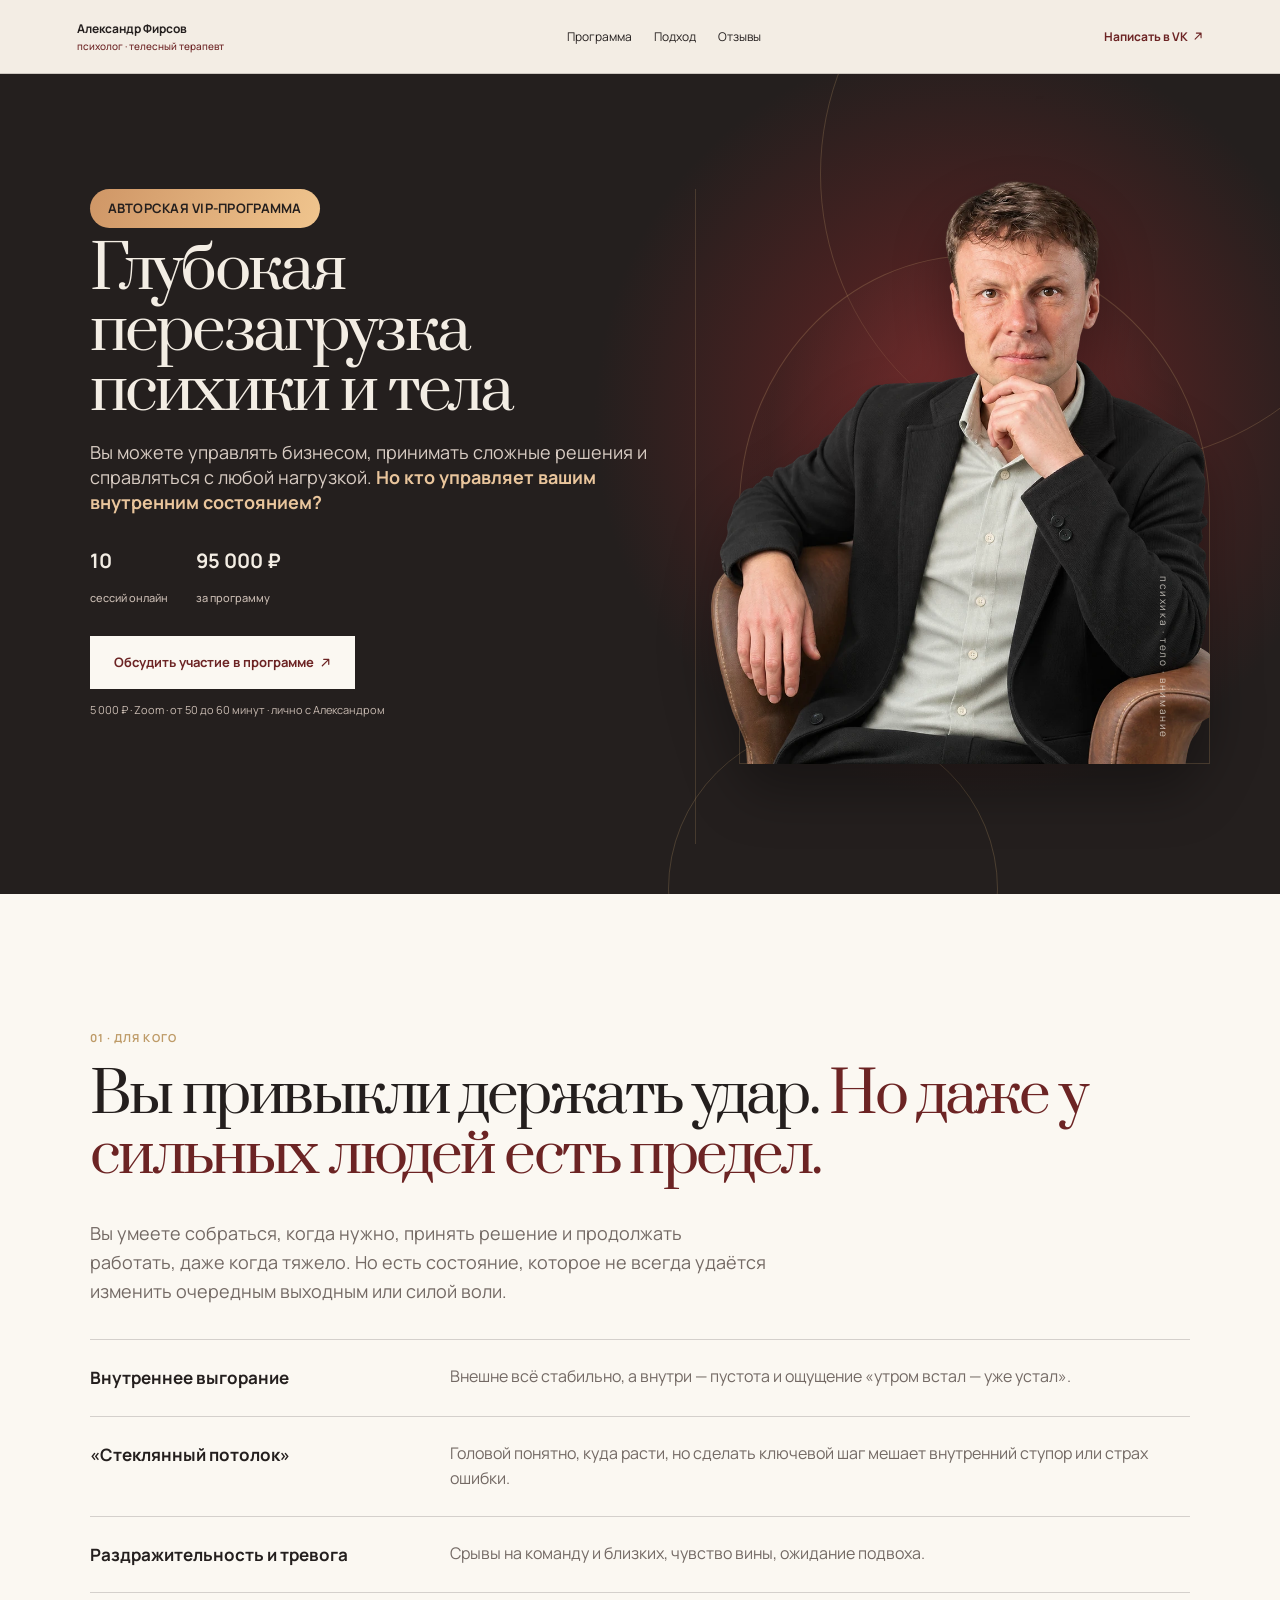
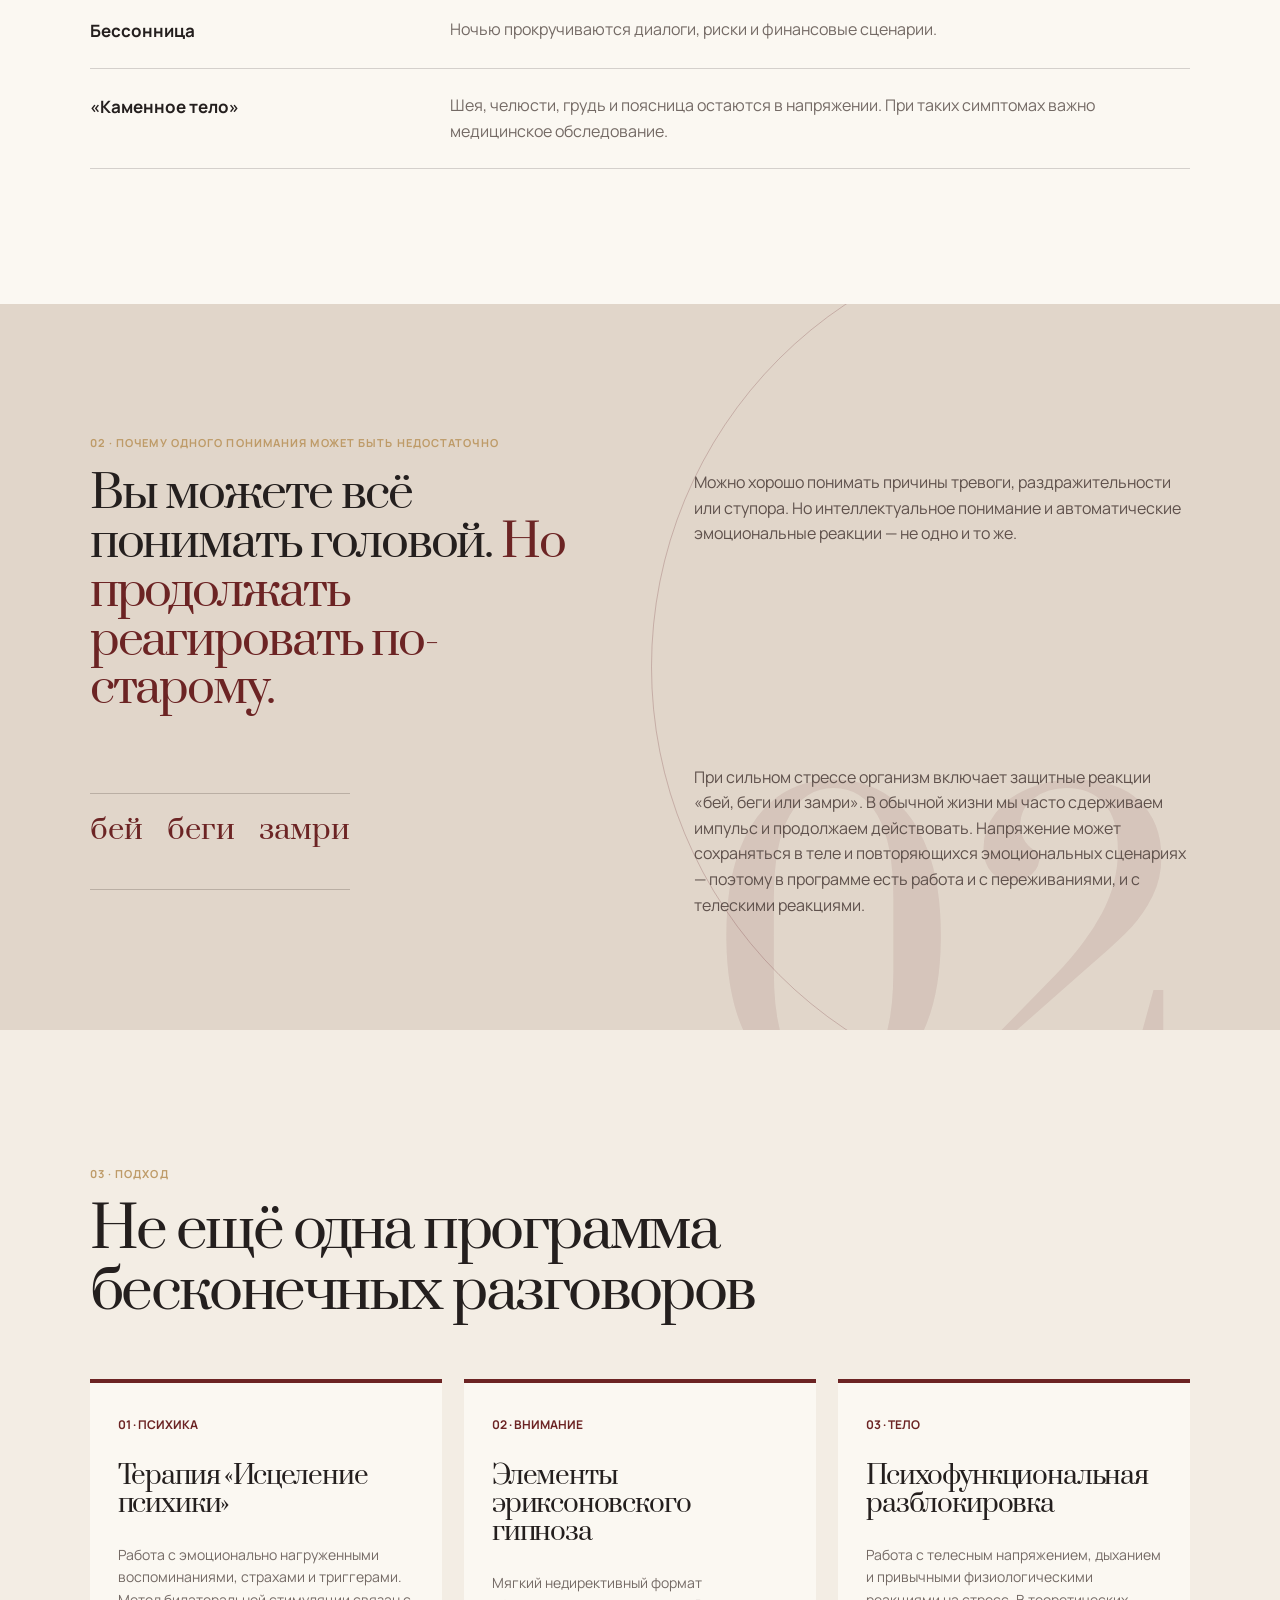
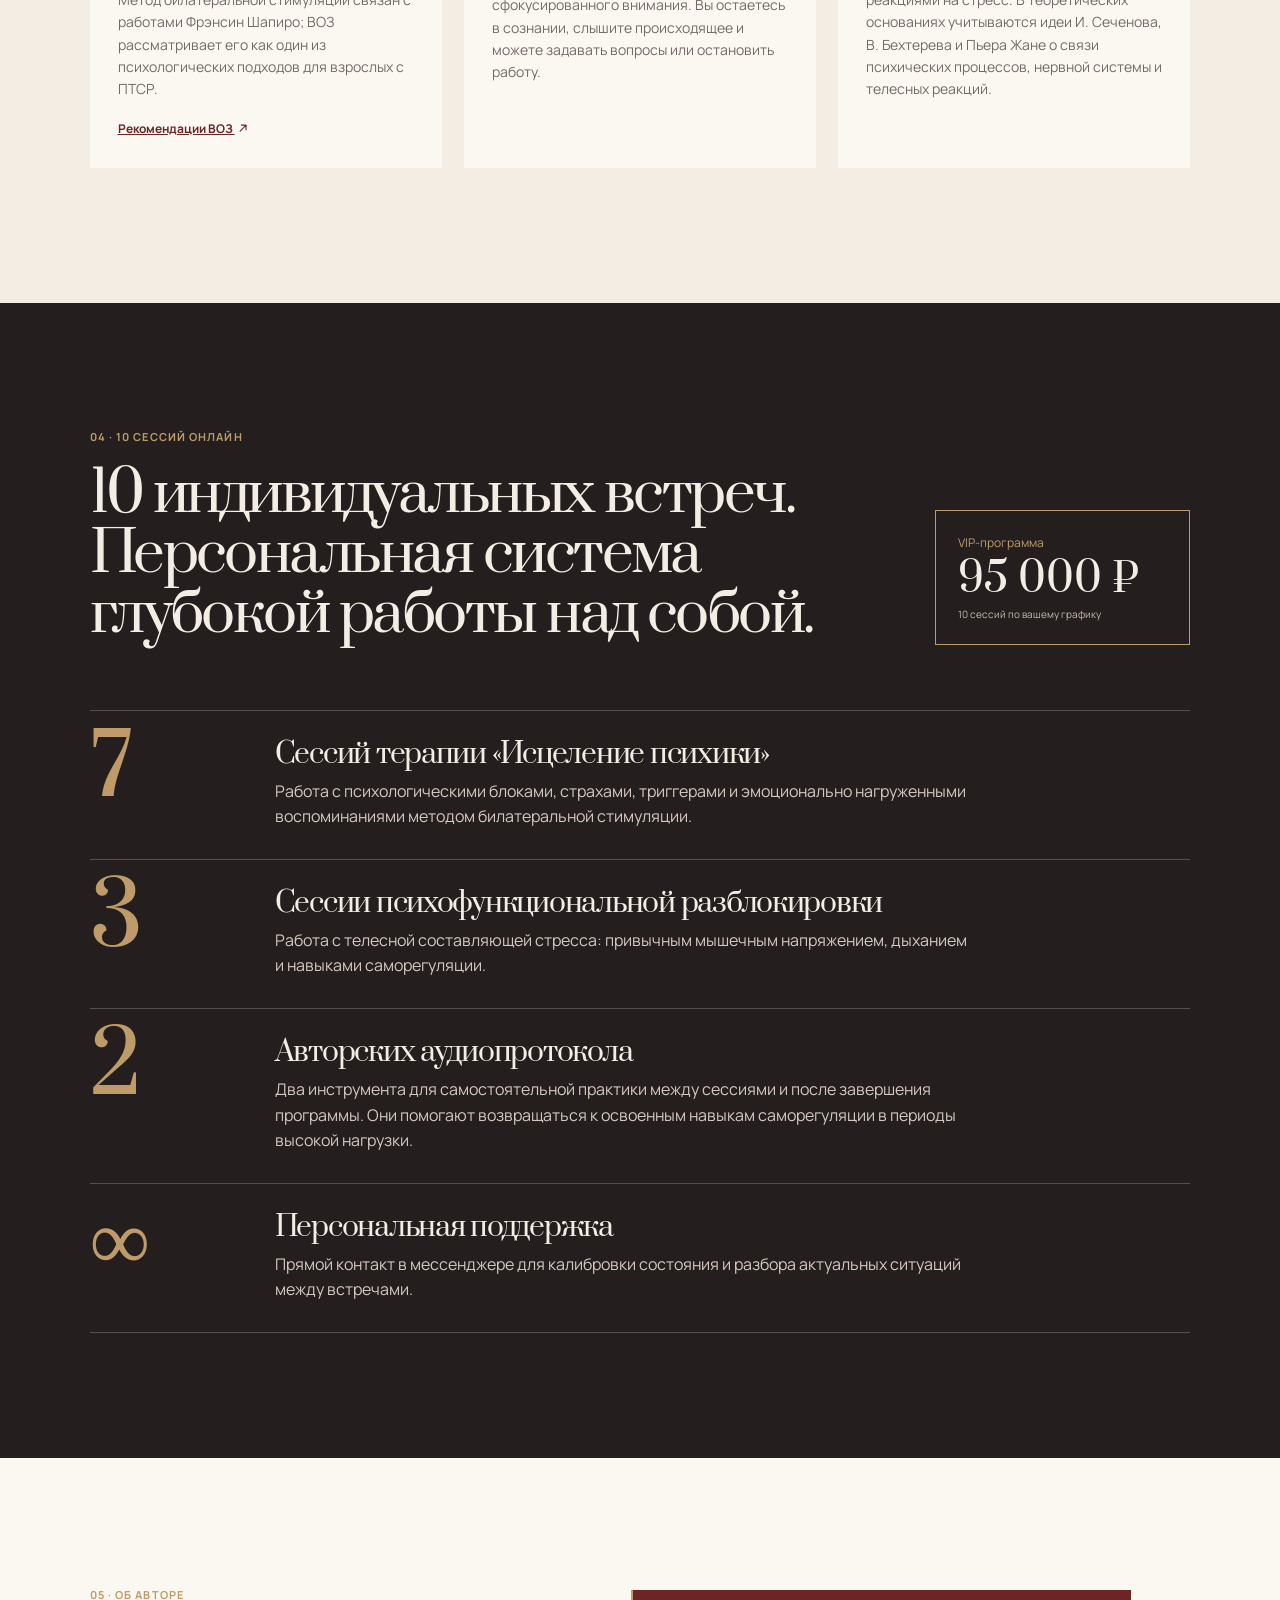
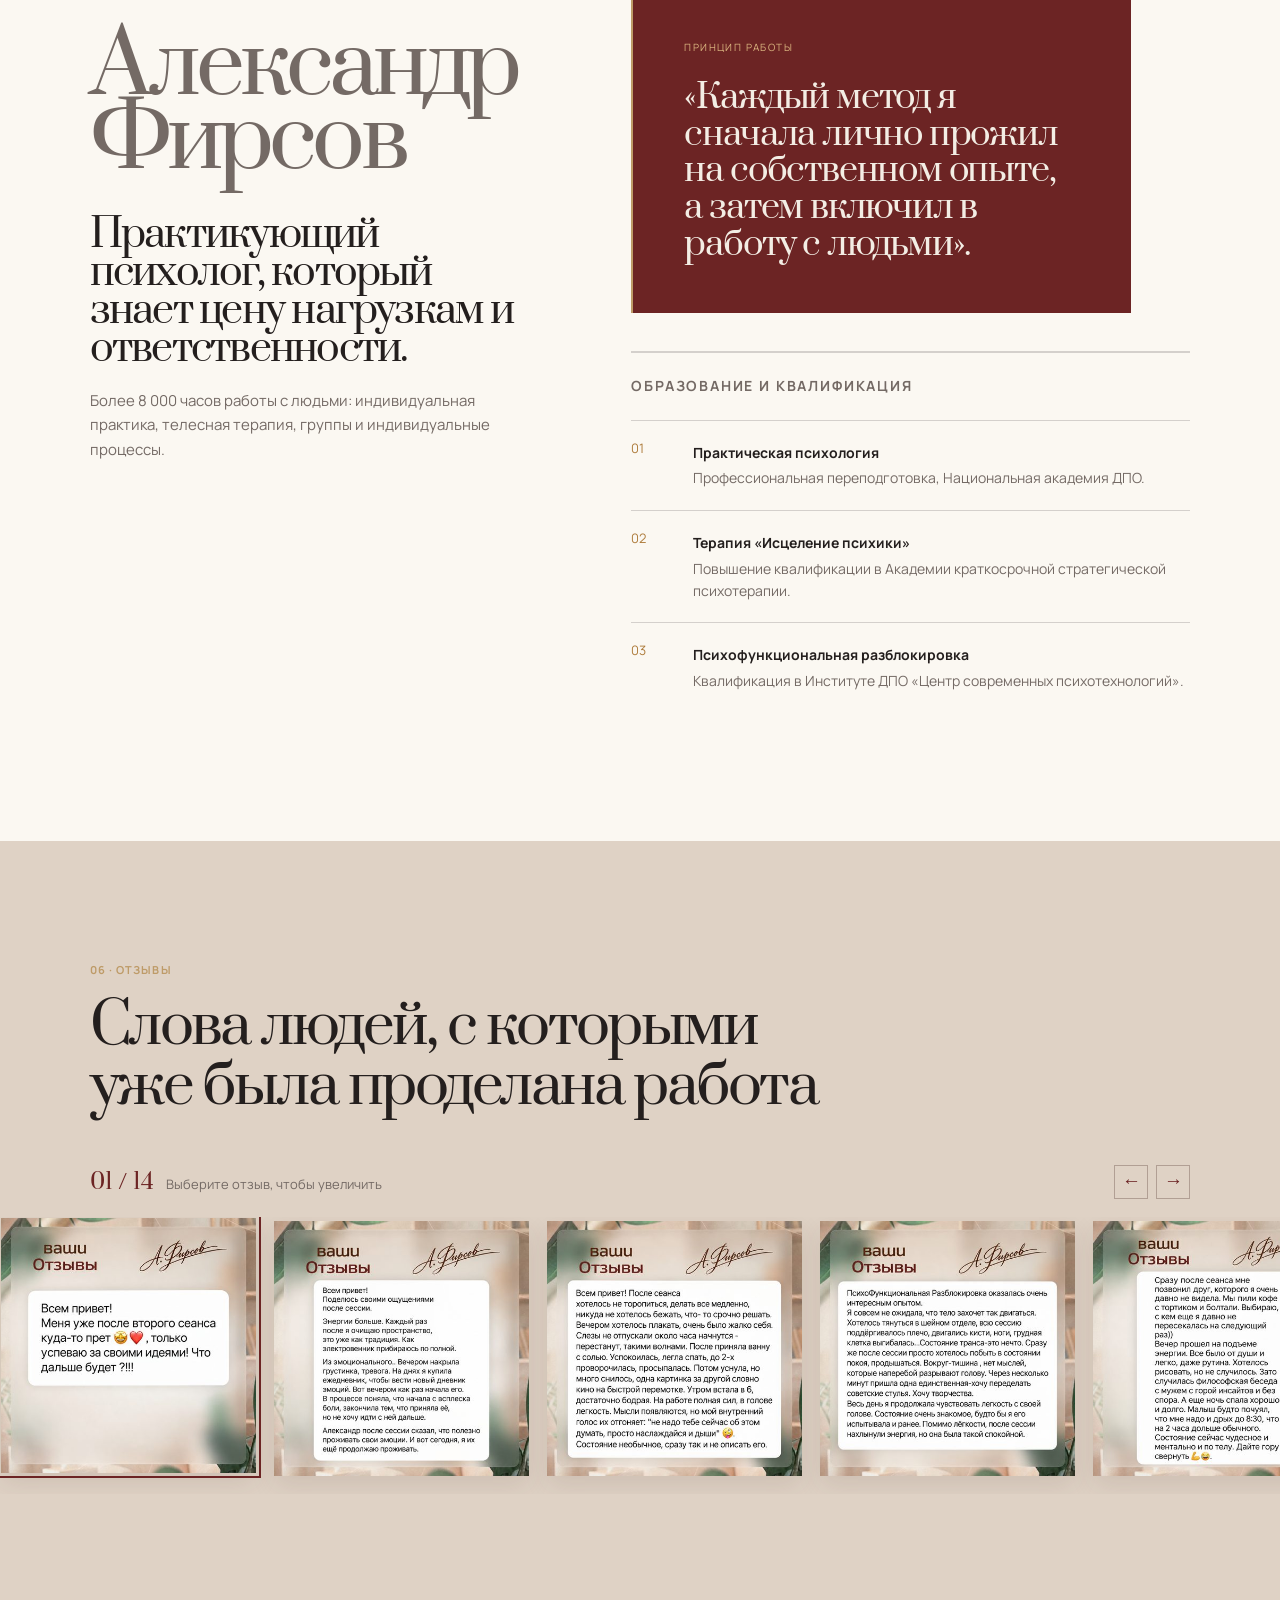
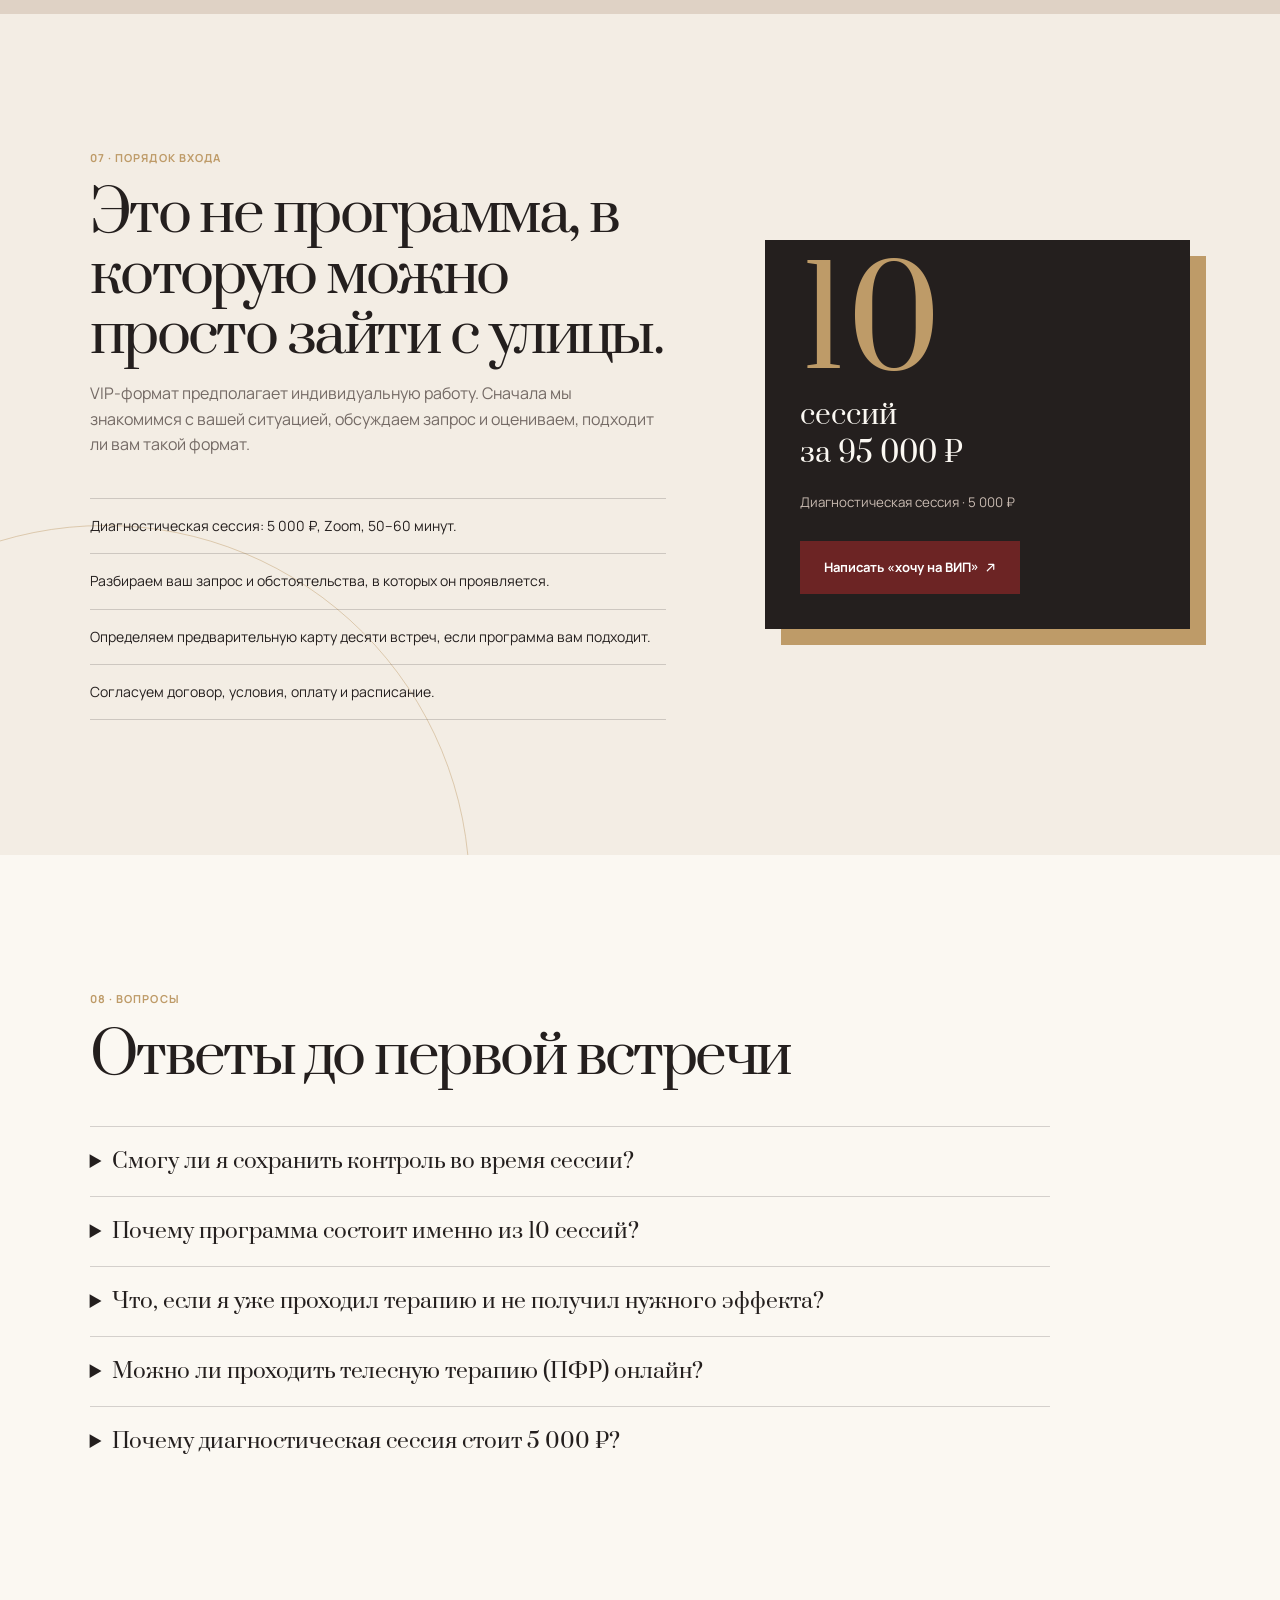
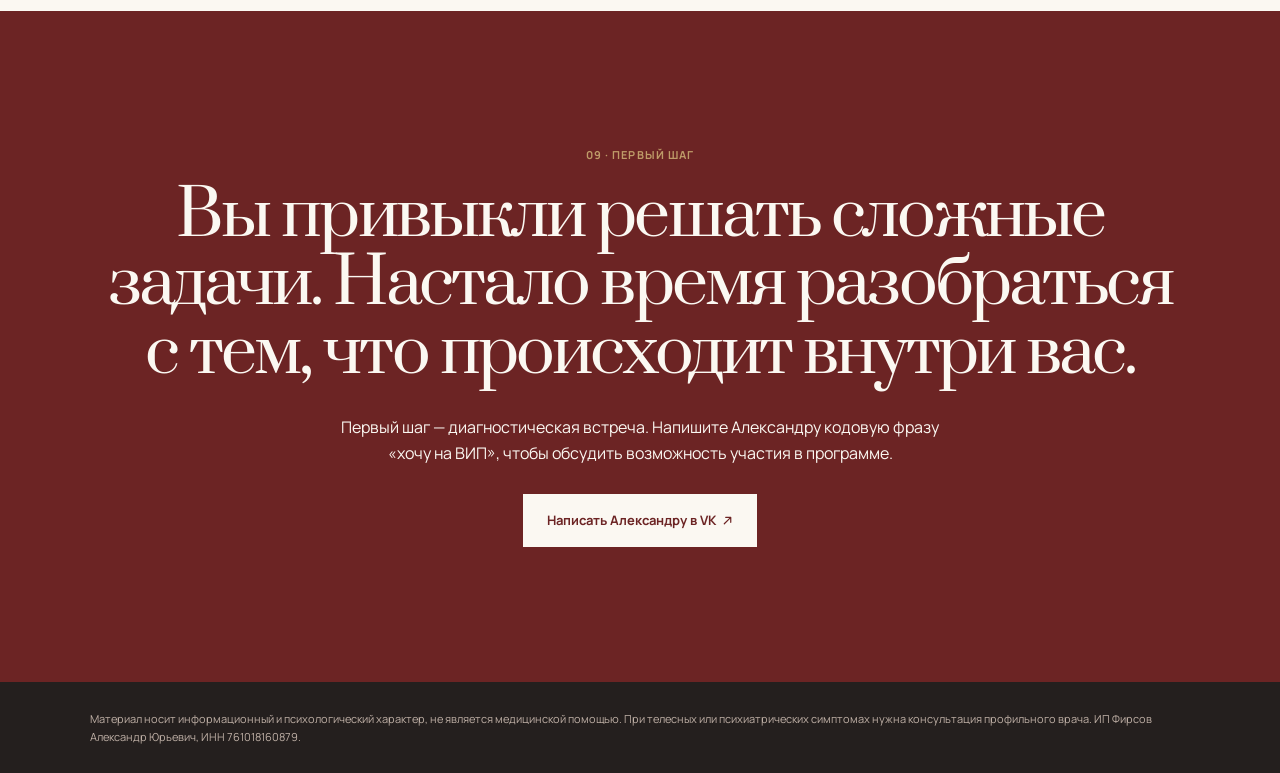
==== variant.html @ 250ec7fb "Add wide-screen capped variant" ====
<!doctype html>
<html lang="ru">
<head>
<meta charset="utf-8">
<meta name="viewport" content="width=device-width,initial-scale=1">
<meta name="robots" content="noindex,nofollow">
<title>Глубокая перезагрузка психики и тела — VIP-программа Александра Фирсова</title>
<link rel="preconnect" href="https://fonts.googleapis.com">
<link rel="preconnect" href="https://fonts.gstatic.com" crossorigin>
<link href="https://fonts.googleapis.com/css2?family=Manrope:wght@400;500;600;700&family=Prata&display=swap" rel="stylesheet">
<link rel="stylesheet" href="styles-v2.css">
<link rel="stylesheet" href="styles-v3.css">
<link rel="stylesheet" href="styles-v4.css">
<link rel="stylesheet" href="styles-v5.css">
<link rel="stylesheet" href="styles-v6.css">
</head>
<body>
<header>
<b>Александр Фирсов <small>психолог · телесный терапевт</small>
</b>
<nav>
<a href="#program">Программа</a>
<a href="#science">Подход</a>
<a href="#reviews">Отзывы</a>
</nav>
<a href="https://vk.me/aleksfirs" target="_blank" rel="noreferrer">Написать в VK <svg class="aar" viewBox="0 0 12 12" aria-hidden="true"><path d="M2.5 9.5 9.5 2.5M4 2.5h5.5V8" fill="none" stroke="currentColor" stroke-width="1.3" stroke-linecap="round" stroke-linejoin="round"/></svg></a>
</header>
<main>
<section class="hero">
<i class="orbit a">
</i>
<i class="orbit b">
</i>
<div>
<p class="tag hero-kicker">АВТОРСКАЯ VIP-ПРОГРАММА</p>
<h1>Глубокая<br>перезагрузка<br>психики и тела</h1>
<p>Вы можете управлять бизнесом, принимать сложные решения и справляться с любой нагрузкой. <strong>Но кто управляет вашим внутренним состоянием?</strong></p>
<div class="facts">
<b>10 <small>сессий онлайн</small>
</b>
<b>95 000 ₽ <small>за программу</small>
</b>
</div>
<a class="button" href="https://vk.me/aleksfirs" target="_blank" rel="noreferrer">Обсудить участие в программе <svg class="aar" viewBox="0 0 12 12" aria-hidden="true"><path d="M2.5 9.5 9.5 2.5M4 2.5h5.5V8" fill="none" stroke="currentColor" stroke-width="1.3" stroke-linecap="round" stroke-linejoin="round"/></svg></a>
<small>5 000 ₽ · Zoom · от 50 до 60 минут · лично с Александром</small>
</div>
<figure>
<img src="assets/alexander-firsov-chair.webp" alt="Александр Фирсов в кресле">
<em>психика · тело · внимание</em>
</figure>
</section>
<section class="intro">
<p class="tag">01 · для кого</p>
<h2>Вы привыкли держать удар. <em>Но даже у сильных людей есть предел.</em>
</h2>
<p>Вы умеете собраться, когда нужно, принять решение и продолжать работать, даже когда тяжело. Но есть состояние, которое не всегда удаётся изменить очередным выходным или силой воли.</p>
<div class="symptoms">
<article>
<b>Внутреннее выгорание</b>Внешне всё стабильно, а внутри — пустота и ощущение «утром встал — уже устал».</article>
<article>
<b>«Стеклянный потолок»</b>Головой понятно, куда расти, но сделать ключевой шаг мешает внутренний ступор или страх ошибки.</article>
<article>
<b>Раздражительность и тревога</b>Срывы на команду и близких, чувство вины, ожидание подвоха.</article>
<article>
<b>Бессонница</b>Ночью прокручиваются диалоги, риски и финансовые сценарии.</article>
<article>
<b>«Каменное тело»</b>Шея, челюсти, грудь и поясница остаются в напряжении. При таких симптомах важно медицинское обследование.</article>
</div>
</section>
<section class="logic">
<p class="tag">02 · почему одного понимания может быть недостаточно</p>
<div>
<h2>Вы можете всё понимать головой. <em>Но продолжать реагировать по-старому.</em>
</h2>
<p>Можно хорошо понимать причины тревоги, раздражительности или ступора. Но интеллектуальное понимание и автоматические эмоциональные реакции — не одно и то же.</p>
<div class="words">
<span>бей</span>
<span>беги</span>
<span>замри</span>
</div>
<p>При сильном стрессе организм включает защитные реакции «бей, беги или замри». В обычной жизни мы часто сдерживаем импульс и продолжаем действовать. Напряжение может сохраняться в теле и повторяющихся эмоциональных сценариях — поэтому в программе есть работа и с переживаниями, и с телескими реакциями.</p>
</div>
</section>
<section id="science" class="science">
<p class="tag">03 · подход</p>
<h2>Не ещё одна программа бесконечных разговоров</h2>
<div class="methods">
<article>
<b>01 · ПСИХИКА</b>
<h3>Терапия «Исцеление психики»</h3>
<p>Работа с эмоционально нагруженными воспоминаниями, страхами и триггерами. Метод билатеральной стимуляции связан с работами Фрэнсин Шапиро; ВОЗ рассматривает его как один из психологических подходов для взрослых с ПТСР.</p>
<a href="https://www.who.int/publications/i/item/9789241505406" target="_blank" rel="noreferrer">Рекомендации ВОЗ <svg class="aar" viewBox="0 0 12 12" aria-hidden="true"><path d="M2.5 9.5 9.5 2.5M4 2.5h5.5V8" fill="none" stroke="currentColor" stroke-width="1.3" stroke-linecap="round" stroke-linejoin="round"/></svg></a>
</article>
<article>
<b>02 · ВНИМАНИЕ</b>
<h3>Элементы эриксоновского гипноза</h3>
<p>Мягкий недирективный формат сфокусированного внимания. Вы остаетесь в сознании, слышите происходящее и можете задавать вопросы или остановить работу.</p>
</article>
<article>
<b>03 · ТЕЛО</b>
<h3>Психофункциональная разблокировка</h3>
<p>Работа с телесным напряжением, дыханием и привычными физиологическими реакциями на стресс. В теоретических основаниях учитываются идеи И. Сеченова, В. Бехтерева и Пьера Жане о связи психических процессов, нервной системы и телесных реакций.</p>
</article>
</div>
</section>
<section id="program" class="program">
<p class="tag">04 · 10 сессий онлайн</p>
<div class="program-head">
<h2>10 индивидуальных встреч. Персональная система глубокой работы над собой.</h2>
<aside>VIP-программа<strong>95 000 ₽</strong>
<small>10 сессий по вашему графику</small>
</aside>
</div>
<article>
<b>7</b>
<div>
<h3>Сессий терапии «Исцеление психики»</h3>
<p>Работа с психологическими блоками, страхами, триггерами и эмоционально нагруженными воспоминаниями методом билатеральной стимуляции.</p>
</div>
</article>
<article>
<b>3</b>
<div>
<h3>Сессии психофункцио&shy;нальной разблокировки</h3>
<p>Работа с телесной составляющей стресса: привычным мышечным напряжением, дыханием и навыками саморегуляции.</p>
</div>
</article>
<article>
<b>2</b>
<div>
<h3>Авторских аудиопротокола</h3>
<p>Два инструмента для самостоятельной практики между сессиями и после завершения программы. Они помогают возвращаться к освоенным навыкам саморегуляции в периоды высокой нагрузки.</p>
</div>
</article>
<article>
<b>∞</b>
<div>
<h3>Персональная поддержка</h3>
<p>Прямой контакт в мессенджере для калибровки состояния и разбора актуальных ситуаций между встречами.</p>
</div>
</article>
</section>
<section class="about">
<div class="about-intro">
<p class="tag">05 · об авторе</p>
<p class="about-name">Александр<br>Фирсов</p>
<h2>Практикующий психолог, который знает цену нагрузкам и ответственности.</h2>
<p class="about-description">Более 8 000 часов работы с людьми: индивидуальная практика, телесная терапия, группы и индивидуальные процессы.</p>
</div>
<div class="about-details">
<blockquote><span>Принцип работы</span>«Каждый метод я сначала лично прожил на собственном опыте, а затем включил в работу с людьми».</blockquote>
<div class="about-credentials" aria-label="Образование и квалификация">
<p class="about-credentials-label">Образование и квалификация</p>
<article><b>01</b><p><strong>Практическая психология</strong>Профессиональная переподготовка, Национальная академия ДПО.</p></article>
<article><b>02</b><p><strong>Терапия «Исцеление психики»</strong>Повышение квалификации в Академии краткосрочной стратегической психотерапии.</p></article>
<article><b>03</b><p><strong>Психофункциональная разблокировка</strong>Квалификация в Институте ДПО «Центр современных психотехнологий».</p></article>
</div>
</div>
</section>
<section id="reviews" class="reviews">
<p class="tag">06 · отзывы</p>
<h2>Слова людей, с которыми уже была проделана работа</h2>
<div class="review-gallery" data-review-gallery>
<div class="review-toolbar">
<p><b data-review-count>01 / 14</b> Выберите отзыв, чтобы увеличить</p>
<div><button class="review-nav" type="button" data-review-direction="prev" aria-label="Предыдущий отзыв">←</button><button class="review-nav" type="button" data-review-direction="next" aria-label="Следующий отзыв">→</button></div>
</div>
<div class="review-viewport">
<div class="review-thumbs" role="tablist" aria-label="Отзывы клиентов">
<button class="review-thumb is-active" type="button" role="tab" aria-selected="true" data-review-src="assets/reviews/f01.jpg" data-review-alt="Отзыв 1"><img loading="lazy" decoding="async" src="assets/reviews/t01.jpg" alt=""></button>
<button class="review-thumb" type="button" role="tab" aria-selected="false" data-review-src="assets/reviews/f02.jpg" data-review-alt="Отзыв 2"><img loading="lazy" decoding="async" src="assets/reviews/t02.jpg" alt=""></button>
<button class="review-thumb" type="button" role="tab" aria-selected="false" data-review-src="assets/reviews/f03.jpg" data-review-alt="Отзыв 3"><img loading="lazy" decoding="async" src="assets/reviews/t03.jpg" alt=""></button>
<button class="review-thumb" type="button" role="tab" aria-selected="false" data-review-src="assets/reviews/f04.jpg" data-review-alt="Отзыв 4"><img loading="lazy" decoding="async" src="assets/reviews/t04.jpg" alt=""></button>
<button class="review-thumb" type="button" role="tab" aria-selected="false" data-review-src="assets/reviews/f05.jpg" data-review-alt="Отзыв 5"><img loading="lazy" decoding="async" src="assets/reviews/t05.jpg" alt=""></button>
<button class="review-thumb" type="button" role="tab" aria-selected="false" data-review-src="assets/reviews/f06.jpg" data-review-alt="Отзыв 6"><img loading="lazy" decoding="async" src="assets/reviews/t06.jpg" alt=""></button>
<button class="review-thumb" type="button" role="tab" aria-selected="false" data-review-src="assets/reviews/f07.jpg" data-review-alt="Отзыв 7"><img loading="lazy" decoding="async" src="assets/reviews/t07.jpg" alt=""></button>
<button class="review-thumb" type="button" role="tab" aria-selected="false" data-review-src="assets/reviews/f08.jpg" data-review-alt="Отзыв 8"><img loading="lazy" decoding="async" src="assets/reviews/t08.jpg" alt=""></button>
<button class="review-thumb" type="button" role="tab" aria-selected="false" data-review-src="assets/reviews/f09.jpg" data-review-alt="Отзыв 9"><img loading="lazy" decoding="async" src="assets/reviews/t09.jpg" alt=""></button>
<button class="review-thumb" type="button" role="tab" aria-selected="false" data-review-src="assets/reviews/f10.jpg" data-review-alt="Отзыв 10"><img loading="lazy" decoding="async" src="assets/reviews/t10.jpg" alt=""></button>
<button class="review-thumb" type="button" role="tab" aria-selected="false" data-review-src="assets/reviews/f11.jpg" data-review-alt="Отзыв 11"><img loading="lazy" decoding="async" src="assets/reviews/t11.jpg" alt=""></button>
<button class="review-thumb" type="button" role="tab" aria-selected="false" data-review-src="assets/reviews/f12.jpg" data-review-alt="Отзыв 12"><img loading="lazy" decoding="async" src="assets/reviews/t12.jpg" alt=""></button>
<button class="review-thumb" type="button" role="tab" aria-selected="false" data-review-src="assets/reviews/f13.jpg" data-review-alt="Отзыв 13"><img loading="lazy" decoding="async" src="assets/reviews/t13.jpg" alt=""></button>
<button class="review-thumb" type="button" role="tab" aria-selected="false" data-review-src="assets/reviews/f14.jpg" data-review-alt="Отзыв 14"><img loading="lazy" decoding="async" src="assets/reviews/t14.jpg" alt=""></button>
</div>
</div>
</div>
<dialog class="review-dialog" data-review-dialog aria-label="Увеличенный отзыв">
<button class="review-dialog-close" type="button" data-review-close aria-label="Закрыть">×</button>
<button class="review-dialog-nav previous" type="button" data-review-direction="prev" aria-label="Предыдущий отзыв">←</button>
<img data-review-dialog-image loading="lazy" decoding="async" src="assets/reviews/t01.jpg" alt="Отзыв 1">
<button class="review-dialog-nav next" type="button" data-review-direction="next" aria-label="Следующий отзыв">→</button>
</dialog>
</div>
</section>
<section class="entry">
<i class="orbit">
</i>
<div>
<p class="tag">07 · порядок входа</p>
<h2>Это не программа, в которую можно просто зайти с улицы.</h2>
<p>VIP-формат предполагает индивидуальную работу. Сначала мы знакомимся с вашей ситуацией, обсуждаем запрос и оцениваем, подходит ли вам такой формат.</p>
<ol>
<li>Диагностическая сессия: 5 000 ₽, Zoom, 50–60 минут.</li>
<li>Разбираем ваш запрос и обстоятельства, в которых он проявляется.</li>
<li>Определяем предварительную карту десяти встреч, если программа вам подходит.</li>
<li>Согласуем договор, условия, оплату и расписание.</li>
</ol>
</div>
<aside>
<span>10</span>
<strong>сессий<br>за 95 000 ₽</strong>
<small>Диагностическая сессия · 5 000 ₽</small>
<a class="button dark" href="https://vk.me/aleksfirs" target="_blank" rel="noreferrer">Написать «хочу на ВИП» <svg class="aar" viewBox="0 0 12 12" aria-hidden="true"><path d="M2.5 9.5 9.5 2.5M4 2.5h5.5V8" fill="none" stroke="currentColor" stroke-width="1.3" stroke-linecap="round" stroke-linejoin="round"/></svg></a>
</aside>
</section>
<section class="faq">
<p class="tag">08 · вопросы</p>
<h2>Ответы до первой встречи</h2>
<details>
<summary>Смогу ли я сохранить контроль во время сессии?</summary>
<p>Да. Подход недирективный: вы остаётесь в сознании, слышите происходящее, можете задавать вопросы, сообщать о дискомфорте или остановить работу.</p>
</details>
<details>
<summary>Почему программа состоит именно из 10 сессий?</summary>
<p>Десять встреч — исходная структура авторской программы. В ней есть место для терапевтической и телесной линий работы, а также для интеграции изменений. На диагностике обсуждается, соответствует ли этот объём вашему запросу.</p>
</details>
<details>
<summary>Что, если я уже проходил терапию и не получил нужного эффекта?</summary>
<p>Это можно обсудить на диагностике. В программе соединяются работа с эмоционально нагруженным опытом и внимание к телесным реакциям — но формат всегда подбирается под ситуацию, а не противопоставляется другим видам помощи.</p>
</details>
<details>
<summary>Можно ли проходить телесную терапию (ПФР) онлайн?</summary>
<p>Онлайн-формат возможен, если есть тихое пространство, коврик и устойчиво установленная камера. На диагностике отдельно обсуждается, подходит ли этот формат вашей ситуации.</p>
</details>
<details>
<summary>Почему диагностическая сессия стоит 5 000 ₽?</summary>
<p>Это самостоятельная рабочая встреча на 50–60 минут в Zoom: подробно разбираем запрос, обсуждаем формат и составляем предварительную карту работы. Это не рекламная презентация.</p>
</details>
</section>
<section class="final">
<p class="tag">09 · первый шаг</p>
<h2>Вы привыкли решать сложные задачи. Настало время разобраться с тем, что происходит внутри вас.</h2>
<p>Первый шаг — диагностическая встреча. Напишите Александру кодовую фразу «хочу на ВИП», чтобы обсудить возможность участия в программе.</p>
<a class="button" href="https://vk.me/aleksfirs" target="_blank" rel="noreferrer">Написать Александру в VK <svg class="aar" viewBox="0 0 12 12" aria-hidden="true"><path d="M2.5 9.5 9.5 2.5M4 2.5h5.5V8" fill="none" stroke="currentColor" stroke-width="1.3" stroke-linecap="round" stroke-linejoin="round"/></svg></a>
</section>
</main>
<footer>Материал носит информационный и психологический характер, не является медицинской помощью. При телесных или психиатрических симптомах нужна консультация профильного врача. ИП Фирсов Александр Юрьевич, ИНН 761018160879.</footer>
<script src="reviews.js" defer></script>
</body>
</html>
---- styles-v2.css ----
:root{--wine:#6c2424;--cream:#f3ede4;--ivory:#fbf8f2;--ink:#241f1e;--gold:#be9b68;--muted:#746a65;--line:rgba(36,31,30,.18);--serif:Prata,Georgia,serif;--sans:Manrope,Arial,sans-serif}*{box-sizing:border-box}body{margin:0;background:var(--cream);color:var(--ink);font:16px/1.6 var(--sans)}a{color:inherit}header{height:74px;display:flex;align-items:center;justify-content:space-between;gap:20px;padding:0 6vw;background:var(--cream);border-bottom:1px solid var(--line);font-size:12px}header b small{display:block;color:var(--wine);font-weight:500}nav{display:flex;gap:22px}nav a,header>a{text-decoration:none}header>a{color:var(--wine);font-weight:700}.hero{position:relative;isolation:isolate;overflow:hidden;display:grid;grid-template-columns:1.1fr .9fr;min-height:820px;padding:115px 7vw 45px;background:var(--ink);color:var(--cream)}.hero:before{content:"";position:absolute;inset:0;z-index:-1;background:radial-gradient(circle at 76% 42%,var(--wine),transparent 35%)}.tag{margin:0 0 18px;color:var(--gold);font-size:11px;font-weight:700;letter-spacing:.1em;text-transform:uppercase}h1,h2,h3{font-family:var(--serif);font-weight:400;line-height:1.07;letter-spacing:-.045em}h1{max-width:750px;margin:0 0 20px;font-size:clamp(50px,5.7vw,92px)}h2{margin:0;font-size:clamp(39px,4.4vw,70px)}h2 em{color:var(--wine);font-style:normal}.hero p:not(.tag){max-width:570px;font-size:18px;color:#d9cdc4}.facts{display:flex;gap:28px;margin:30px 0}.facts b{font-size:20px}.facts small{display:block;color:#c8bab1;font-size:11px;font-weight:500}.button{display:inline-block;padding:16px 24px;background:var(--ivory);color:var(--wine);font-size:13px;font-weight:700;text-decoration:none;transition:transform .25s}.button:hover{transform:translateY(-3px)}.hero>div small{display:block;margin-top:12px;color:#c8bab1;font-size:11px}.hero figure{position:relative;margin:0;height:655px}.hero figure img{position:absolute;right:0;bottom:-48px;height:110%;max-width:100%;object-fit:contain;filter:drop-shadow(0 28px 25px rgba(0,0,0,.38))}.hero figure span{position:absolute;z-index:-1;right:0;bottom:-90px;color:rgba(243,237,228,.07);font:55vw/.7 var(--serif)}.hero figure em{position:absolute;right:0;top:46%;writing-mode:vertical-rl;color:var(--gold);font-size:10px;font-style:normal;letter-spacing:.16em}.orbit{position:absolute;border:1px solid rgba(190,155,104,.45);border-radius:50%;pointer-events:none}.hero .a{width:580px;height:580px;right:-120px;top:-190px;animation:orbit 18s linear infinite}.hero .b{width:330px;height:330px;right:22%;bottom:-160px;animation:orbit 12s linear reverse infinite}@keyframes orbit{to{transform:rotate(360deg)}}.intro,.science,.about,.entry,.faq,.final{padding:135px 7vw}.intro{background:var(--ivory)}.intro>p:not(.tag){max-width:680px;margin:34px 0;color:var(--muted);font-size:18px}.symptoms{border-top:1px solid var(--line)}.symptoms article{display:grid;grid-template-columns:330px 1fr;gap:30px;padding:24px 0;border-bottom:1px solid var(--line);color:var(--muted);transition:transform .25s}.symptoms article:hover{transform:translateX(12px)}.symptoms b{color:var(--ink);font-size:17px}.logic{padding:130px 7vw;background:var(--wine);color:var(--ivory)}.logic>div{display:grid;grid-template-columns:1fr 1fr;gap:9%;max-width:1300px;margin:auto}.logic h2 em{color:var(--gold)}.logic p:not(.tag){color:#eddbd0}.words{display:flex;gap:18px;margin:42px 0;padding:16px 0;border-block:1px solid rgba(255,255,255,.3);color:var(--gold);font:29px var(--serif)}.science{display:grid;grid-template-columns:1fr}.science h2{max-width:850px}.methods{display:grid;grid-template-columns:repeat(3,1fr);gap:22px;margin-top:58px}.methods article{min-height:315px;padding:28px;background:var(--ivory);border-top:4px solid var(--wine)}.methods b{color:var(--wine);font-size:12px}.methods h3{font-size:26px}.methods p{color:var(--muted);font-size:14px}.methods a{color:var(--wine);font-size:12px;font-weight:700}.program{padding:125px 7vw;background:var(--ink);color:var(--cream)}.program-head{display:flex;justify-content:space-between;gap:30px;align-items:end}.price-card{} .program aside{min-width:255px;padding:22px;border:1px solid var(--gold);font-size:12px;color:var(--gold)}.program aside strong,.program aside small{display:block}.program aside strong{font:40px var(--serif);color:var(--cream)}.program aside small{color:#c8bab1}.program article{display:grid;grid-template-columns:155px 1fr;gap:30px;max-width:1250px;padding:29px 0;border-bottom:1px solid rgba(255,255,255,.22)}.program article:first-of-type{margin-top:65px;border-top:1px solid rgba(255,255,255,.22)}.program article>b{color:var(--gold);font:85px/.7 var(--serif)}.program h3{margin:0 0 9px;font-size:28px}.program article p{max-width:700px;margin:0;color:#d5c8c0}.about{display:grid;grid-template-columns:1fr 1fr;gap:10%;background:var(--ivory)}.about>div:first-child>p:not(.tag){max-width:540px;color:var(--muted)}blockquote{max-width:500px;margin:42px 0 0;padding-left:20px;border-left:2px solid var(--gold);font:21px/1.45 var(--serif)}.about>div:last-child{align-self:end}.about>div:last-child p{display:grid;grid-template-columns:115px 1fr;gap:18px;padding:22px 0;margin:0;border-top:1px solid var(--line);font-size:14px}.about b{color:var(--wine);font-size:11px}.reviews{padding:120px 0;overflow:hidden;background:#dfd2c5}.reviews>.tag,.reviews>h2{margin-left:7vw}.reviews h2{max-width:750px}.rail{display:flex;gap:20px;width:max-content;margin-top:48px;animation:rail 80s linear infinite}.rail:hover{animation-play-state:paused}.rail img{width:270px;height:270px;object-fit:cover;border:1px solid var(--line);box-shadow:8px 8px 0 rgba(108,36,36,.22)}@keyframes rail{to{transform:translateX(-25%)}}.entry{position:relative;isolation:isolate;overflow:hidden;display:grid;grid-template-columns:1.15fr .85fr;gap:9%}.entry>div{z-index:1}.entry>div>p:not(.tag){max-width:640px;color:var(--muted)}.entry ol{margin:40px 0 0;padding:0;list-style:none;border-top:1px solid var(--line)}.entry li{padding:16px 0;border-bottom:1px solid var(--line);font-size:14px}.entry aside{z-index:1;align-self:center;padding:35px;background:var(--ink);color:var(--ivory);box-shadow:16px 16px var(--gold)}.entry aside span,.entry aside strong,.entry aside small{display:block}.entry aside span{color:var(--gold);font:135px/.75 var(--serif)}.entry aside strong{margin:20px 0;font:28px var(--serif)}.entry aside small{margin-bottom:28px;color:#c8bab1}.dark{background:var(--wine);color:#fff}.entry .orbit{width:730px;height:730px;left:-260px;bottom:-400px;animation:orbit 20s linear infinite}.faq{background:var(--ivory)}.faq h2{margin-bottom:40px}.faq details{max-width:960px;padding:20px 0;border-top:1px solid var(--line)}summary{cursor:pointer;font:21px var(--serif)}details p{color:var(--muted)}.final{background:var(--wine);color:var(--ivory);text-align:center}.final h2{font-size:clamp(42px,5vw,77px)}.final>p:not(.tag){max-width:600px;margin:28px auto}footer{padding:28px 7vw;background:var(--ink);color:#bfb0a6;font-size:11px}@media(max-width:800px){header{height:auto;padding:15px 20px}nav{display:none}.hero{grid-template-columns:1fr;min-height:0;padding:65px 20px 0}.hero figure{height:500px}.hero figure img{right:50%;transform:translateX(50%)}h1{font-size:52px}.intro,.science,.about,.entry,.faq,.final,.logic,.program{padding:80px 20px}.symptoms article,.logic>div,.about,.entry{grid-template-columns:1fr;gap:8px}.methods{grid-template-columns:1fr}.program-head{display:block}.program aside{margin-top:34px}.program article{grid-template-columns:65px 1fr;gap:14px}.program article>b{font-size:55px}.reviews{padding:75px 0}.reviews>.tag,.reviews>h2{margin-left:20px}.rail img{width:225px;height:225px}.entry aside{margin-top:35px;box-shadow:10px 10px var(--gold)}}@media(prefers-reduced-motion:reduce){*{animation-duration:.01ms!important;transition:none!important}}
---- styles-v3.css ----
/* Revision 3: real seated portrait + editorial "logic" section. */
.hero figure {
  align-self:stretch;
  min-height:655px;
  overflow:visible;
  isolation:isolate;
  z-index:2;
  border-left:0;
  background:transparent;
}

.hero figure::before {
  content:"";
  position:absolute;
  inset:10% -4% 80px 9%;
  z-index:0;
  pointer-events:none;
  border:0;
  border-radius:52% 52% 0 0;
  background:radial-gradient(ellipse at 50% 38%,rgba(129,52,53,.7),rgba(42,31,29,.18) 62%,transparent 73%);
}

.hero figure::after {
  content:"";
  position:absolute;
  z-index:1;
  inset:10% -4% 80px 9%;
  pointer-events:none;
  border:1px solid rgba(190,155,104,.28);
  border-radius:52% 52% 0 0;
}

.hero figure img {
  position:absolute;
  inset:auto -4% 80px auto;
  z-index:2;
  width:auto;
  height:102%;
  max-width:110%;
  object-fit:contain;
  object-position:right bottom;
  transform:none;
  filter:drop-shadow(0 28px 26px rgba(0,0,0,.32));
}

.hero .hero-kicker {
  display:table;
  margin-bottom:12px;
  padding:9px 18px;
  border-radius:999px;
  background:linear-gradient(110deg,#cf9666,#f0c58e);
  color:var(--ink);
  font-size:13px;
  font-weight:700;
  letter-spacing:.02em;
}

.hero h1 {
  max-width:700px;
  margin:0;
  font-family:var(--serif);
  font-size:clamp(46px,4.7vw,72px);
  font-weight:400;
  line-height:1.01;
  letter-spacing:-.045em;
}

.hero h1 + p {
  max-width:660px;
  margin-top:18px;
  font-size:18px;
  line-height:1.38;
}

.hero h1 + p strong { color:#e9c59c; }

.hero figure em {
  z-index:5;
  right:18px;
  top:auto;
  bottom:105px;
  color:rgba(249,244,236,.72);
}

.hero .orbit { z-index:3; opacity:.56; }

.logic {
  position:relative;
  overflow:hidden;
  background:#e1d6ca;
  color:var(--ink);
}

.logic::before {
  content:"";
  position:absolute;
  width:min(68vw,930px);
  aspect-ratio:1;
  border:1px solid rgba(101,29,36,.22);
  border-radius:50%;
  right:-19vw;
  top:50%;
  transform:translateY(-50%);
}

.logic::after {
  content:"02";
  position:absolute;
  right:7vw;
  bottom:-.18em;
  color:rgba(101,29,36,.09);
  font:clamp(180px,29vw,460px)/.7 var(--serif);
  pointer-events:none;
}

.logic > .tag,
.logic > div { position:relative; z-index:1; }

.logic > div {
  grid-template-columns:.72fr 1.28fr;
  gap:12%;
}

.logic h2 { max-width:650px; }
.logic h2 em { color:var(--wine); }
.logic p:not(.tag) { color:#5f514c; max-width:600px; }

.words {
  width:max-content;
  gap:24px;
  margin:44px 0;
  padding:16px 0;
  border-color:rgba(56,43,40,.23);
  color:var(--wine);
}

@media(max-width:800px) {
  .hero figure {
    min-height:440px;
    height:440px;
    margin-inline:-20px;
    border-left:0;
    overflow:hidden;
  }

  .hero figure img {
    inset:auto -4% 0 auto;
    width:auto;
    height:111%;
    max-width:none;
    transform:none;
    object-position:right bottom;
  }

  .hero .hero-kicker { margin-bottom:10px; padding:8px 14px; font-size:11px; }
  .hero h1 { font-size:49px; letter-spacing:-.045em; }
  .hero h1 + p { margin-top:16px; font-size:16px; }

  .hero figure em { bottom:17px; right:20px; }
  .hero figure::before { bottom:0; }
  .hero figure::after { display:none; }
  .logic::before { width:115vw; right:-48vw; top:60%; }
  .logic::after { right:-.06em; }
  .logic > div { grid-template-columns:1fr; gap:10px; }
  .words { width:auto; justify-content:space-between; gap:0; }
}
---- styles-v4.css ----
.hero .orbit { z-index:1; }
.hero > div { position:relative; z-index:2; }
.reviews { padding:120px 7vw; overflow:hidden; }
.reviews > .tag,.reviews > h2 { margin-left:0; }
.review-gallery { margin-top:52px; }
.review-stage { display:grid; grid-template-columns:56px minmax(0,480px) 56px; align-items:center; justify-content:center; gap:22px; }
.review-focus { position:relative; padding:0; border:0; background:transparent; cursor:zoom-in; }
.review-focus img { display:block; width:100%; aspect-ratio:1; object-fit:cover; border:1px solid rgba(93,65,56,.22); box-shadow:14px 14px 0 rgba(108,36,36,.2); }
.review-focus span { position:absolute; right:14px; bottom:14px; padding:9px 12px; background:rgba(34,27,25,.9); color:var(--cream); font-size:11px; opacity:0; transform:translateY(4px); transition:opacity .2s,transform .2s; }
.review-focus:hover span,.review-focus:focus-visible span { opacity:1; transform:translateY(0); }
.review-nav,.review-dialog-nav,.review-dialog-close { display:grid; place-items:center; border:1px solid rgba(93,65,56,.35); background:transparent; color:var(--wine); cursor:pointer; transition:background .2s,color .2s,transform .2s; }
.review-nav { width:52px; height:52px; border-radius:50%; font:26px/1 var(--serif); }
.review-nav:hover,.review-nav:focus-visible,.review-dialog-nav:hover,.review-dialog-close:hover { background:var(--wine); color:var(--ivory); transform:translateY(-2px); }
.review-pagination { display:flex; align-items:baseline; justify-content:center; gap:18px; margin:26px 0 22px; color:var(--muted); }
.review-pagination b { color:var(--wine); font:22px var(--serif); }
.review-pagination p { margin:0; font-size:13px; }
.review-thumbs { display:grid; grid-template-columns:repeat(7,minmax(0,1fr)); gap:10px; max-width:980px; margin:auto; }
.review-thumb { padding:0; border:1px solid transparent; background:transparent; cursor:pointer; opacity:.55; transition:opacity .2s,transform .2s,border-color .2s; }
.review-thumb img { display:block; width:100%; aspect-ratio:1; object-fit:cover; }
.review-thumb:hover,.review-thumb:focus-visible,.review-thumb.is-active { opacity:1; transform:translateY(-3px); border-color:var(--wine); }
.review-dialog { width:min(88vw,760px); max-height:90vh; padding:32px 74px; overflow:visible; border:1px solid rgba(241,234,225,.45); background:var(--ink); box-shadow:0 32px 100px rgba(0,0,0,.55); }
.review-dialog::backdrop { background:rgba(25,19,18,.82); backdrop-filter:blur(5px); }
.review-dialog img { display:block; width:auto; max-width:100%; max-height:76vh; margin:auto; object-fit:contain; }
.review-dialog-close { position:absolute; top:12px; right:12px; width:36px; height:36px; color:var(--cream); border-color:rgba(241,234,225,.45); font:28px/1 var(--sans); }
.review-dialog-nav { position:absolute; top:50%; width:46px; height:46px; margin-top:-23px; color:var(--cream); border-color:rgba(241,234,225,.45); font:26px/1 var(--serif); }
.review-dialog-nav.previous { left:14px; }
.review-dialog-nav.next { right:14px; }
@media(max-width:800px) {
  .reviews { padding:80px 20px; }
  .review-stage { grid-template-columns:42px minmax(0,1fr) 42px; gap:10px; }
  .review-nav { width:38px; height:38px; font-size:21px; }
  .review-pagination { margin:20px 0 16px; gap:10px; }
  .review-pagination p { font-size:11px; }
  .review-thumbs { grid-template-columns:repeat(4,minmax(0,1fr)); gap:8px; }
  .review-dialog { width:94vw; padding:24px 48px; }
  .review-dialog img { max-height:72vh; }
  .review-dialog-nav { width:36px; height:36px; margin-top:-18px; }
  .review-dialog-nav.previous { left:6px; }
  .review-dialog-nav.next { right:6px; }
}

/* Horizontal manual strip — intentionally static until a visitor clicks. */
.review-gallery { margin-top:48px; }
.review-toolbar { display:flex; align-items:center; justify-content:space-between; gap:24px; max-width:1120px; margin:0 auto 18px; }
.review-toolbar p { margin:0; color:var(--muted); font-size:13px; }
.review-toolbar p b { margin-right:9px; color:var(--wine); font:22px var(--serif); }
.review-toolbar > div { display:flex; gap:8px; }
.review-toolbar .review-nav { width:34px; height:34px; border-radius:0; font-size:19px; }
.review-viewport { margin:0 -7vw; overflow:hidden; }
.review-thumbs { display:flex; gap:18px; max-width:none; margin:0; padding:4px 7vw 18px; overflow-x:auto; scroll-snap-type:x mandatory; scrollbar-width:none; }
.review-thumbs::-webkit-scrollbar { display:none; }
.review-thumb { flex:0 0 min(20vw,255px); padding:0; border:0; border-radius:16px; opacity:1; overflow:hidden; scroll-snap-align:start; box-shadow:0 10px 24px rgba(70,42,35,.11); }
.review-thumb img { border-radius:15px; }
.review-thumb:hover,.review-thumb:focus-visible,.review-thumb.is-active { border:0; outline:2px solid var(--wine); outline-offset:3px; opacity:1; transform:translateY(-3px); }

@media(max-width:800px) {
  .review-toolbar { align-items:flex-end; margin-bottom:14px; }
  .review-toolbar p { max-width:190px; font-size:11px; }
  .review-toolbar p b { display:block; margin:0 0 2px; font-size:19px; }
  .review-viewport { margin:0 -20px; }
  .review-thumbs { gap:12px; padding:4px 20px 16px; }
  .review-thumb { flex-basis:68vw; border-radius:14px; }
  .review-thumb img { border-radius:13px; }
}
---- styles-v5.css ----
/* Pass 05: author dossier and square, manual review strip. */
.about {
  display:grid;
  grid-template-columns:minmax(0,.88fr) minmax(0,1.12fr);
  gap:clamp(48px,8vw,148px);
  align-items:start;
  padding:clamp(96px,10vw,152px) 7vw;
}
.about-intro { max-width:540px; }
.about .tag { margin:0 0 28px; }
.about-name {
  margin:0;
  color:var(--wine);
  font:clamp(52px,6.8vw,104px)/.84 var(--serif);
  letter-spacing:-.055em;
}
.about h2 {
  max-width:510px;
  margin:38px 0 20px;
  font-size:clamp(31px,3.05vw,50px);
  line-height:.98;
  letter-spacing:-.045em;
}
.about-description {
  max-width:48ch;
  margin:0;
  color:var(--muted);
  font-size:15px;
  line-height:1.65;
}
.about-details { display:grid; gap:38px; padding-top:4px; }
.about blockquote {
  display:grid;
  gap:26px;
  margin:0;
  padding:clamp(32px,4vw,56px);
  color:var(--cream);
  background:var(--wine);
  font:clamp(27px,2.65vw,44px)/1.08 var(--serif);
  letter-spacing:-.035em;
}
.about blockquote span {
  color:#dcb781;
  font:10px/1.2 var(--sans);
  letter-spacing:.14em;
  text-transform:uppercase;
}
.about-credentials { border-top:1px solid var(--line); }
.about-credentials-label {
  margin:0;
  padding:17px 0 19px;
  color:var(--muted);
  font-size:10px;
  font-weight:700;
  letter-spacing:.13em;
  text-transform:uppercase;
}
.about-credentials article {
  display:grid;
  grid-template-columns:44px minmax(0,1fr);
  gap:18px;
  padding:21px 0;
  border-top:1px solid var(--line);
}
.about-credentials article > b {
  color:#ae7c3c;
  font:13px/1 var(--sans);
}
.about-credentials article p { margin:0; color:var(--muted); font-size:14px; line-height:1.55; }
.about-credentials article strong { display:block; margin-bottom:4px; color:var(--ink); font-size:14px; }

/* styles-v2 still carries `.about > div:last-child p{display:grid;grid-template-columns:115px 1fr}`.
   It leaks into these rows: the label and every article <p> become a two-column grid, so long titles
   overflow into the description and the label breaks into three lines. Scope it back to block. */
.about p.about-credentials-label {
  display:block;
  padding:17px 0 19px;
  border-top:0;
  font-size:10px;
  letter-spacing:.13em;
  white-space:nowrap;
}
.about .about-credentials article p {
  display:block;
  margin:0;
  padding:0;
  border-top:0;
  font-size:14px;
  overflow-wrap:break-word;
}
.about .about-credentials article strong {
  display:block;
  margin-bottom:4px;
  overflow-wrap:break-word;
}

/* Arrow glyph ↗ turns into a colour emoji on iOS. Draw it instead. */
.aar {
  display:inline-block;
  width:.85em;
  height:.85em;
  margin-left:.28em;
  vertical-align:-.06em;
  flex:none;
}

/* The arch is drawn on the figure; on very wide screens the figure column grew
   while the portrait height stayed fixed, so the gold arch stretched sideways.
   Cap the figure at the width where the arch keeps its approved proportions. */
@media (min-width:801px) {
  /* The hairline between the copy and the portrait: v3 removed it with the arch,
     the client wants both. */
  .hero figure {
    width:100%;
    border-left:1px solid rgba(190,155,104,.22);
  }
  /* Narrower than the column: the photo bleeds past the arch, as in the reference. */
  .hero figure::before,
  .hero figure::after {
    left:auto;
    right:-4%;
    width:min(95%, 520px);
  }
}

/* «Вы можете всё понимать головой…» broke into 7 one-word lines in a .72fr column. */
@media (min-width:801px) {
  .logic > div { grid-template-columns:1.02fr .98fr; gap:8%; max-width:none; margin:0; }
  .logic h2 {
    max-width:560px;
    font-size:clamp(34px,3.6vw,56px);
    line-height:1.06;
  }
  .logic > div > p:first-of-type { margin-top:0; }
}

/* Square originals are deliberate: they read as unedited screenshots, not cards. */
.review-thumb,
.review-thumb img { border-radius:0; }
.review-toolbar { max-width:none; margin:0 0 18px; }

@media (max-width:800px) {
  .about { grid-template-columns:1fr; gap:46px; padding:80px 20px; }
  .about .tag { margin-bottom:24px; }
  .about-name { font-size:clamp(50px,17vw,76px); }
  .about h2 { margin-top:31px; font-size:clamp(32px,10vw,44px); }
  .about-details { gap:28px; padding-top:0; }
  .about blockquote { padding:30px 25px; font-size:30px; }
  .about-credentials article { grid-template-columns:35px minmax(0,1fr); gap:12px; }

  /* Длинное «психофункциональной» вылезало за колонку и давало горизонтальный скролл. */
  .program article { grid-template-columns:65px minmax(0,1fr); }
  .program h3 { min-width:0; overflow-wrap:break-word; }

  .review-thumb,
  .review-thumb img { border-radius:0; }
}
---- styles-v6.css ----
/* Variant 6 — only linked from index-v6.html. The live page (index-v2.html)
   does not load this file. Contents: content cap on wide screens and a
   slightly wider lead. */

/* --- Lead measure ------------------------------------------------------ */
.hero p:not(.tag) { max-width: 620px; }

/* --- Content cap: below 1601 nothing changes --------------------------- */
@media (min-width: 1601px) {
  :root {
    --pad: max(7vw, calc((100vw - 1440px) / 2));
  }

  header,
  .hero,
  .intro,
  .logic,
  .science,
  .program,
  .about,
  .entry,
  .faq,
  .final,
  footer {
    padding-left: var(--pad);
    padding-right: var(--pad);
  }

  .reviews > .tag,
  .reviews > h2 {
    margin-left: var(--pad);
  }
}
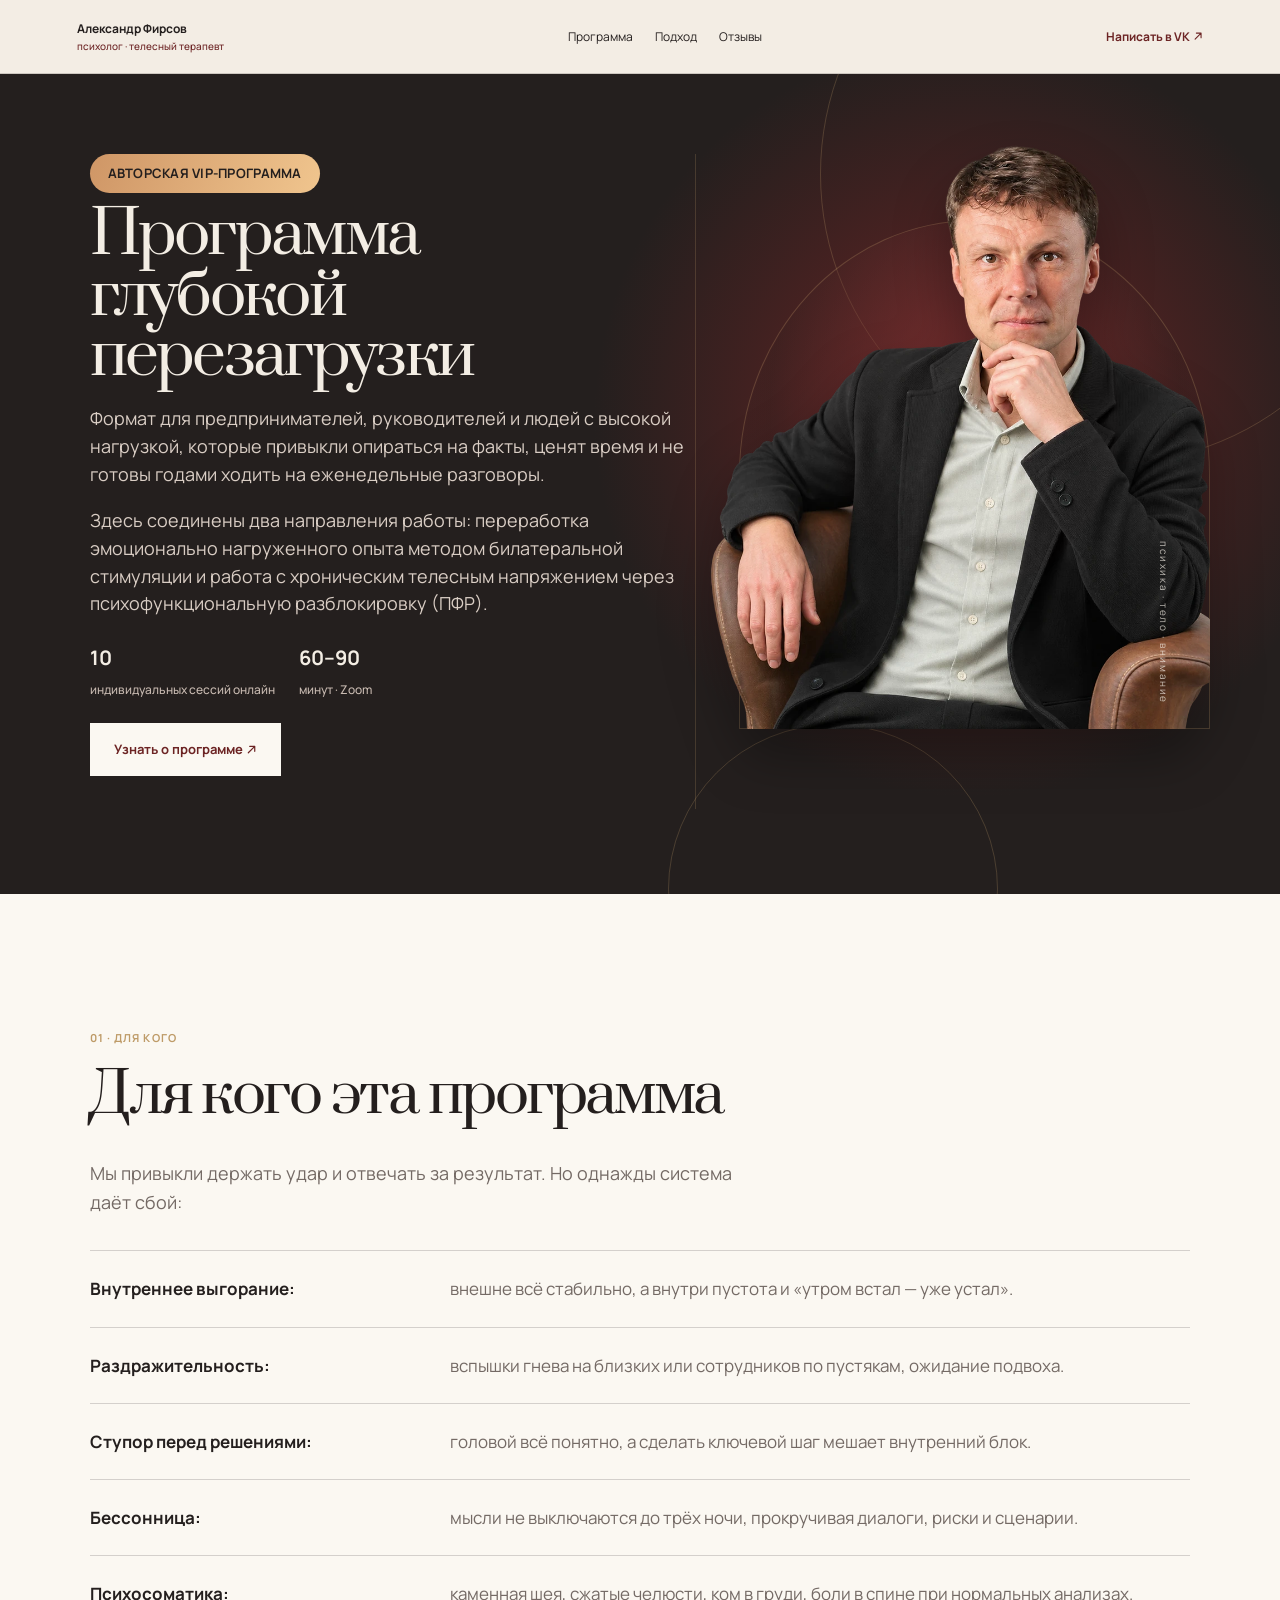
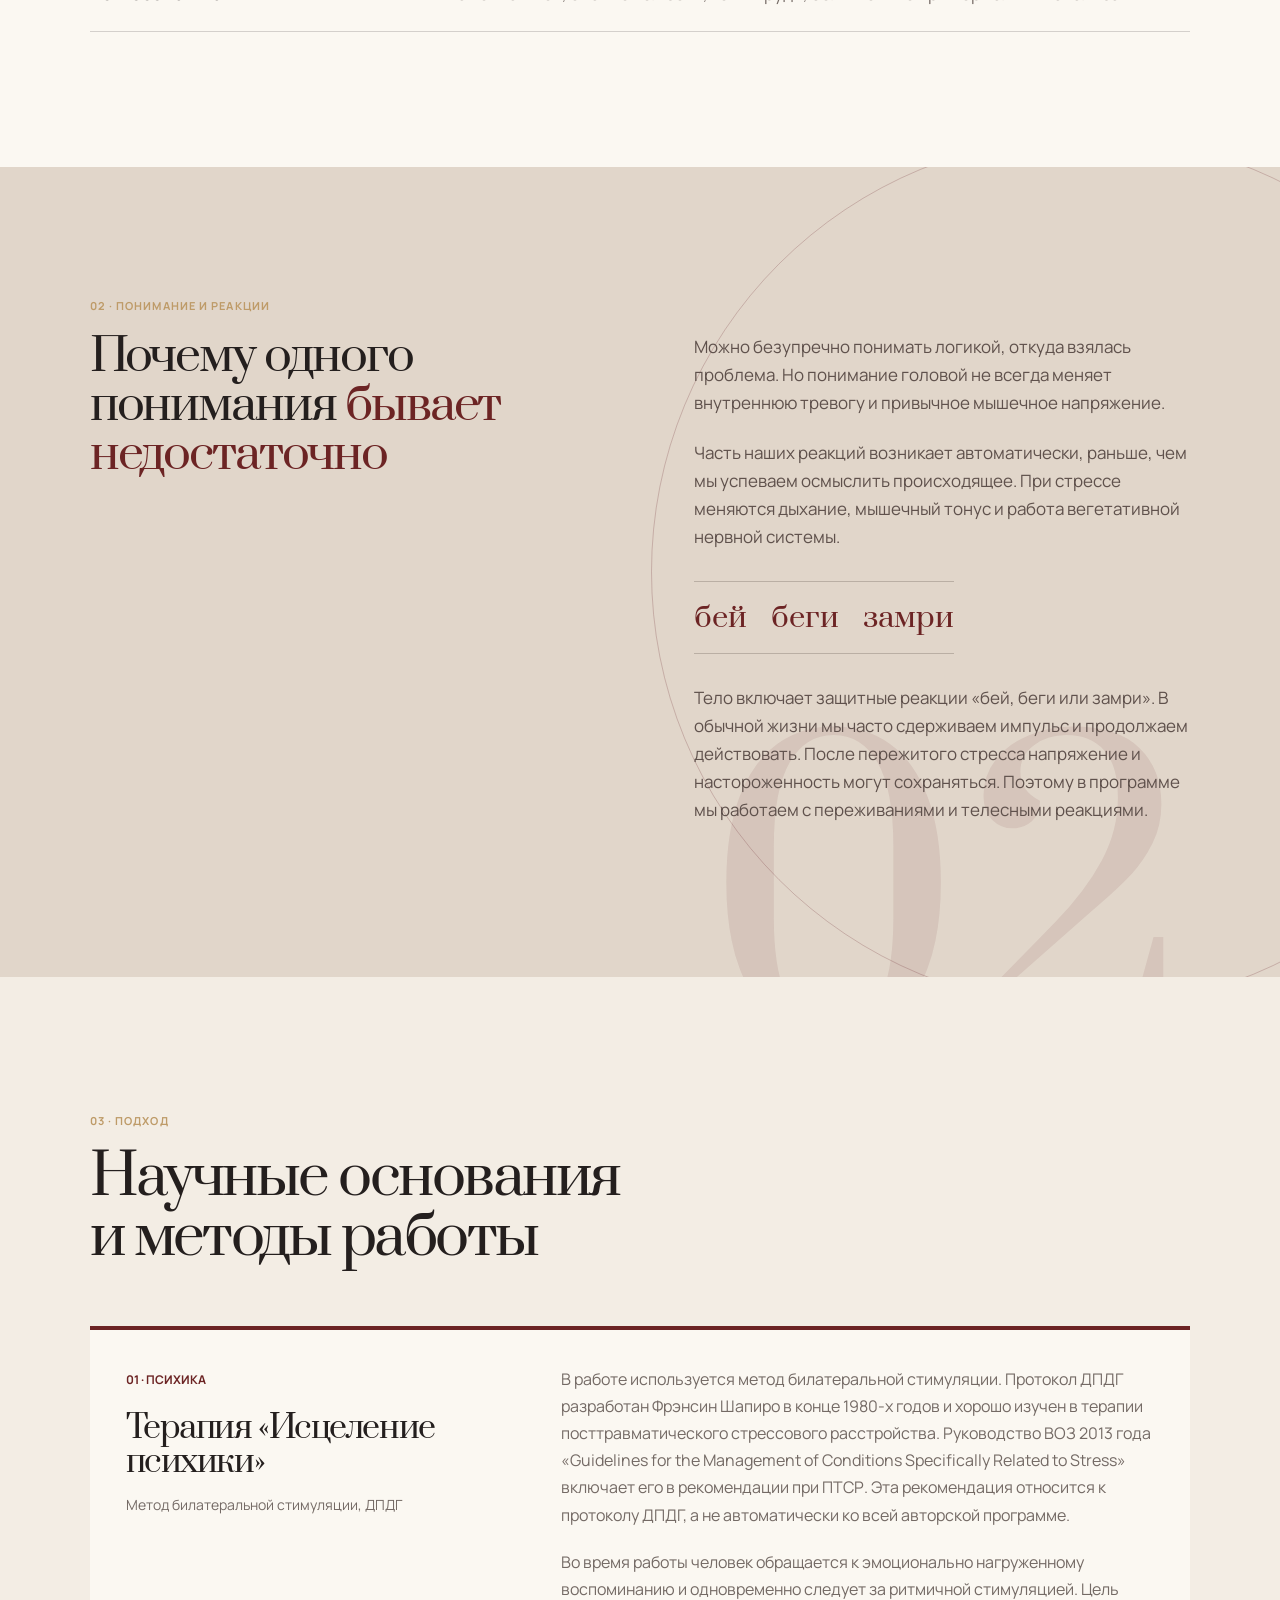
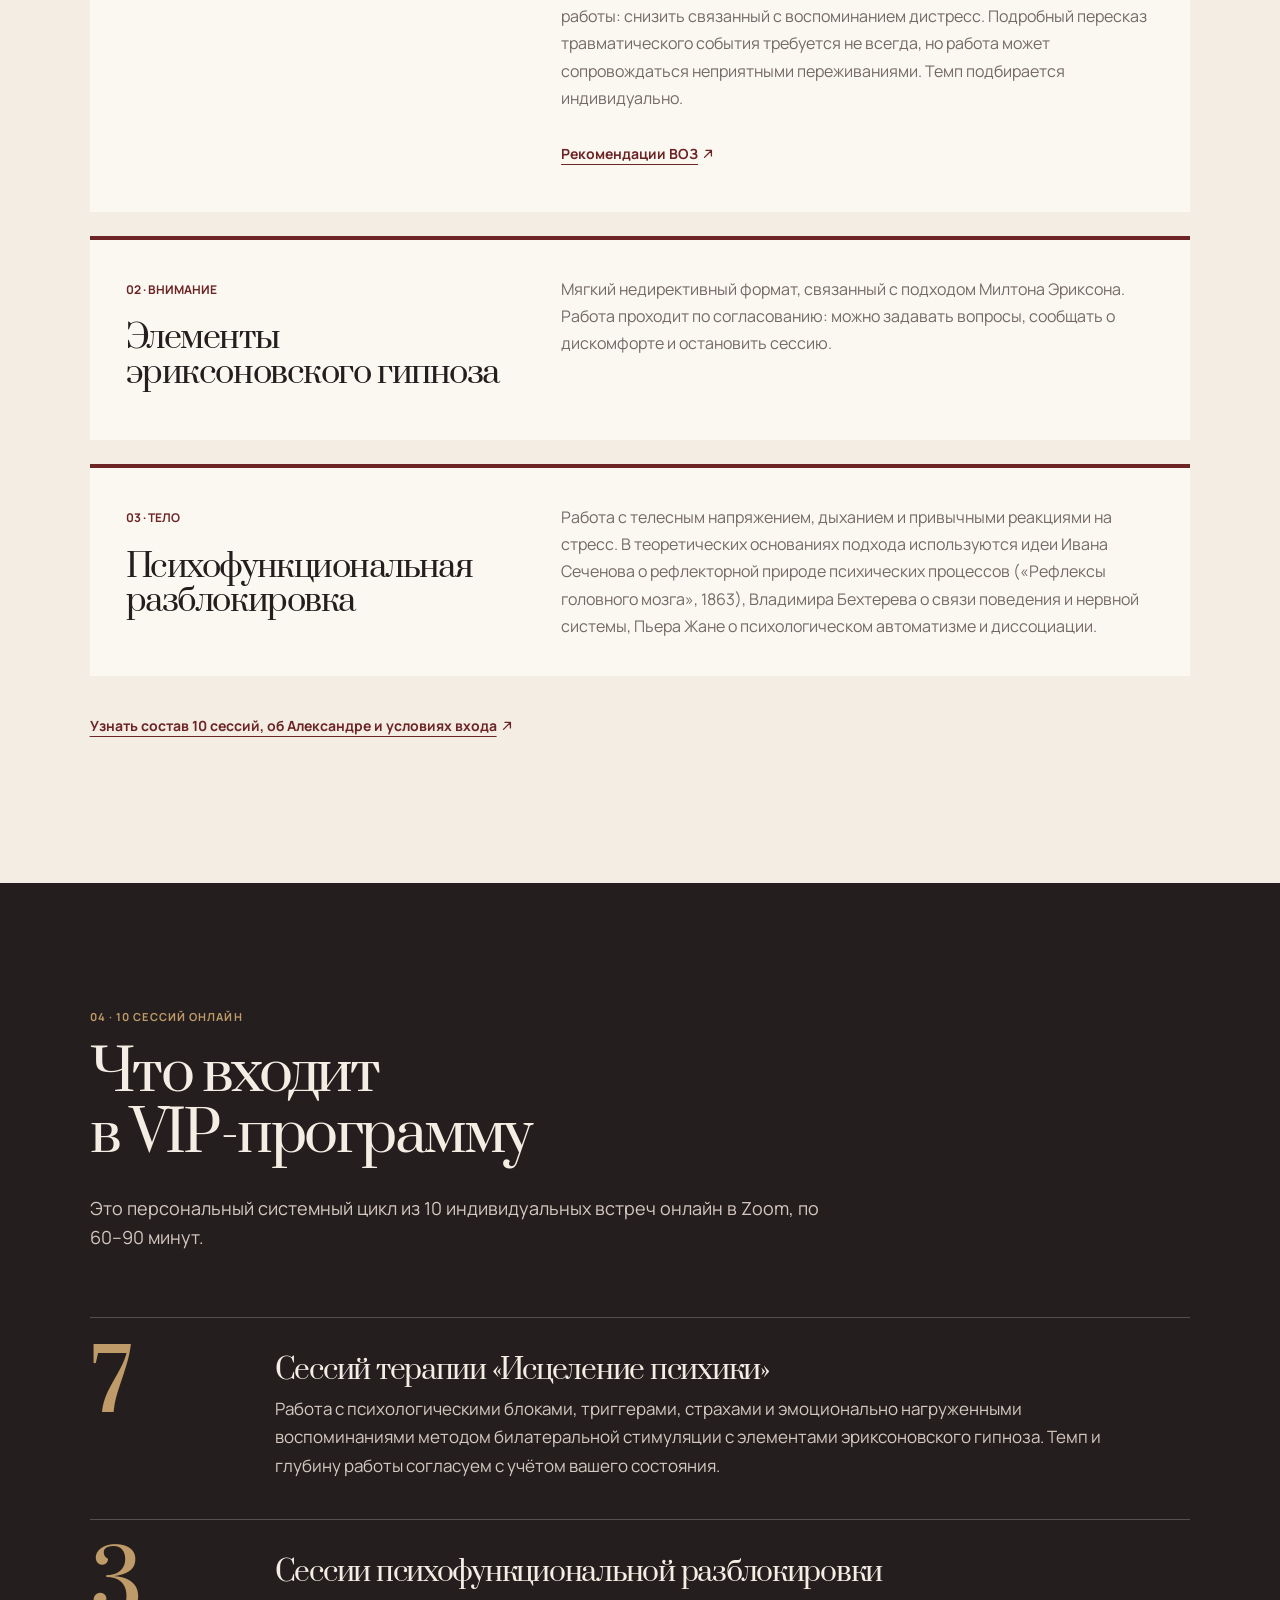
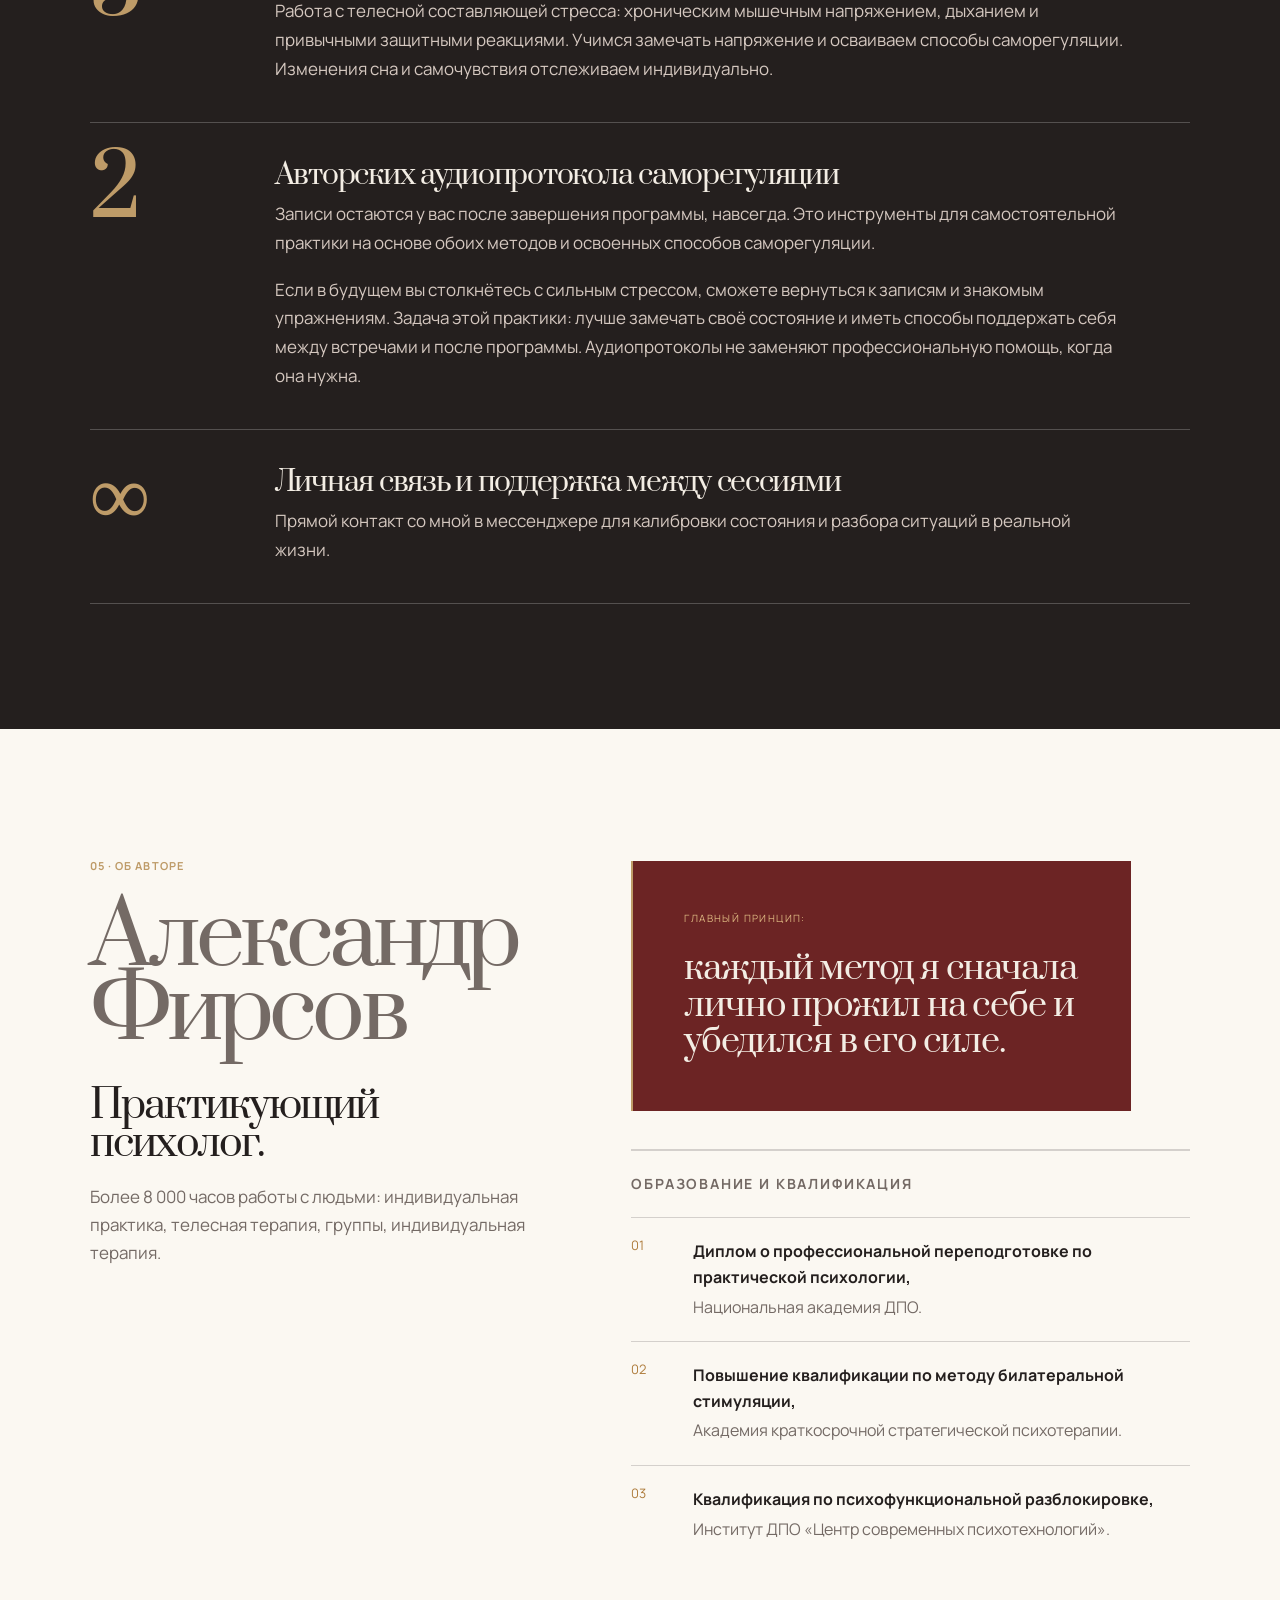
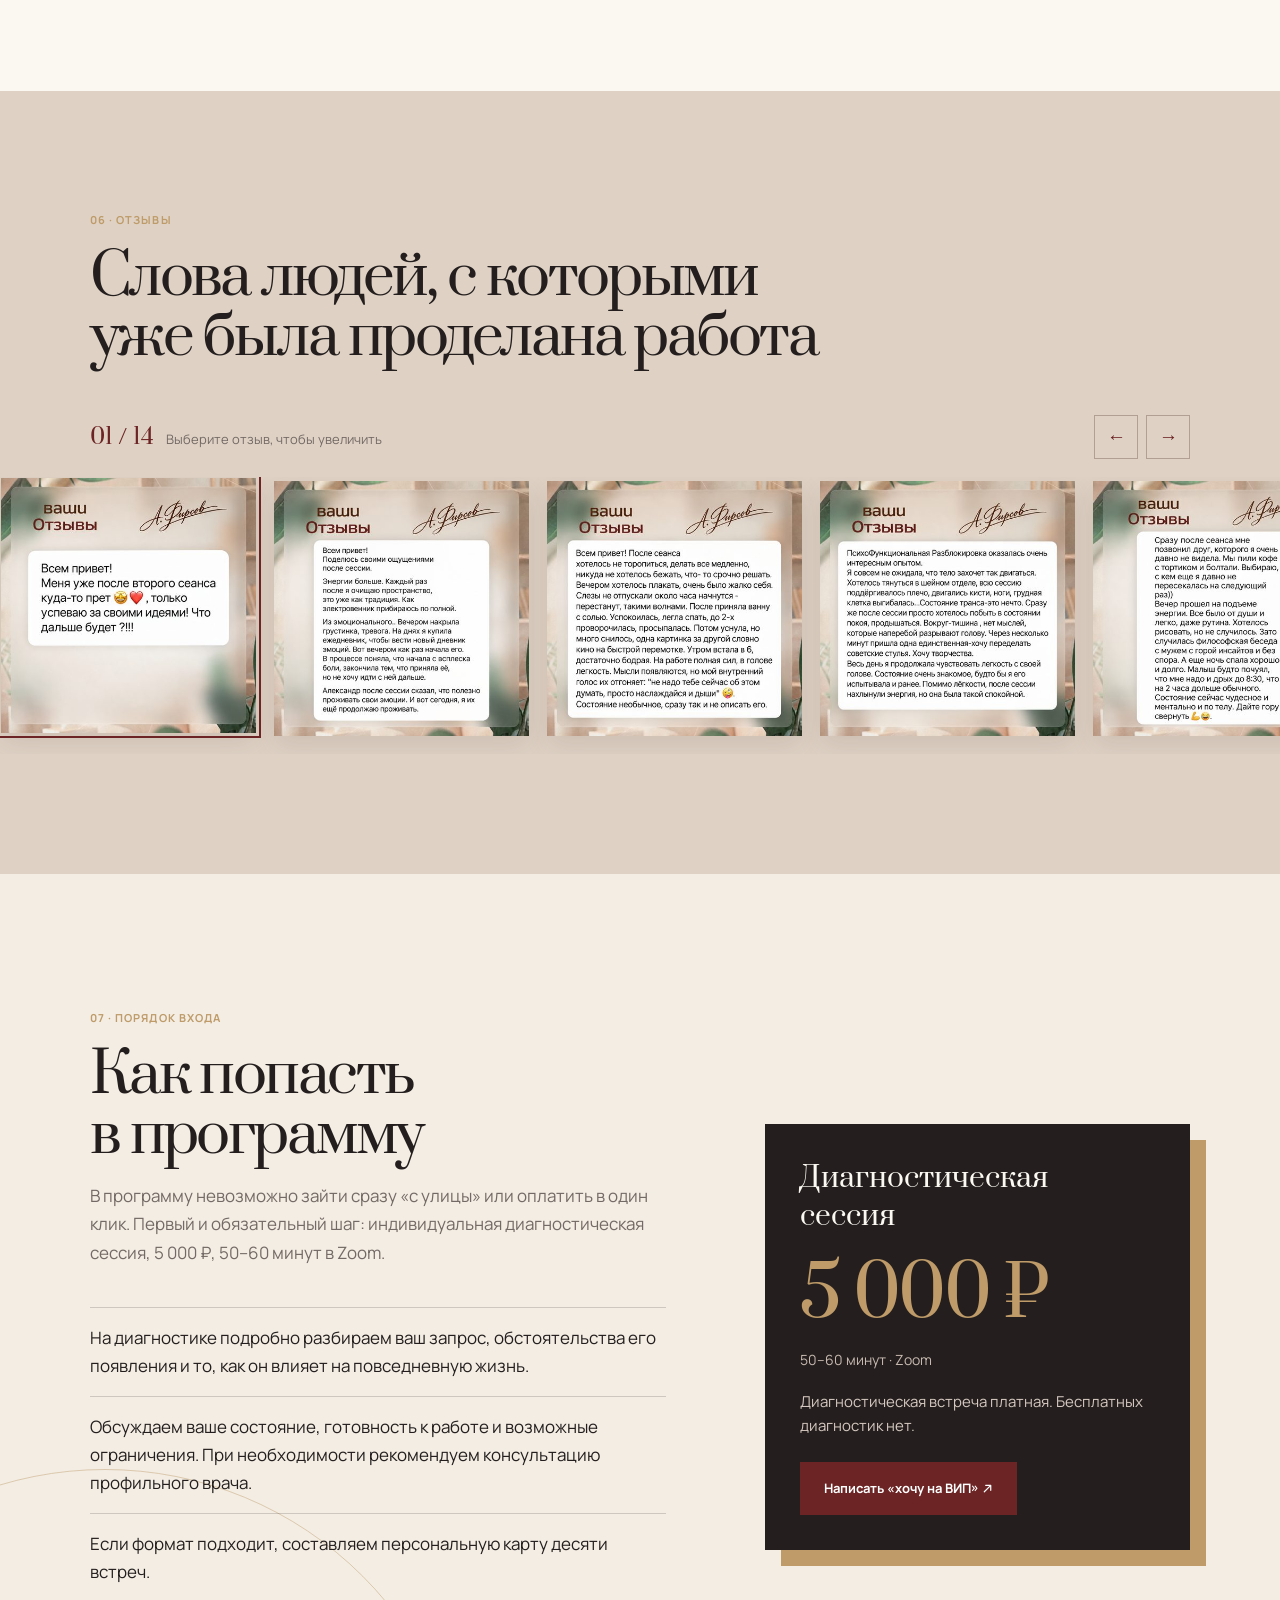
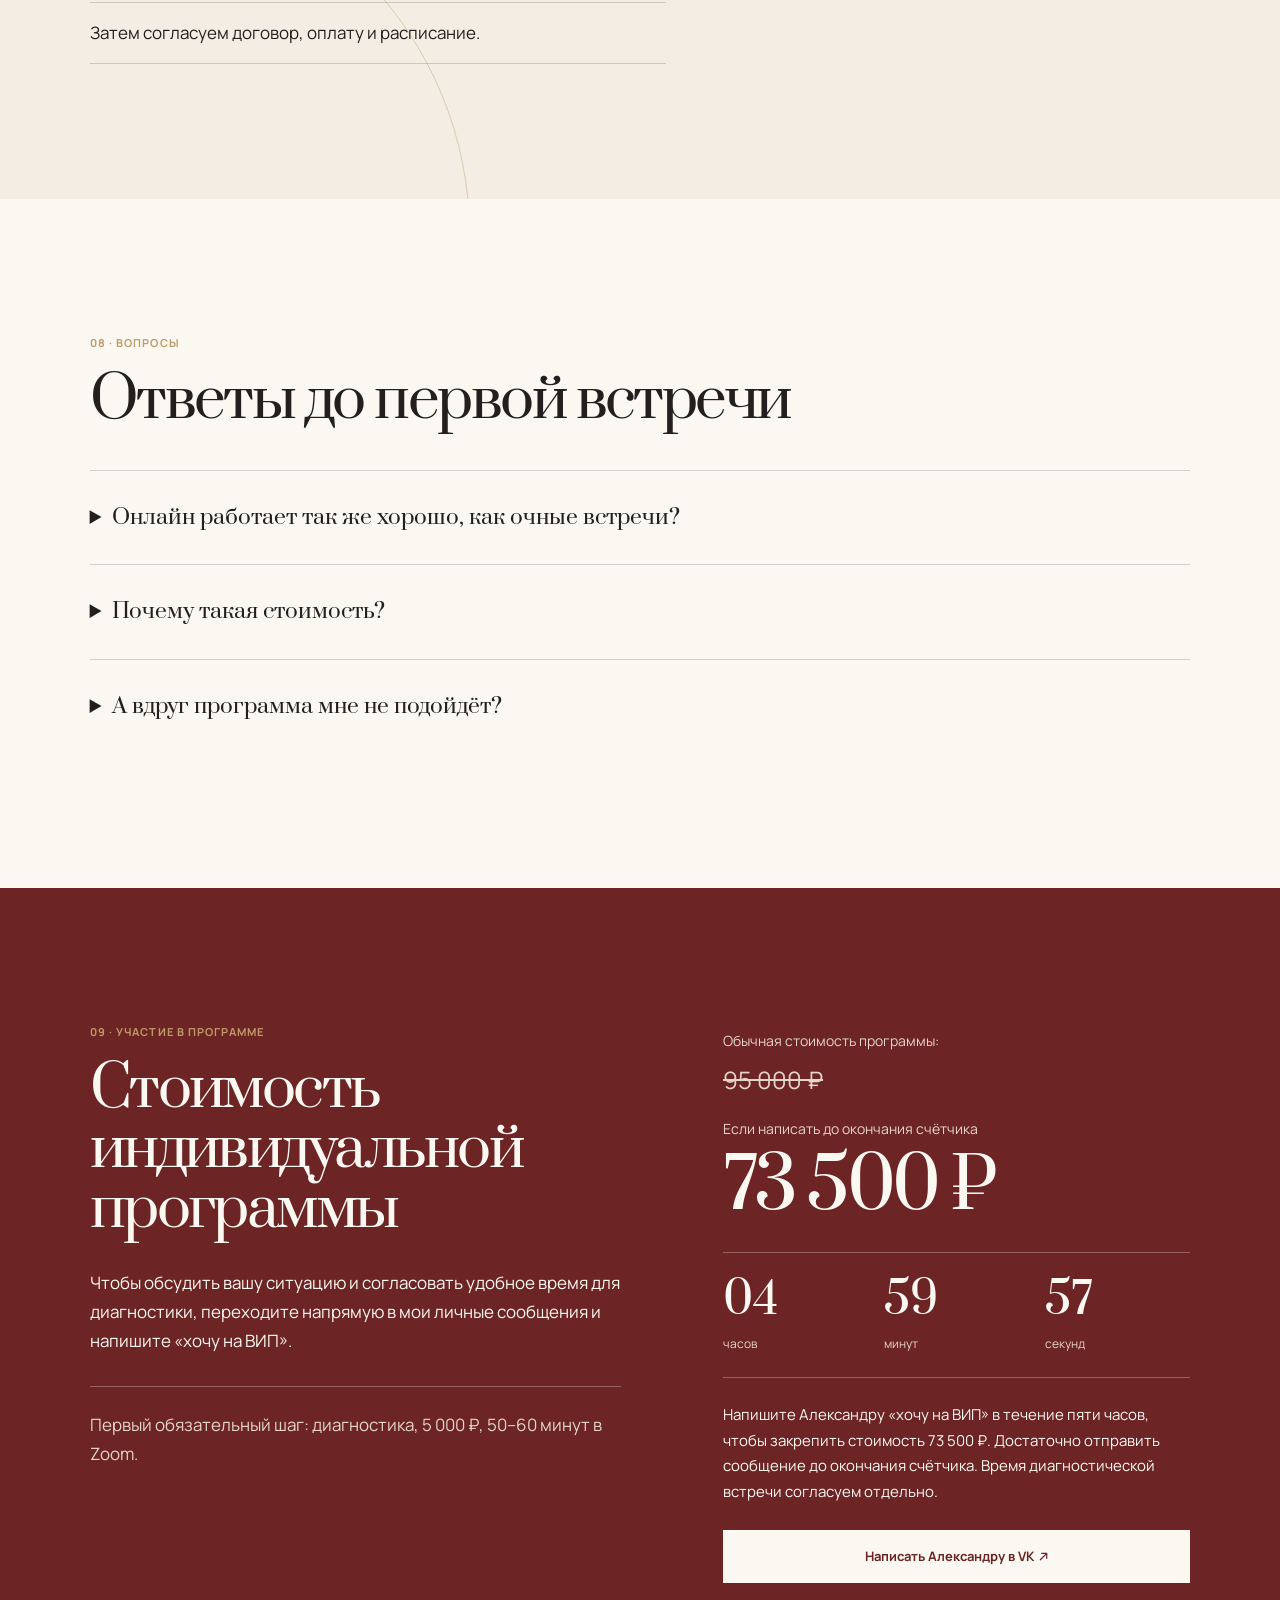
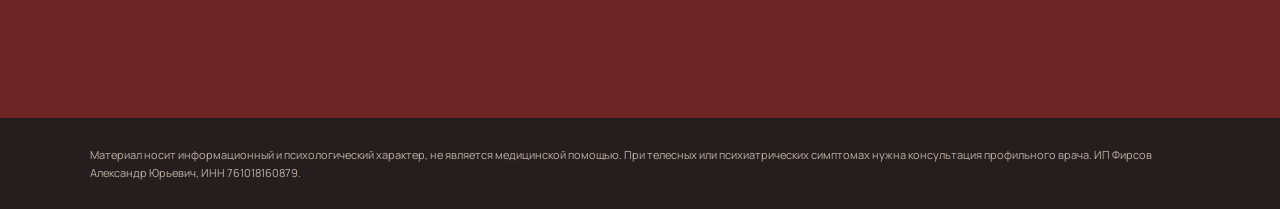
==== commit 193e14ee: "Publish full-text variant with bottom personal offer" ====
--- a/variant.html
+++ b/variant.html
@@ -4,7 +4,8 @@
 <meta charset="utf-8">
 <meta name="viewport" content="width=device-width,initial-scale=1">
 <meta name="robots" content="noindex,nofollow">
-<title>Глубокая перезагрузка психики и тела — VIP-программа Александра Фирсова</title>
+<meta name="description" content="Индивидуальная программа Александра Фирсова: 10 онлайн-встреч, терапия «Исцеление психики», психофункциональная разблокировка и поддержка между сессиями.">
+<title>Программа глубокой перезагрузки: Александр Фирсов</title>
 <link rel="preconnect" href="https://fonts.googleapis.com">
 <link rel="preconnect" href="https://fonts.gstatic.com" crossorigin>
 <link href="https://fonts.googleapis.com/css2?family=Manrope:wght@400;500;600;700&family=Prata&display=swap" rel="stylesheet">
@@ -15,6 +16,7 @@
 <link rel="stylesheet" href="styles-v6.css">
 </head>
 <body>
+<a class="skip-link" href="#main">Перейти к содержанию</a>
 <header>
 <b>Александр Фирсов <small>психолог · телесный терапевт</small>
 </b>
@@ -25,7 +27,7 @@
 </nav>
 <a href="https://vk.me/aleksfirs" target="_blank" rel="noreferrer">Написать в VK <svg class="aar" viewBox="0 0 12 12" aria-hidden="true"><path d="M2.5 9.5 9.5 2.5M4 2.5h5.5V8" fill="none" stroke="currentColor" stroke-width="1.3" stroke-linecap="round" stroke-linejoin="round"/></svg></a>
 </header>
-<main>
+<main id="main" tabindex="-1">
 <section class="hero">
 <i class="orbit a">
 </i>
@@ -33,110 +35,118 @@
 </i>
 <div>
 <p class="tag hero-kicker">АВТОРСКАЯ VIP-ПРОГРАММА</p>
-<h1>Глубокая<br>перезагрузка<br>психики и тела</h1>
-<p>Вы можете управлять бизнесом, принимать сложные решения и справляться с любой нагрузкой. <strong>Но кто управляет вашим внутренним состоянием?</strong></p>
+<h1>Программа<br>глубокой<br>перезагрузки</h1>
+<p>Формат для предпринимателей, руководителей и людей с высокой нагрузкой, которые привыкли опираться на факты, ценят время и не готовы годами ходить на еженедельные разговоры.</p>
+<p>Здесь соединены два направления работы: переработка эмоционально нагруженного опыта методом билатеральной стимуляции и работа с хроническим телесным напряжением через психофункциональную разблокировку (ПФР).</p>
 <div class="facts">
-<b>10 <small>сессий онлайн</small>
-</b>
-<b>95 000 ₽ <small>за программу</small>
-</b>
-</div>
-<a class="button" href="https://vk.me/aleksfirs" target="_blank" rel="noreferrer">Обсудить участие в программе <svg class="aar" viewBox="0 0 12 12" aria-hidden="true"><path d="M2.5 9.5 9.5 2.5M4 2.5h5.5V8" fill="none" stroke="currentColor" stroke-width="1.3" stroke-linecap="round" stroke-linejoin="round"/></svg></a>
-<small>5 000 ₽ · Zoom · от 50 до 60 минут · лично с Александром</small>
+<b>10 <small>индивидуальных сессий онлайн</small></b>
+<b>60–90 <small>минут · Zoom</small></b>
+</div>
+<a class="button" href="#for-whom">Узнать о программе <svg class="aar" viewBox="0 0 12 12" aria-hidden="true"><path d="M2.5 9.5 9.5 2.5M4 2.5h5.5V8" fill="none" stroke="currentColor" stroke-width="1.3" stroke-linecap="round" stroke-linejoin="round"/></svg></a>
 </div>
 <figure>
 <img src="assets/alexander-firsov-chair.webp" alt="Александр Фирсов в кресле">
 <em>психика · тело · внимание</em>
 </figure>
 </section>
-<section class="intro">
+<section id="for-whom" class="intro">
 <p class="tag">01 · для кого</p>
-<h2>Вы привыкли держать удар. <em>Но даже у сильных людей есть предел.</em>
-</h2>
-<p>Вы умеете собраться, когда нужно, принять решение и продолжать работать, даже когда тяжело. Но есть состояние, которое не всегда удаётся изменить очередным выходным или силой воли.</p>
+<h2>Для кого эта программа</h2>
+<p>Мы привыкли держать удар и отвечать за результат. Но однажды система даёт сбой:</p>
 <div class="symptoms">
-<article>
-<b>Внутреннее выгорание</b>Внешне всё стабильно, а внутри — пустота и ощущение «утром встал — уже устал».</article>
-<article>
-<b>«Стеклянный потолок»</b>Головой понятно, куда расти, но сделать ключевой шаг мешает внутренний ступор или страх ошибки.</article>
-<article>
-<b>Раздражительность и тревога</b>Срывы на команду и близких, чувство вины, ожидание подвоха.</article>
-<article>
-<b>Бессонница</b>Ночью прокручиваются диалоги, риски и финансовые сценарии.</article>
-<article>
-<b>«Каменное тело»</b>Шея, челюсти, грудь и поясница остаются в напряжении. При таких симптомах важно медицинское обследование.</article>
+<article><b>Внутреннее выгорание:</b><span>внешне всё стабильно, а внутри пустота и «утром встал — уже устал».</span></article>
+<article><b>Раздражительность:</b><span>вспышки гнева на близких или сотрудников по пустякам, ожидание подвоха.</span></article>
+<article><b>Ступор перед решениями:</b><span>головой всё понятно, а сделать ключевой шаг мешает внутренний блок.</span></article>
+<article><b>Бессонница:</b><span>мысли не выключаются до трёх ночи, прокручивая диалоги, риски и сценарии.</span></article>
+<article><b>Психосоматика:</b><span>каменная шея, сжатые челюсти, ком в груди, боли в спине при нормальных анализах.</span></article>
 </div>
 </section>
 <section class="logic">
-<p class="tag">02 · почему одного понимания может быть недостаточно</p>
-<div>
-<h2>Вы можете всё понимать головой. <em>Но продолжать реагировать по-старому.</em>
-</h2>
-<p>Можно хорошо понимать причины тревоги, раздражительности или ступора. Но интеллектуальное понимание и автоматические эмоциональные реакции — не одно и то же.</p>
-<div class="words">
+<p class="tag">02 · понимание и реакции</p>
+<div>
+<h2>Почему одного понимания <em>бывает недостаточно</em></h2>
+<div class="logic-copy">
+<p>Можно безупречно понимать логикой, откуда взялась проблема. Но понимание головой не всегда меняет внутреннюю тревогу и привычное мышечное напряжение.</p>
+<p>Часть наших реакций возникает автоматически, раньше, чем мы успеваем осмыслить происходящее. При стрессе меняются дыхание, мышечный тонус и работа вегетативной нервной системы.</p>
+<div class="words" aria-hidden="true">
 <span>бей</span>
 <span>беги</span>
 <span>замри</span>
 </div>
-<p>При сильном стрессе организм включает защитные реакции «бей, беги или замри». В обычной жизни мы часто сдерживаем импульс и продолжаем действовать. Напряжение может сохраняться в теле и повторяющихся эмоциональных сценариях — поэтому в программе есть работа и с переживаниями, и с телескими реакциями.</p>
+<p>Тело включает защитные реакции «бей, беги или замри». В обычной жизни мы часто сдерживаем импульс и продолжаем действовать. После пережитого стресса напряжение и настороженность могут сохраняться. Поэтому в программе мы работаем с переживаниями и телесными реакциями.</p>
+</div>
 </div>
 </section>
 <section id="science" class="science">
 <p class="tag">03 · подход</p>
-<h2>Не ещё одна программа бесконечных разговоров</h2>
+<h2>Научные основания<br>и методы работы</h2>
 <div class="methods">
 <article>
+<div class="method-heading">
 <b>01 · ПСИХИКА</b>
 <h3>Терапия «Исцеление психики»</h3>
-<p>Работа с эмоционально нагруженными воспоминаниями, страхами и триггерами. Метод билатеральной стимуляции связан с работами Фрэнсин Шапиро; ВОЗ рассматривает его как один из психологических подходов для взрослых с ПТСР.</p>
+<p class="method-note">Метод билатеральной стимуляции, ДПДГ</p>
+</div>
+<div class="method-copy">
+<p>В работе используется метод билатеральной стимуляции. Протокол ДПДГ разработан Фрэнсин Шапиро в конце 1980-х годов и хорошо изучен в терапии посттравматического стрессового расстройства. Руководство ВОЗ 2013 года «Guidelines for the Management of Conditions Specifically Related to Stress» включает его в рекомендации при ПТСР. Эта рекомендация относится к протоколу ДПДГ, а не автоматически ко всей авторской программе.</p>
+<p>Во время работы человек обращается к эмоционально нагруженному воспоминанию и одновременно следует за ритмичной стимуляцией. Цель работы: снизить связанный с воспоминанием дистресс. Подробный пересказ травматического события требуется не всегда, но работа может сопровождаться неприятными переживаниями. Темп подбирается индивидуально.</p>
 <a href="https://www.who.int/publications/i/item/9789241505406" target="_blank" rel="noreferrer">Рекомендации ВОЗ <svg class="aar" viewBox="0 0 12 12" aria-hidden="true"><path d="M2.5 9.5 9.5 2.5M4 2.5h5.5V8" fill="none" stroke="currentColor" stroke-width="1.3" stroke-linecap="round" stroke-linejoin="round"/></svg></a>
-</article>
-<article>
+</div>
+</article>
+<article>
+<div class="method-heading">
 <b>02 · ВНИМАНИЕ</b>
 <h3>Элементы эриксоновского гипноза</h3>
-<p>Мягкий недирективный формат сфокусированного внимания. Вы остаетесь в сознании, слышите происходящее и можете задавать вопросы или остановить работу.</p>
-</article>
-<article>
+</div>
+<div class="method-copy">
+<p>Мягкий недирективный формат, связанный с подходом Милтона Эриксона. Работа проходит по согласованию: можно задавать вопросы, сообщать о дискомфорте и остановить сессию.</p>
+</div>
+</article>
+<article>
+<div class="method-heading">
 <b>03 · ТЕЛО</b>
-<h3>Психофункциональная разблокировка</h3>
-<p>Работа с телесным напряжением, дыханием и привычными физиологическими реакциями на стресс. В теоретических основаниях учитываются идеи И. Сеченова, В. Бехтерева и Пьера Жане о связи психических процессов, нервной системы и телесных реакций.</p>
-</article>
-</div>
+<h3>Психофункцио&shy;нальная разблокировка</h3>
+</div>
+<div class="method-copy">
+<p>Работа с телесным напряжением, дыханием и привычными реакциями на стресс. В теоретических основаниях подхода используются идеи Ивана Сеченова о рефлекторной природе психических процессов («Рефлексы головного мозга», 1863), Владимира Бехтерева о связи поведения и нервной системы, Пьера Жане о психологическом автоматизме и диссоциации.</p>
+</div>
+</article>
+</div>
+<a class="section-link" href="#program">Узнать состав 10 сессий, об Александре и условиях входа <svg class="aar" viewBox="0 0 12 12" aria-hidden="true"><path d="M2.5 9.5 9.5 2.5M4 2.5h5.5V8" fill="none" stroke="currentColor" stroke-width="1.3" stroke-linecap="round" stroke-linejoin="round"/></svg></a>
 </section>
 <section id="program" class="program">
 <p class="tag">04 · 10 сессий онлайн</p>
 <div class="program-head">
-<h2>10 индивидуальных встреч. Персональная система глубокой работы над собой.</h2>
-<aside>VIP-программа<strong>95 000 ₽</strong>
-<small>10 сессий по вашему графику</small>
-</aside>
-</div>
+<h2>Что входит<br>в VIP-программу</h2>
+</div>
+<p class="program-lead">Это персональный системный цикл из 10 индивидуальных встреч онлайн в Zoom, по 60–90 минут.</p>
 <article>
 <b>7</b>
 <div>
 <h3>Сессий терапии «Исцеление психики»</h3>
-<p>Работа с психологическими блоками, страхами, триггерами и эмоционально нагруженными воспоминаниями методом билатеральной стимуляции.</p>
+<p>Работа с психологическими блоками, триггерами, страхами и эмоционально нагруженными воспоминаниями методом билатеральной стимуляции с элементами эриксоновского гипноза. Темп и глубину работы согласуем с учётом вашего состояния.</p>
 </div>
 </article>
 <article>
 <b>3</b>
 <div>
 <h3>Сессии психофункцио&shy;нальной разблокировки</h3>
-<p>Работа с телесной составляющей стресса: привычным мышечным напряжением, дыханием и навыками саморегуляции.</p>
+<p>Работа с телесной составляющей стресса: хроническим мышечным напряжением, дыханием и привычными защитными реакциями. Учимся замечать напряжение и осваиваем способы саморегуляции. Изменения сна и самочувствия отслеживаем индивидуально.</p>
 </div>
 </article>
 <article>
 <b>2</b>
 <div>
-<h3>Авторских аудиопротокола</h3>
-<p>Два инструмента для самостоятельной практики между сессиями и после завершения программы. Они помогают возвращаться к освоенным навыкам саморегуляции в периоды высокой нагрузки.</p>
+<h3>Авторских аудиопротокола саморегуляции</h3>
+<p>Записи остаются у вас после завершения программы, навсегда. Это инструменты для самостоятельной практики на основе обоих методов и освоенных способов саморегуляции.</p>
+<p>Если в будущем вы столкнётесь с сильным стрессом, сможете вернуться к записям и знакомым упражнениям. Задача этой практики: лучше замечать своё состояние и иметь способы поддержать себя между встречами и после программы. Аудиопротоколы не заменяют профессиональную помощь, когда она нужна.</p>
 </div>
 </article>
 <article>
 <b>∞</b>
 <div>
-<h3>Персональная поддержка</h3>
-<p>Прямой контакт в мессенджере для калибровки состояния и разбора актуальных ситуаций между встречами.</p>
+<h3>Личная связь и поддержка между сессиями</h3>
+<p>Прямой контакт со мной в мессенджере для калибровки состояния и разбора ситуаций в реальной жизни.</p>
 </div>
 </article>
 </section>
@@ -144,16 +154,16 @@
 <div class="about-intro">
 <p class="tag">05 · об авторе</p>
 <p class="about-name">Александр<br>Фирсов</p>
-<h2>Практикующий психолог, который знает цену нагрузкам и ответственности.</h2>
-<p class="about-description">Более 8 000 часов работы с людьми: индивидуальная практика, телесная терапия, группы и индивидуальные процессы.</p>
+<h2>Практикующий психолог.</h2>
+<p class="about-description">Более 8 000 часов работы с людьми: индивидуальная практика, телесная терапия, группы, индивидуальная терапия.</p>
 </div>
 <div class="about-details">
-<blockquote><span>Принцип работы</span>«Каждый метод я сначала лично прожил на собственном опыте, а затем включил в работу с людьми».</blockquote>
+<blockquote><span>Главный принцип:</span>каждый метод я сначала лично прожил на себе и убедился в его силе.</blockquote>
 <div class="about-credentials" aria-label="Образование и квалификация">
 <p class="about-credentials-label">Образование и квалификация</p>
-<article><b>01</b><p><strong>Практическая психология</strong>Профессиональная переподготовка, Национальная академия ДПО.</p></article>
-<article><b>02</b><p><strong>Терапия «Исцеление психики»</strong>Повышение квалификации в Академии краткосрочной стратегической психотерапии.</p></article>
-<article><b>03</b><p><strong>Психофункциональная разблокировка</strong>Квалификация в Институте ДПО «Центр современных психотехнологий».</p></article>
+<article><b>01</b><p><strong>Диплом о профессиональной переподготовке по практической психологии,</strong>Национальная академия ДПО.</p></article>
+<article><b>02</b><p><strong>Повышение квалификации по методу билатеральной стимуляции,</strong>Академия краткосрочной стратегической психотерапии.</p></article>
+<article><b>03</b><p><strong>Квалификация по психофункциональной разблокировке,</strong>Институт ДПО «Центр современных психотехнологий».</p></article>
 </div>
 </div>
 </section>
@@ -167,49 +177,49 @@
 </div>
 <div class="review-viewport">
 <div class="review-thumbs" role="tablist" aria-label="Отзывы клиентов">
-<button class="review-thumb is-active" type="button" role="tab" aria-selected="true" data-review-src="assets/reviews/f01.jpg" data-review-alt="Отзыв 1"><img loading="lazy" decoding="async" src="assets/reviews/t01.jpg" alt=""></button>
-<button class="review-thumb" type="button" role="tab" aria-selected="false" data-review-src="assets/reviews/f02.jpg" data-review-alt="Отзыв 2"><img loading="lazy" decoding="async" src="assets/reviews/t02.jpg" alt=""></button>
-<button class="review-thumb" type="button" role="tab" aria-selected="false" data-review-src="assets/reviews/f03.jpg" data-review-alt="Отзыв 3"><img loading="lazy" decoding="async" src="assets/reviews/t03.jpg" alt=""></button>
-<button class="review-thumb" type="button" role="tab" aria-selected="false" data-review-src="assets/reviews/f04.jpg" data-review-alt="Отзыв 4"><img loading="lazy" decoding="async" src="assets/reviews/t04.jpg" alt=""></button>
-<button class="review-thumb" type="button" role="tab" aria-selected="false" data-review-src="assets/reviews/f05.jpg" data-review-alt="Отзыв 5"><img loading="lazy" decoding="async" src="assets/reviews/t05.jpg" alt=""></button>
-<button class="review-thumb" type="button" role="tab" aria-selected="false" data-review-src="assets/reviews/f06.jpg" data-review-alt="Отзыв 6"><img loading="lazy" decoding="async" src="assets/reviews/t06.jpg" alt=""></button>
-<button class="review-thumb" type="button" role="tab" aria-selected="false" data-review-src="assets/reviews/f07.jpg" data-review-alt="Отзыв 7"><img loading="lazy" decoding="async" src="assets/reviews/t07.jpg" alt=""></button>
-<button class="review-thumb" type="button" role="tab" aria-selected="false" data-review-src="assets/reviews/f08.jpg" data-review-alt="Отзыв 8"><img loading="lazy" decoding="async" src="assets/reviews/t08.jpg" alt=""></button>
-<button class="review-thumb" type="button" role="tab" aria-selected="false" data-review-src="assets/reviews/f09.jpg" data-review-alt="Отзыв 9"><img loading="lazy" decoding="async" src="assets/reviews/t09.jpg" alt=""></button>
-<button class="review-thumb" type="button" role="tab" aria-selected="false" data-review-src="assets/reviews/f10.jpg" data-review-alt="Отзыв 10"><img loading="lazy" decoding="async" src="assets/reviews/t10.jpg" alt=""></button>
-<button class="review-thumb" type="button" role="tab" aria-selected="false" data-review-src="assets/reviews/f11.jpg" data-review-alt="Отзыв 11"><img loading="lazy" decoding="async" src="assets/reviews/t11.jpg" alt=""></button>
-<button class="review-thumb" type="button" role="tab" aria-selected="false" data-review-src="assets/reviews/f12.jpg" data-review-alt="Отзыв 12"><img loading="lazy" decoding="async" src="assets/reviews/t12.jpg" alt=""></button>
-<button class="review-thumb" type="button" role="tab" aria-selected="false" data-review-src="assets/reviews/f13.jpg" data-review-alt="Отзыв 13"><img loading="lazy" decoding="async" src="assets/reviews/t13.jpg" alt=""></button>
-<button class="review-thumb" type="button" role="tab" aria-selected="false" data-review-src="assets/reviews/f14.jpg" data-review-alt="Отзыв 14"><img loading="lazy" decoding="async" src="assets/reviews/t14.jpg" alt=""></button>
+<button class="review-thumb is-active" type="button" role="tab" aria-label="Отзыв 1" aria-selected="true" data-review-src="assets/reviews/f01.jpg" data-review-alt="Отзыв 1"><img src="assets/reviews/t01.jpg" alt=""></button>
+<button class="review-thumb" type="button" role="tab" aria-label="Отзыв 2" aria-selected="false" data-review-src="assets/reviews/f02.jpg" data-review-alt="Отзыв 2"><img src="assets/reviews/t02.jpg" alt=""></button>
+<button class="review-thumb" type="button" role="tab" aria-label="Отзыв 3" aria-selected="false" data-review-src="assets/reviews/f03.jpg" data-review-alt="Отзыв 3"><img src="assets/reviews/t03.jpg" alt=""></button>
+<button class="review-thumb" type="button" role="tab" aria-label="Отзыв 4" aria-selected="false" data-review-src="assets/reviews/f04.jpg" data-review-alt="Отзыв 4"><img src="assets/reviews/t04.jpg" alt=""></button>
+<button class="review-thumb" type="button" role="tab" aria-label="Отзыв 5" aria-selected="false" data-review-src="assets/reviews/f05.jpg" data-review-alt="Отзыв 5"><img src="assets/reviews/t05.jpg" alt=""></button>
+<button class="review-thumb" type="button" role="tab" aria-label="Отзыв 6" aria-selected="false" data-review-src="assets/reviews/f06.jpg" data-review-alt="Отзыв 6"><img src="assets/reviews/t06.jpg" alt=""></button>
+<button class="review-thumb" type="button" role="tab" aria-label="Отзыв 7" aria-selected="false" data-review-src="assets/reviews/f07.jpg" data-review-alt="Отзыв 7"><img src="assets/reviews/t07.jpg" alt=""></button>
+<button class="review-thumb" type="button" role="tab" aria-label="Отзыв 8" aria-selected="false" data-review-src="assets/reviews/f08.jpg" data-review-alt="Отзыв 8"><img src="assets/reviews/t08.jpg" alt=""></button>
+<button class="review-thumb" type="button" role="tab" aria-label="Отзыв 9" aria-selected="false" data-review-src="assets/reviews/f09.jpg" data-review-alt="Отзыв 9"><img src="assets/reviews/t09.jpg" alt=""></button>
+<button class="review-thumb" type="button" role="tab" aria-label="Отзыв 10" aria-selected="false" data-review-src="assets/reviews/f10.jpg" data-review-alt="Отзыв 10"><img src="assets/reviews/t10.jpg" alt=""></button>
+<button class="review-thumb" type="button" role="tab" aria-label="Отзыв 11" aria-selected="false" data-review-src="assets/reviews/f11.jpg" data-review-alt="Отзыв 11"><img src="assets/reviews/t11.jpg" alt=""></button>
+<button class="review-thumb" type="button" role="tab" aria-label="Отзыв 12" aria-selected="false" data-review-src="assets/reviews/f12.jpg" data-review-alt="Отзыв 12"><img src="assets/reviews/t12.jpg" alt=""></button>
+<button class="review-thumb" type="button" role="tab" aria-label="Отзыв 13" aria-selected="false" data-review-src="assets/reviews/f13.jpg" data-review-alt="Отзыв 13"><img src="assets/reviews/t13.jpg" alt=""></button>
+<button class="review-thumb" type="button" role="tab" aria-label="Отзыв 14" aria-selected="false" data-review-src="assets/reviews/f14.jpg" data-review-alt="Отзыв 14"><img src="assets/reviews/t14.jpg" alt=""></button>
 </div>
 </div>
 </div>
 <dialog class="review-dialog" data-review-dialog aria-label="Увеличенный отзыв">
 <button class="review-dialog-close" type="button" data-review-close aria-label="Закрыть">×</button>
 <button class="review-dialog-nav previous" type="button" data-review-direction="prev" aria-label="Предыдущий отзыв">←</button>
-<img data-review-dialog-image loading="lazy" decoding="async" src="assets/reviews/t01.jpg" alt="Отзыв 1">
+<img data-review-dialog-image src="assets/reviews/f01.jpg" alt="Отзыв 1">
 <button class="review-dialog-nav next" type="button" data-review-direction="next" aria-label="Следующий отзыв">→</button>
 </dialog>
-</div>
 </section>
 <section class="entry">
 <i class="orbit">
 </i>
 <div>
 <p class="tag">07 · порядок входа</p>
-<h2>Это не программа, в которую можно просто зайти с улицы.</h2>
-<p>VIP-формат предполагает индивидуальную работу. Сначала мы знакомимся с вашей ситуацией, обсуждаем запрос и оцениваем, подходит ли вам такой формат.</p>
+<h2>Как попасть<br>в программу</h2>
+<p>В программу невозможно зайти сразу «с улицы» или оплатить в один клик. Первый и обязательный шаг: индивидуальная диагностическая сессия, 5 000 ₽, 50–60 минут в Zoom.</p>
 <ol>
-<li>Диагностическая сессия: 5 000 ₽, Zoom, 50–60 минут.</li>
-<li>Разбираем ваш запрос и обстоятельства, в которых он проявляется.</li>
-<li>Определяем предварительную карту десяти встреч, если программа вам подходит.</li>
-<li>Согласуем договор, условия, оплату и расписание.</li>
+<li>На диагностике подробно разбираем ваш запрос, обстоятельства его появления и то, как он влияет на повседневную жизнь.</li>
+<li>Обсуждаем ваше состояние, готовность к работе и возможные ограничения. При необходимости рекомендуем консультацию профильного врача.</li>
+<li>Если формат подходит, составляем персональную карту десяти встреч.</li>
+<li>Затем согласуем договор, оплату и расписание.</li>
 </ol>
 </div>
 <aside>
-<span>10</span>
-<strong>сессий<br>за 95 000 ₽</strong>
-<small>Диагностическая сессия · 5 000 ₽</small>
+<strong>Диагностическая<br>сессия</strong>
+<span>5 000 ₽</span>
+<small>50–60 минут · Zoom</small>
+<p>Диагностическая встреча платная. Бесплатных диагностик нет.</p>
 <a class="button dark" href="https://vk.me/aleksfirs" target="_blank" rel="noreferrer">Написать «хочу на ВИП» <svg class="aar" viewBox="0 0 12 12" aria-hidden="true"><path d="M2.5 9.5 9.5 2.5M4 2.5h5.5V8" fill="none" stroke="currentColor" stroke-width="1.3" stroke-linecap="round" stroke-linejoin="round"/></svg></a>
 </aside>
 </section>
@@ -217,34 +227,44 @@
 <p class="tag">08 · вопросы</p>
 <h2>Ответы до первой встречи</h2>
 <details>
-<summary>Смогу ли я сохранить контроль во время сессии?</summary>
-<p>Да. Подход недирективный: вы остаётесь в сознании, слышите происходящее, можете задавать вопросы, сообщать о дискомфорте или остановить работу.</p>
+<summary>Онлайн работает так же хорошо, как очные встречи?</summary>
+<p>Онлайн-формат сам по себе не означает менее эффективную работу. Для ряда исследованных методов психотерапии результаты видеосессий сопоставимы с очными встречами.</p>
+<p>В нашей программе мы работаем индивидуально, в реальном времени: я вижу и слышу вас, мы обсуждаем переживания и отслеживаем состояние. Не нужно тратить время на дорогу. На диагностике определяем, подходит ли дистанционный формат вашему запросу.</p>
+<a class="section-link" href="https://pubmed.ncbi.nlm.nih.gov/38254285/" target="_blank" rel="noreferrer">Обзор исследований видеосессий <svg class="aar" viewBox="0 0 12 12" aria-hidden="true"><path d="M2.5 9.5 9.5 2.5M4 2.5h5.5V8" fill="none" stroke="currentColor" stroke-width="1.3" stroke-linecap="round" stroke-linejoin="round"/></svg></a>
 </details>
 <details>
-<summary>Почему программа состоит именно из 10 сессий?</summary>
-<p>Десять встреч — исходная структура авторской программы. В ней есть место для терапевтической и телесной линий работы, а также для интеграции изменений. На диагностике обсуждается, соответствует ли этот объём вашему запросу.</p>
+<summary>Почему такая стоимость?</summary>
+<p>Программа для тех, кто не хочет годами ходить на еженедельные разговоры и ищет краткосрочный формат работы со своим запросом.</p>
+<p>Десять индивидуальных встреч объединяют переработку эмоционально нагруженного опыта и работу с телесным напряжением. Между сессиями сохраняется личная поддержка, а два аудиопротокола остаются у вас навсегда для самостоятельной практики.</p>
 </details>
 <details>
-<summary>Что, если я уже проходил терапию и не получил нужного эффекта?</summary>
-<p>Это можно обсудить на диагностике. В программе соединяются работа с эмоционально нагруженным опытом и внимание к телесным реакциям — но формат всегда подбирается под ситуацию, а не противопоставляется другим видам помощи.</p>
+<summary>А вдруг программа мне не подойдёт?</summary>
+<p>Поэтому первый обязательный шаг: диагностическая встреча, 5 000 ₽, 50–60 минут в Zoom. Подробно разбираем запрос, обсуждаем состояние, готовность к работе и возможные ограничения. До оплаты программы определяем, подходит ли этот формат. Если подходит, составляем персональную карту встреч и согласуем договор.</p>
 </details>
-<details>
-<summary>Можно ли проходить телесную терапию (ПФР) онлайн?</summary>
-<p>Онлайн-формат возможен, если есть тихое пространство, коврик и устойчиво установленная камера. На диагностике отдельно обсуждается, подходит ли этот формат вашей ситуации.</p>
-</details>
-<details>
-<summary>Почему диагностическая сессия стоит 5 000 ₽?</summary>
-<p>Это самостоятельная рабочая встреча на 50–60 минут в Zoom: подробно разбираем запрос, обсуждаем формат и составляем предварительную карту работы. Это не рекламная презентация.</p>
-</details>
-</section>
-<section class="final">
-<p class="tag">09 · первый шаг</p>
-<h2>Вы привыкли решать сложные задачи. Настало время разобраться с тем, что происходит внутри вас.</h2>
-<p>Первый шаг — диагностическая встреча. Напишите Александру кодовую фразу «хочу на ВИП», чтобы обсудить возможность участия в программе.</p>
-<a class="button" href="https://vk.me/aleksfirs" target="_blank" rel="noreferrer">Написать Александру в VK <svg class="aar" viewBox="0 0 12 12" aria-hidden="true"><path d="M2.5 9.5 9.5 2.5M4 2.5h5.5V8" fill="none" stroke="currentColor" stroke-width="1.3" stroke-linecap="round" stroke-linejoin="round"/></svg></a>
+</section>
+<section id="offer" class="final offer" data-offer data-offer-state="fallback" aria-labelledby="offer-title">
+<div class="offer-copy">
+<p class="tag">09 · участие в программе</p>
+<h2 id="offer-title">Стоимость индивидуальной программы</h2>
+<p>Чтобы обсудить вашу ситуацию и согласовать удобное время для диагностики, переходите напрямую в мои личные сообщения и напишите «хочу на ВИП».</p>
+<p class="offer-diagnostic">Первый обязательный шаг: диагностика, 5 000 ₽, 50–60 минут в Zoom.</p>
+</div>
+<div class="offer-details">
+<p class="offer-regular" data-offer-regular><span>Обычная стоимость программы:</span><strong>95 000 ₽</strong></p>
+<div class="offer-discount" data-offer-discount hidden><span>Если написать до окончания счётчика</span><strong>73 500 ₽</strong></div>
+<div class="offer-clock" data-offer-clock hidden role="timer" aria-live="off" aria-label="Оставшееся время персонального предложения">
+<div><b data-offer-hours>--</b><span>часов</span></div>
+<div><b data-offer-minutes>--</b><span>минут</span></div>
+<div><b data-offer-seconds>--</b><span>секунд</span></div>
+</div>
+<p class="offer-terms" data-offer-terms hidden>Напишите Александру «хочу на ВИП» в течение пяти часов, чтобы закрепить стоимость 73 500 ₽. Достаточно отправить сообщение до окончания счётчика. Время диагностической встречи согласуем отдельно.</p>
+<p class="offer-status" data-offer-status role="status" aria-live="polite">Условия персонального предложения можно уточнить в личных сообщениях.</p>
+<a class="button" href="https://vk.me/aleksfirs" target="_blank" rel="noreferrer" data-offer-contact>Написать Александру в VK <svg class="aar" viewBox="0 0 12 12" aria-hidden="true"><path d="M2.5 9.5 9.5 2.5M4 2.5h5.5V8" fill="none" stroke="currentColor" stroke-width="1.3" stroke-linecap="round" stroke-linejoin="round"/></svg></a>
+</div>
 </section>
 </main>
 <footer>Материал носит информационный и психологический характер, не является медицинской помощью. При телесных или психиатрических симптомах нужна консультация профильного врача. ИП Фирсов Александр Юрьевич, ИНН 761018160879.</footer>
 <script src="reviews.js" defer></script>
+<script src="offer-countdown.js" defer></script>
 </body>
 </html>
--- a/styles-v6.css
+++ b/styles-v6.css
@@ -1,9 +1,145 @@
 /* Variant 6 — only linked from index-v6.html. The live page (index-v2.html)
    does not load this file. Contents: content cap on wide screens and a
-   slightly wider lead. */
+   slightly wider lead, complete copy and a bottom offer. */
 
 /* --- Lead measure ------------------------------------------------------ */
 .hero p:not(.tag) { max-width: 620px; }
+
+/* Variant-only additions; shared styles and the published root remain intact. */
+.skip-link {
+  position:absolute;
+  z-index:20;
+  top:12px;
+  left:20px;
+  padding:12px 18px;
+  background:var(--ivory);
+  color:var(--wine);
+  transform:translateY(-200%);
+}
+.skip-link:focus { transform:none; }
+:focus-visible { outline:2px solid currentColor; outline-offset:5px; }
+header a { display:inline-flex; align-items:center; min-height:44px; }
+.button { display:inline-flex; align-items:center; justify-content:center; min-height:52px; }
+.button:active { transform:translateY(1px); }
+.hero { padding-top:80px; padding-bottom:55px; }
+.hero p:not(.tag) { line-height:1.55; }
+.hero .facts { flex-wrap:wrap; gap:24px; margin:24px 0; }
+.hero .facts small { margin-top:6px; font-size:12px; }
+.hero > div,.method-heading,.method-copy,.logic-copy,.program article > div,
+.entry > div,.offer-copy,.offer-details { min-width:0; }
+.intro h2 { max-width:850px; }
+.symptoms article { font-size:17px; }
+.logic-copy p { margin:0 0 22px; font-size:17px; line-height:1.65; }
+.logic-copy .words { margin:30px 0; }
+.methods { grid-template-columns:1fr; gap:24px; }
+.methods article {
+  display:grid;
+  grid-template-columns:minmax(240px,.8fr) minmax(0,1.2fr);
+  gap:40px;
+  min-height:0;
+  padding:36px;
+}
+.methods h3 { margin:20px 0 14px; font-size:clamp(27px,2.5vw,38px); overflow-wrap:break-word; }
+.methods p { font-size:16px; line-height:1.7; }
+.methods .method-copy p { margin:0 0 20px; }
+.methods .method-copy p:last-child { margin-bottom:0; }
+.methods .method-note { font-size:14px; line-height:1.55; }
+.methods a,.section-link {
+  display:inline-flex;
+  align-items:center;
+  min-height:44px;
+  color:var(--wine);
+  font-size:14px;
+  font-weight:700;
+  text-decoration-thickness:1px;
+  text-underline-offset:5px;
+}
+.science > .section-link { justify-self:start; margin-top:28px; }
+.program-head h2 { max-width:920px; }
+.program-lead { max-width:760px; margin:30px 0 0; color:#d5c8c0; font-size:18px; }
+.program article { max-width:none; padding:38px 0; }
+.program article p { max-width:850px; font-size:17px; line-height:1.7; }
+.program article p + p { margin-top:18px; }
+.about-description { font-size:17px; }
+.about .about-credentials article p,
+.about .about-credentials article strong { font-size:16px; line-height:1.6; }
+.entry > div > p:not(.tag),.entry li { font-size:17px; line-height:1.65; }
+.entry aside strong { margin:0 0 24px; }
+.entry aside span { font-size:clamp(56px,5.4vw,86px); line-height:1.05; letter-spacing:-.04em; white-space:nowrap; }
+.entry aside small { margin:18px 0; font-size:14px; }
+.entry aside p { margin:0 0 24px; color:#d5c8c0; font-size:15px; }
+.faq details { max-width:1100px; padding:24px 0; }
+.faq summary { min-height:44px; padding:8px 30px 8px 0; line-height:1.4; }
+.faq details p { max-width:900px; font-size:17px; line-height:1.7; }
+.review-toolbar .review-nav,.review-dialog-close,.review-dialog-nav { width:44px; height:44px; }
+
+.offer {
+  display:grid;
+  grid-template-columns:minmax(0,1fr) minmax(0,.88fr);
+  gap:clamp(48px,8vw,120px);
+  align-items:start;
+  text-align:left;
+}
+.offer [hidden] { display:none!important; }
+.offer h2 { max-width:720px; font-size:clamp(39px,4.4vw,68px); }
+.offer-copy > p:not(.tag) { max-width:650px; margin:30px 0 0; font-size:17px; line-height:1.7; }
+.offer-copy .offer-diagnostic { padding-top:24px; border-top:1px solid rgba(243,237,228,.3); color:#e5d5c8; font-size:15px; }
+.offer-details { padding-top:7px; }
+.offer-regular,.offer-discount { margin:0 0 28px; }
+.offer-regular span,.offer-discount > span { display:block; margin-bottom:12px; color:#e5d5c8; font-size:14px; }
+.offer-regular strong,.offer-discount strong {
+  display:block;
+  color:var(--ivory);
+  font:clamp(54px,5.5vw,88px)/1 var(--serif);
+  letter-spacing:-.055em;
+  white-space:nowrap;
+}
+.offer[data-offer-state="active"] .offer-regular { margin-bottom:22px; }
+.offer[data-offer-state="active"] .offer-regular strong { font:24px/1.3 var(--sans); letter-spacing:0; text-decoration:line-through; color:#e5d5c8; }
+.offer-clock { display:grid; grid-template-columns:repeat(3,minmax(0,1fr)); gap:16px; margin:30px 0 24px; padding:24px 0; border-block:1px solid rgba(243,237,228,.3); }
+.offer-clock b { display:block; font:clamp(36px,3.4vw,52px)/1.1 var(--serif); font-variant-numeric:tabular-nums; letter-spacing:0; }
+.offer-clock span { display:block; margin-top:9px; color:#e5d5c8; font-size:12px; }
+.offer-terms,.offer-status { font-size:15px; line-height:1.7; }
+.offer-terms { margin:0 0 26px; }
+.offer-status { margin:0 0 26px; color:#e5d5c8; }
+.offer-details .button { width:100%; }
+
+@media (max-width:1100px) and (min-width:801px) {
+  .hero { padding-top:65px; padding-bottom:45px; }
+  .hero figure { height:590px; min-height:590px; }
+  .hero h1 { font-size:clamp(46px,4.7vw,60px); }
+  .hero p:not(.tag) { font-size:16px; }
+  .methods article { gap:28px; padding:30px; }
+  .offer { gap:48px; }
+}
+@media (max-width:800px) {
+  .hero { padding:55px 20px 0; }
+  .hero h1 { font-size:clamp(43px,12.6vw,58px); }
+  .hero p:not(.tag) { font-size:16px; }
+  .hero .facts { gap:22px; }
+  .hero .facts b { font-size:19px; }
+  .hero .facts small { font-size:11px; }
+  .hero .button { width:100%; }
+  .symptoms article { gap:10px; }
+  .logic-copy p { font-size:16px; }
+  .methods article { grid-template-columns:minmax(0,1fr); gap:20px; padding:28px 24px; }
+  .methods h3 { margin-top:16px; font-size:29px; }
+  .methods .method-copy p { font-size:16px; }
+  .science > .section-link { font-size:13px; }
+  .program-lead,.program article p { font-size:16px; }
+  .program article { padding:30px 0; }
+  .program h3 { font-size:26px; }
+  .about-description { font-size:16px; }
+  .entry li,.entry > div > p:not(.tag),.faq details p { font-size:16px; }
+  .entry aside { padding:30px 25px; }
+  .entry aside .button { width:100%; }
+  .offer { grid-template-columns:minmax(0,1fr); gap:48px; }
+  .offer h2 { font-size:clamp(37px,10.5vw,48px); }
+  .offer-copy > p:not(.tag) { font-size:16px; }
+  .offer-details { padding-top:0; }
+  .offer-regular strong,.offer-discount strong { font-size:clamp(54px,16vw,72px); }
+  .offer-clock b { font-size:42px; }
+}
 
 /* --- Content cap: below 1601 nothing changes --------------------------- */
 @media (min-width: 1601px) {
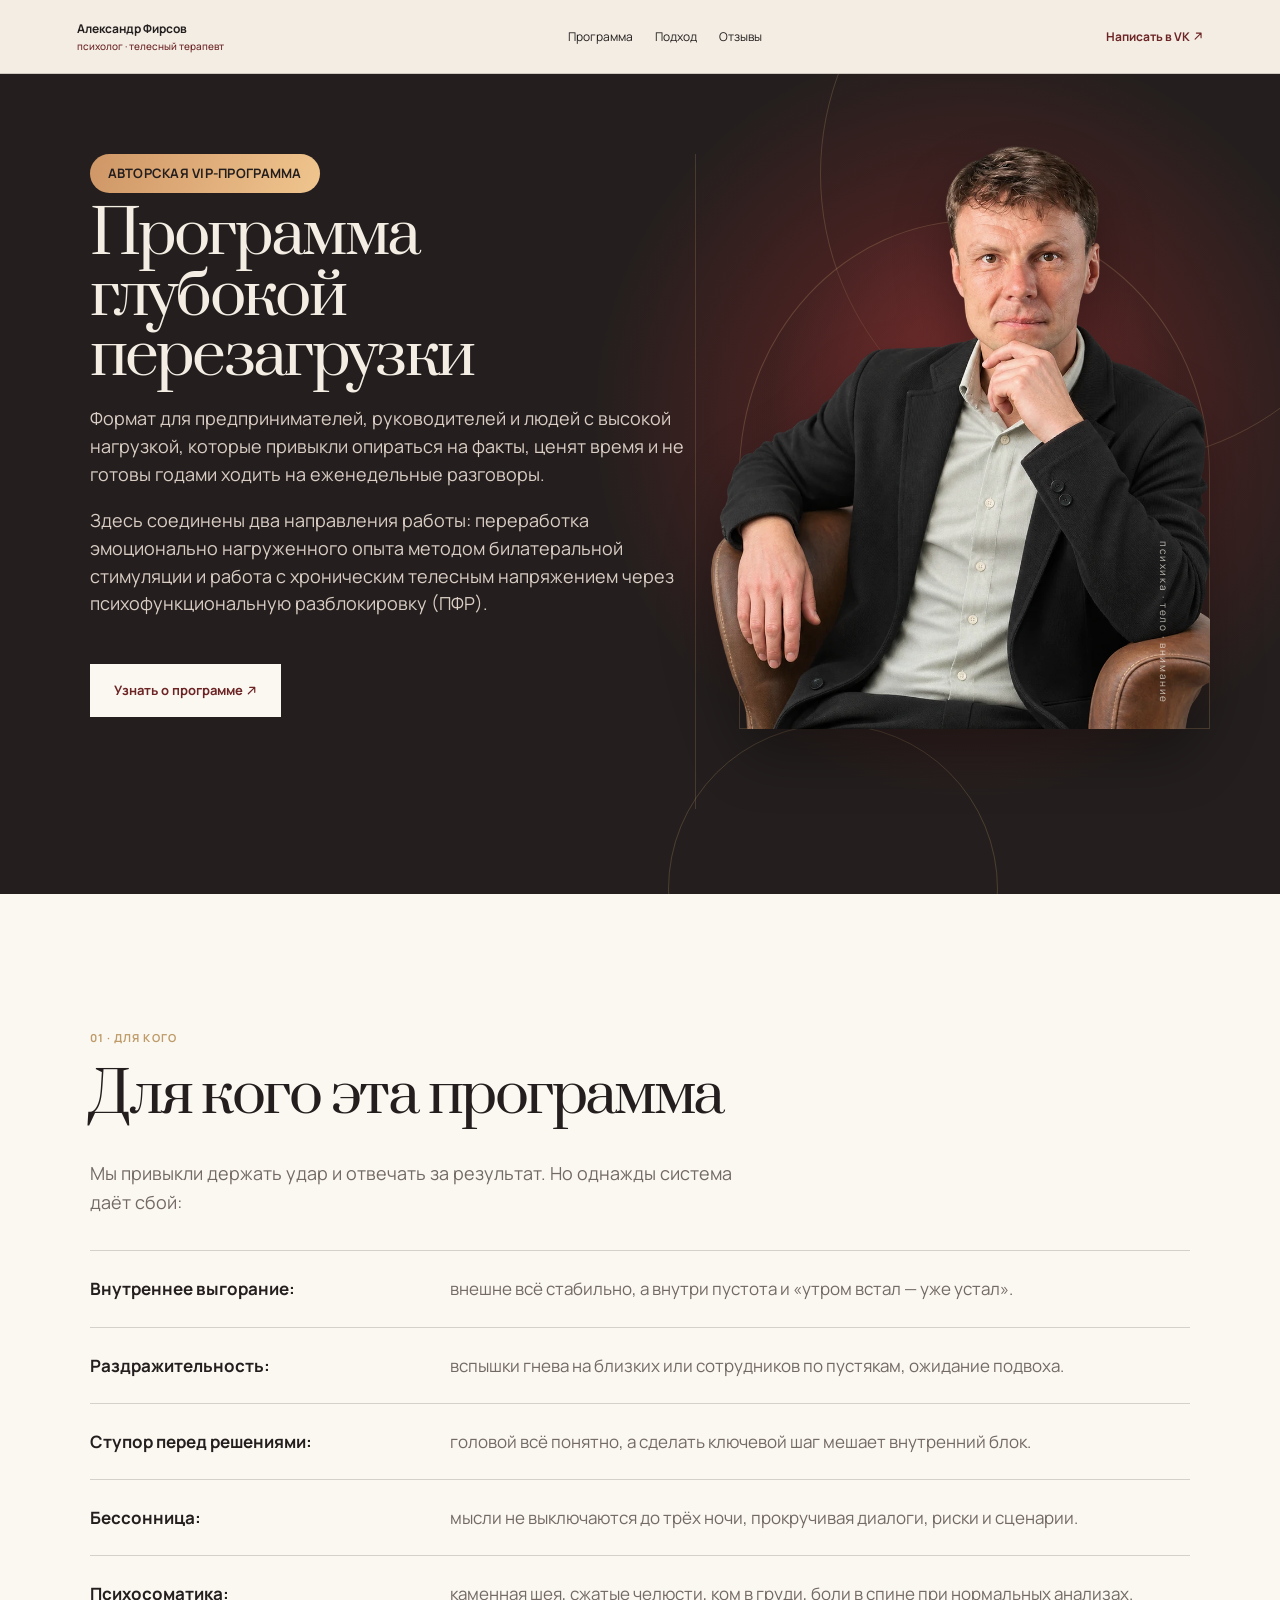
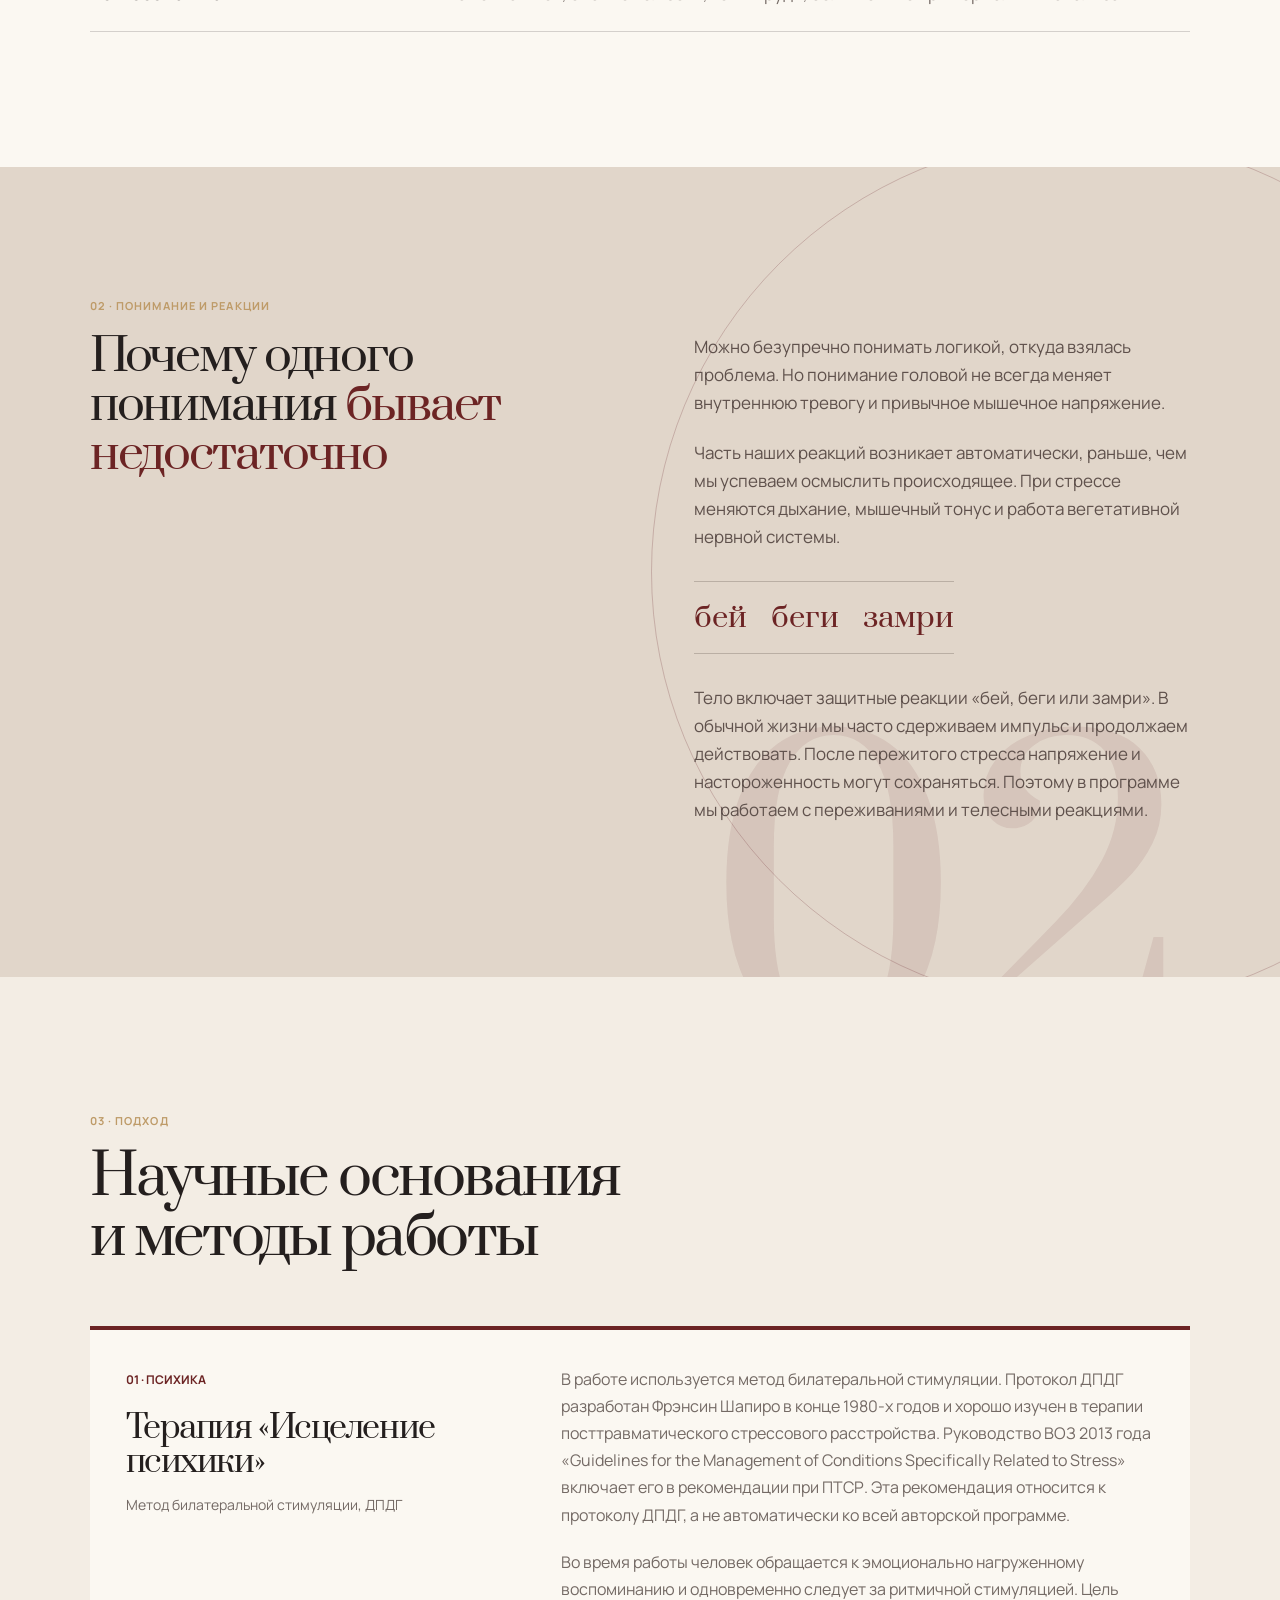
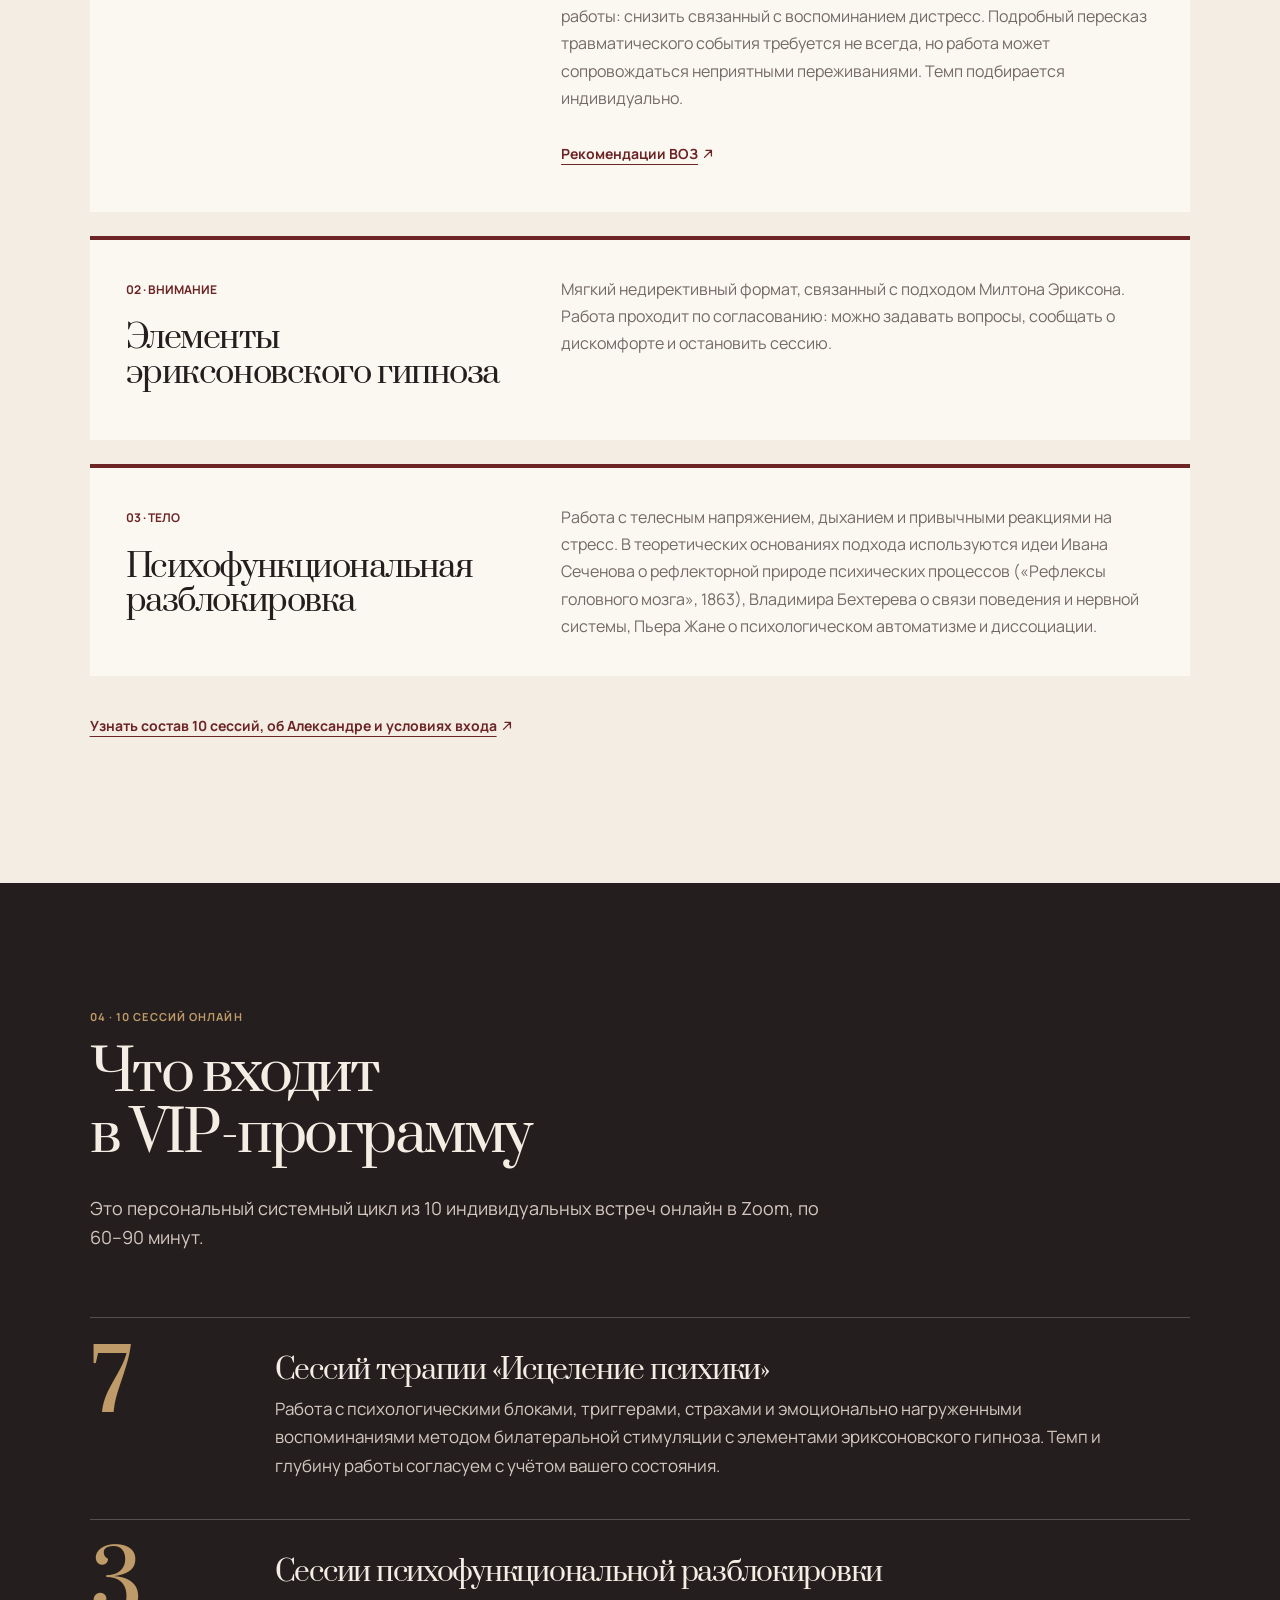
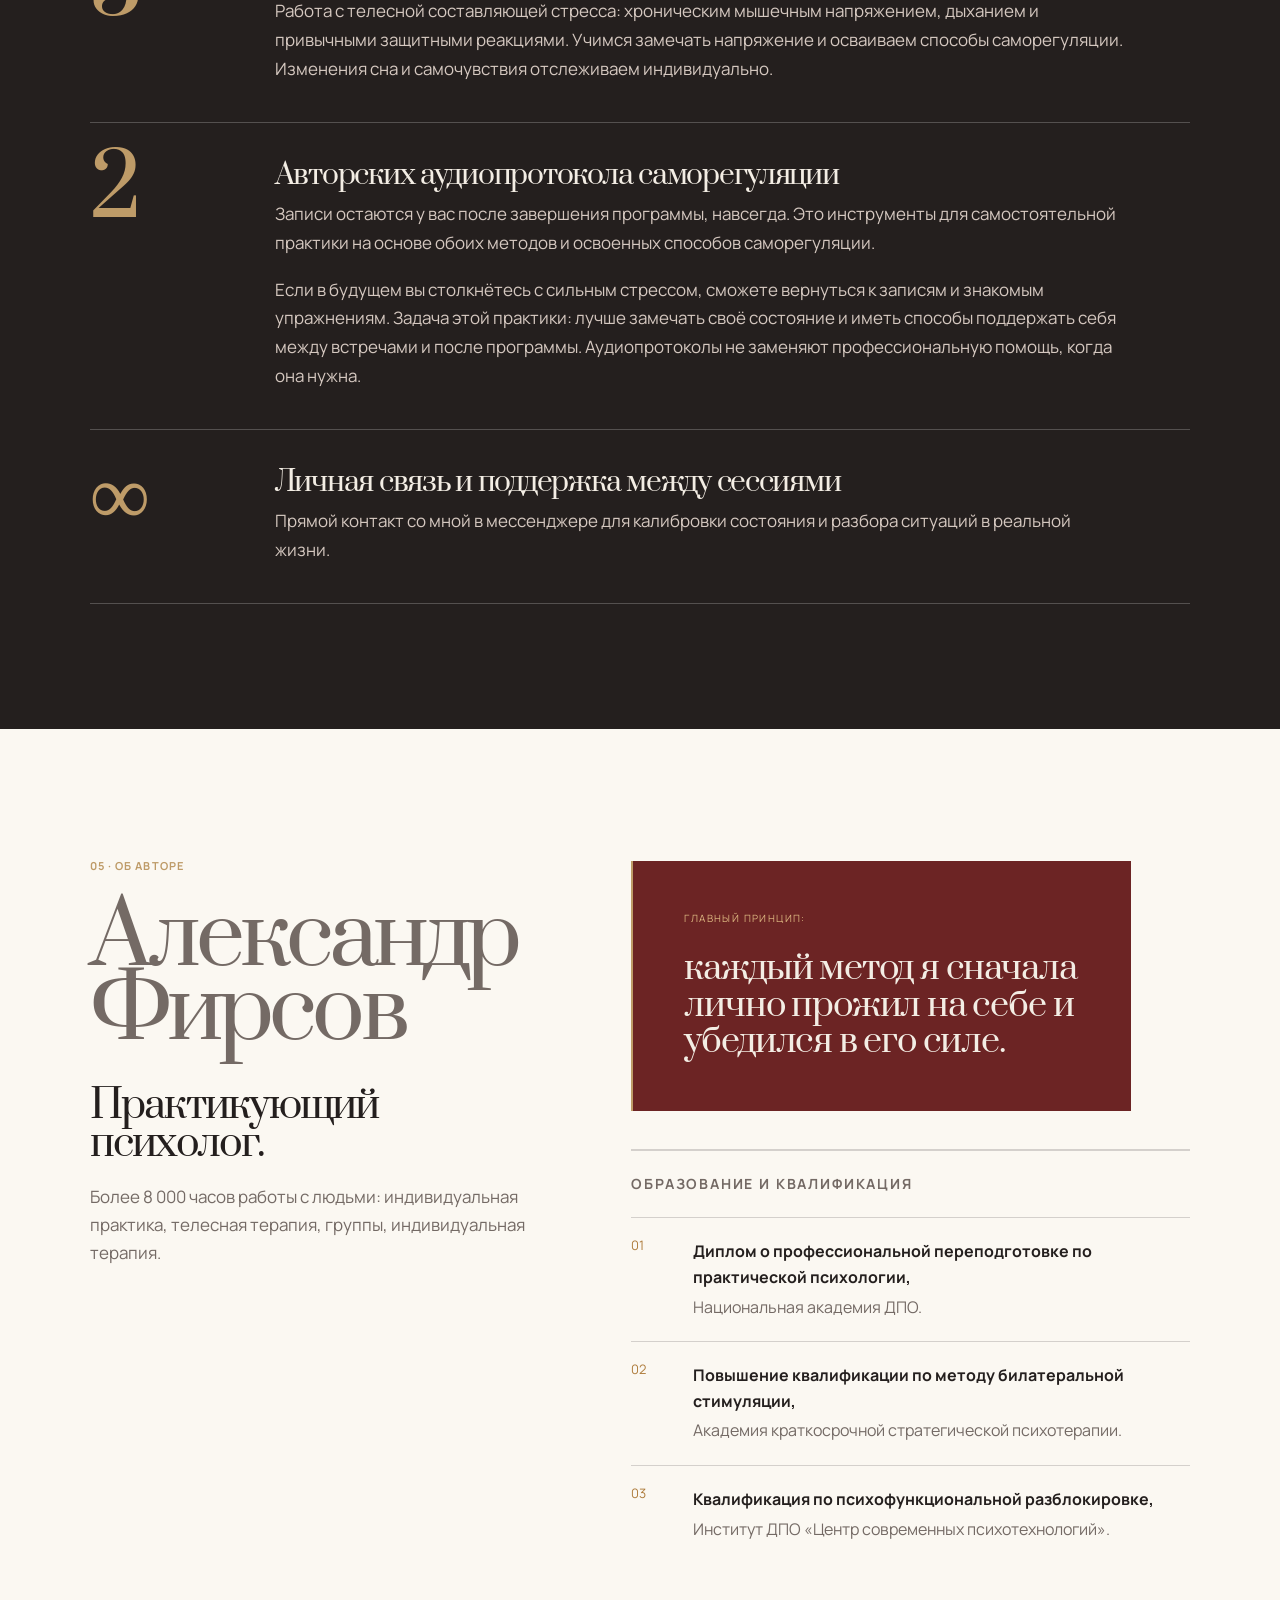
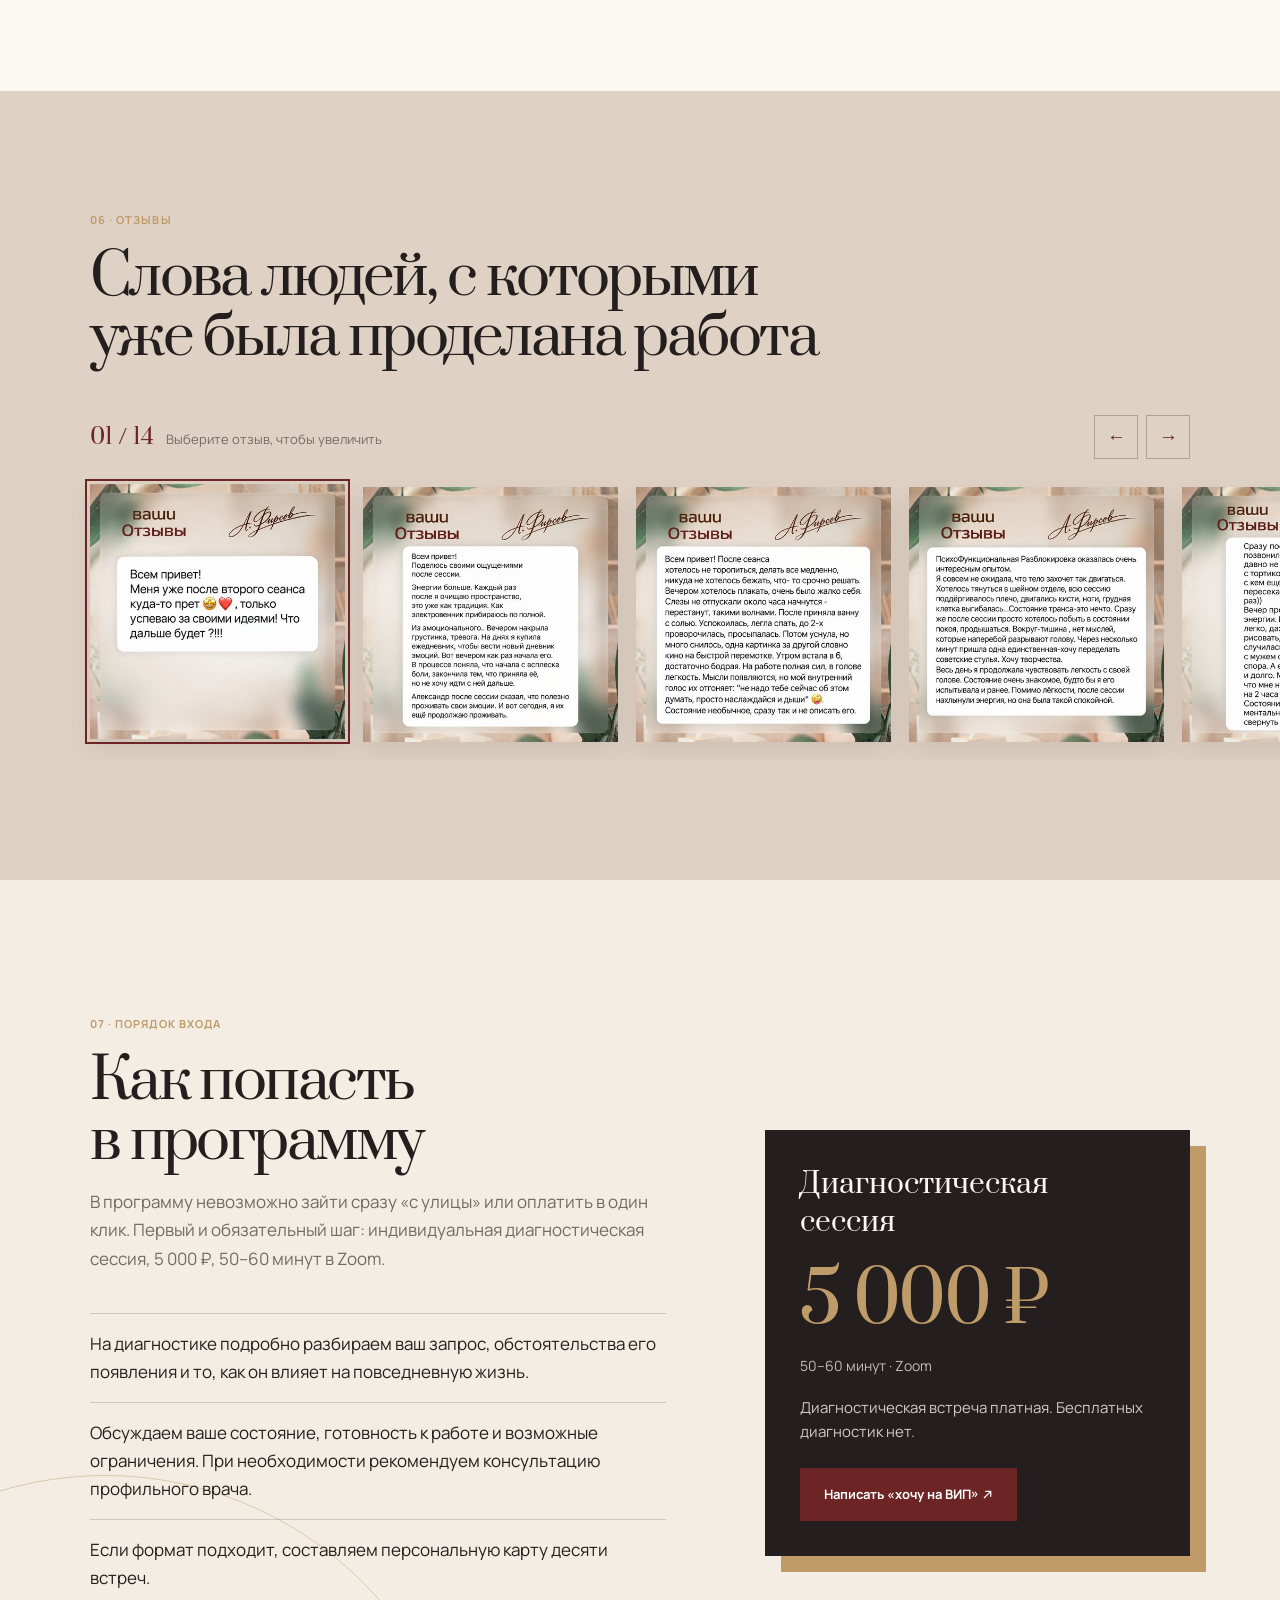
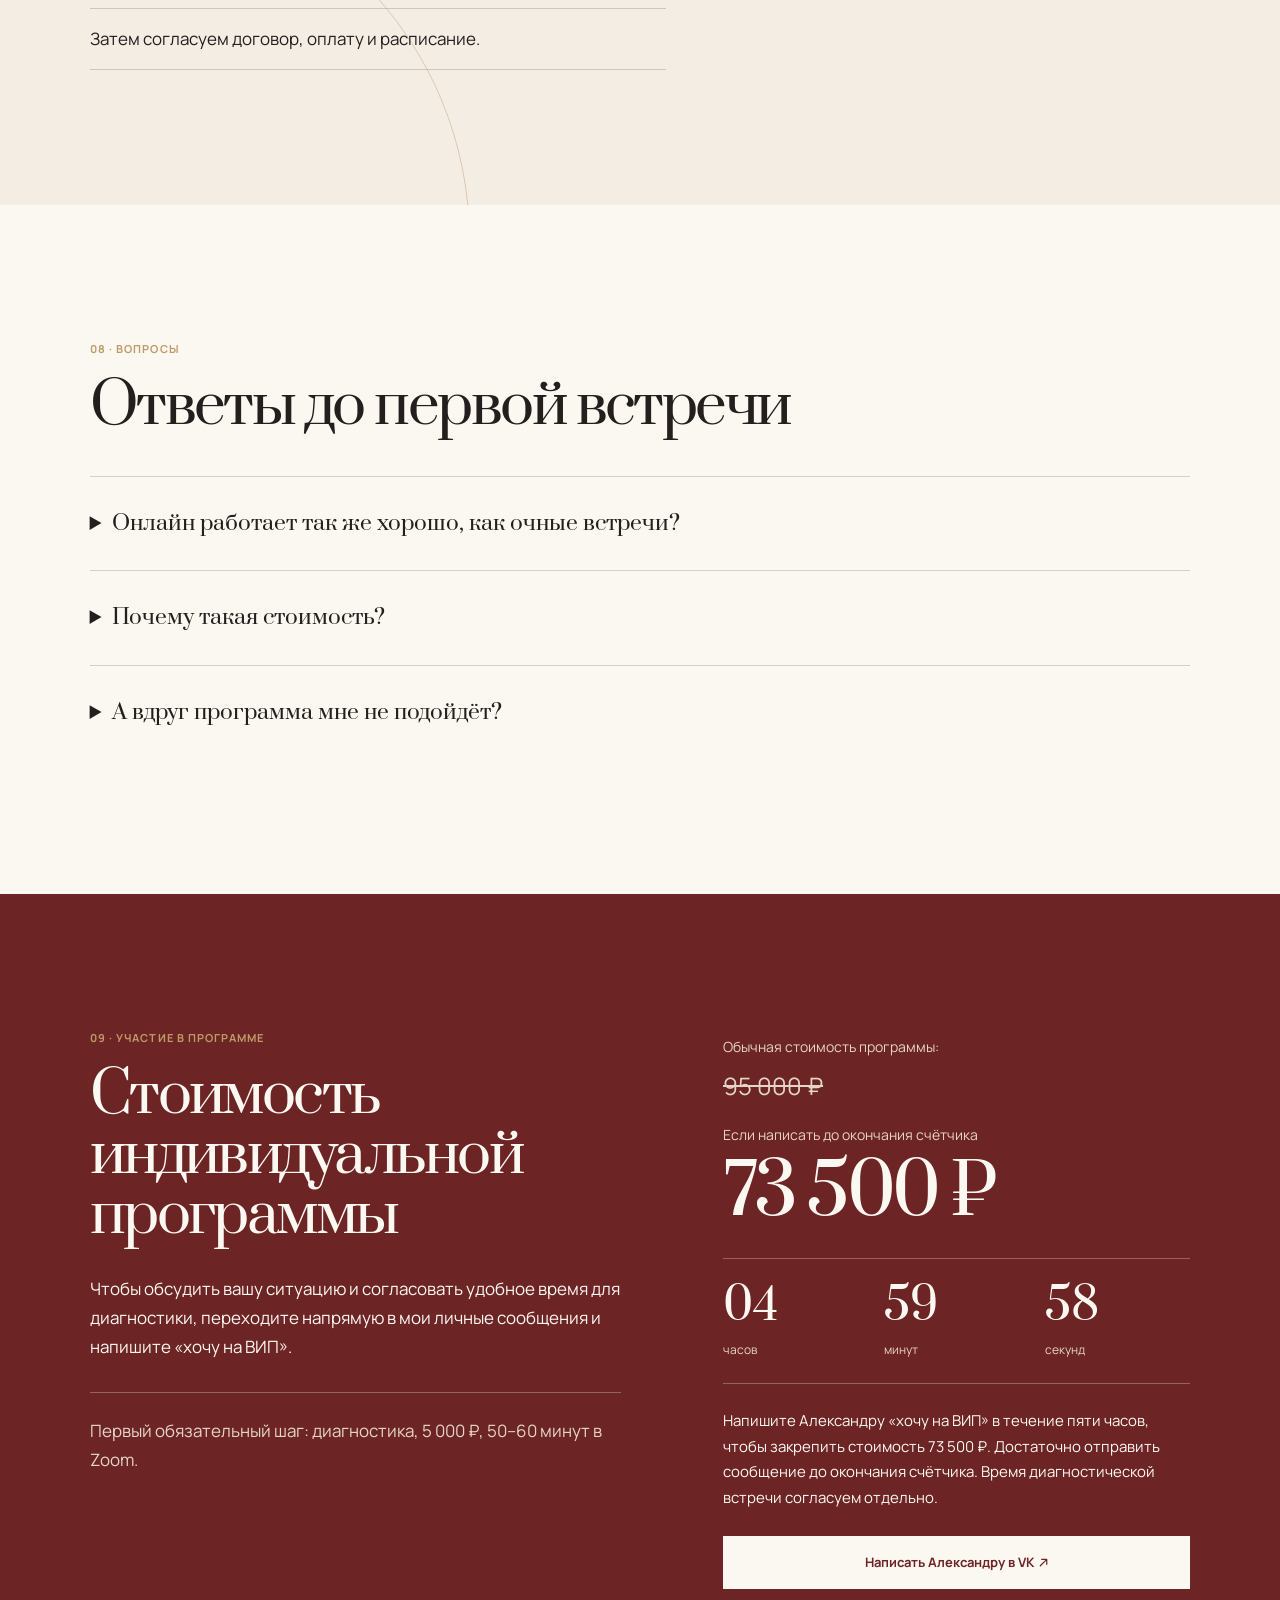
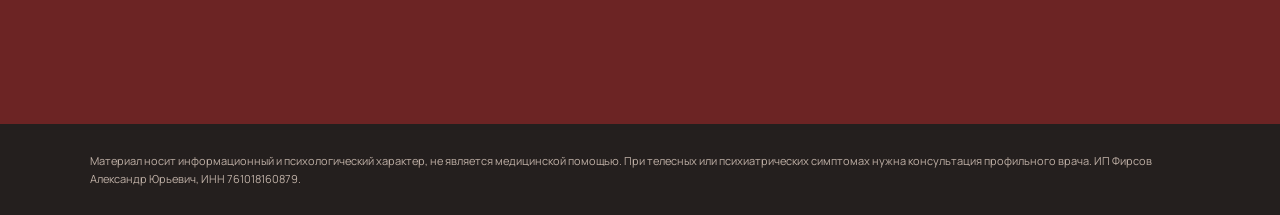
==== commit 5662e94e: "Refine hero, hover motion and review frame" ====
--- a/variant.html
+++ b/variant.html
@@ -38,10 +38,6 @@
 <h1>Программа<br>глубокой<br>перезагрузки</h1>
 <p>Формат для предпринимателей, руководителей и людей с высокой нагрузкой, которые привыкли опираться на факты, ценят время и не готовы годами ходить на еженедельные разговоры.</p>
 <p>Здесь соединены два направления работы: переработка эмоционально нагруженного опыта методом билатеральной стимуляции и работа с хроническим телесным напряжением через психофункциональную разблокировку (ПФР).</p>
-<div class="facts">
-<b>10 <small>индивидуальных сессий онлайн</small></b>
-<b>60–90 <small>минут · Zoom</small></b>
-</div>
 <a class="button" href="#for-whom">Узнать о программе <svg class="aar" viewBox="0 0 12 12" aria-hidden="true"><path d="M2.5 9.5 9.5 2.5M4 2.5h5.5V8" fill="none" stroke="currentColor" stroke-width="1.3" stroke-linecap="round" stroke-linejoin="round"/></svg></a>
 </div>
 <figure>
--- a/styles-v6.css
+++ b/styles-v6.css
@@ -23,8 +23,7 @@
 .button:active { transform:translateY(1px); }
 .hero { padding-top:80px; padding-bottom:55px; }
 .hero p:not(.tag) { line-height:1.55; }
-.hero .facts { flex-wrap:wrap; gap:24px; margin:24px 0; }
-.hero .facts small { margin-top:6px; font-size:12px; }
+.hero .button { margin-top:28px; }
 .hero > div,.method-heading,.method-copy,.logic-copy,.program article > div,
 .entry > div,.offer-copy,.offer-details { min-width:0; }
 .intro h2 { max-width:850px; }
@@ -72,6 +71,29 @@
 .faq summary { min-height:44px; padding:8px 30px 8px 0; line-height:1.4; }
 .faq details p { max-width:900px; font-size:17px; line-height:1.7; }
 .review-toolbar .review-nav,.review-dialog-close,.review-dialog-nav { width:44px; height:44px; }
+.review-thumbs { padding-top:10px; scroll-padding-inline:7vw; }
+
+/* --- Quiet hover motion: the symptom rows set the pace ------------------ */
+.program article,
+.entry li,
+.about-credentials article { transition:transform .25s; }
+.program article:hover,
+.entry li:hover,
+.about-credentials article:hover { transform:translateX(8px); }
+
+.methods article { transition:transform .25s,box-shadow .25s; }
+.methods article:hover { transform:translateY(-3px); box-shadow:0 16px 34px rgba(36,31,30,.12); }
+
+.faq summary { transition:color .2s; }
+.faq details:hover summary { color:var(--wine); }
+
+@media (prefers-reduced-motion:reduce) {
+  .symptoms article:hover,
+  .program article:hover,
+  .entry li:hover,
+  .about-credentials article:hover,
+  .methods article:hover { transform:none; }
+}
 
 .offer {
   display:grid;
@@ -114,6 +136,7 @@
 }
 @media (max-width:800px) {
   .hero { padding:55px 20px 0; }
+  .review-thumbs { scroll-padding-inline:20px; }
   .hero h1 { font-size:clamp(43px,12.6vw,58px); }
   .hero p:not(.tag) { font-size:16px; }
   .hero .facts { gap:22px; }
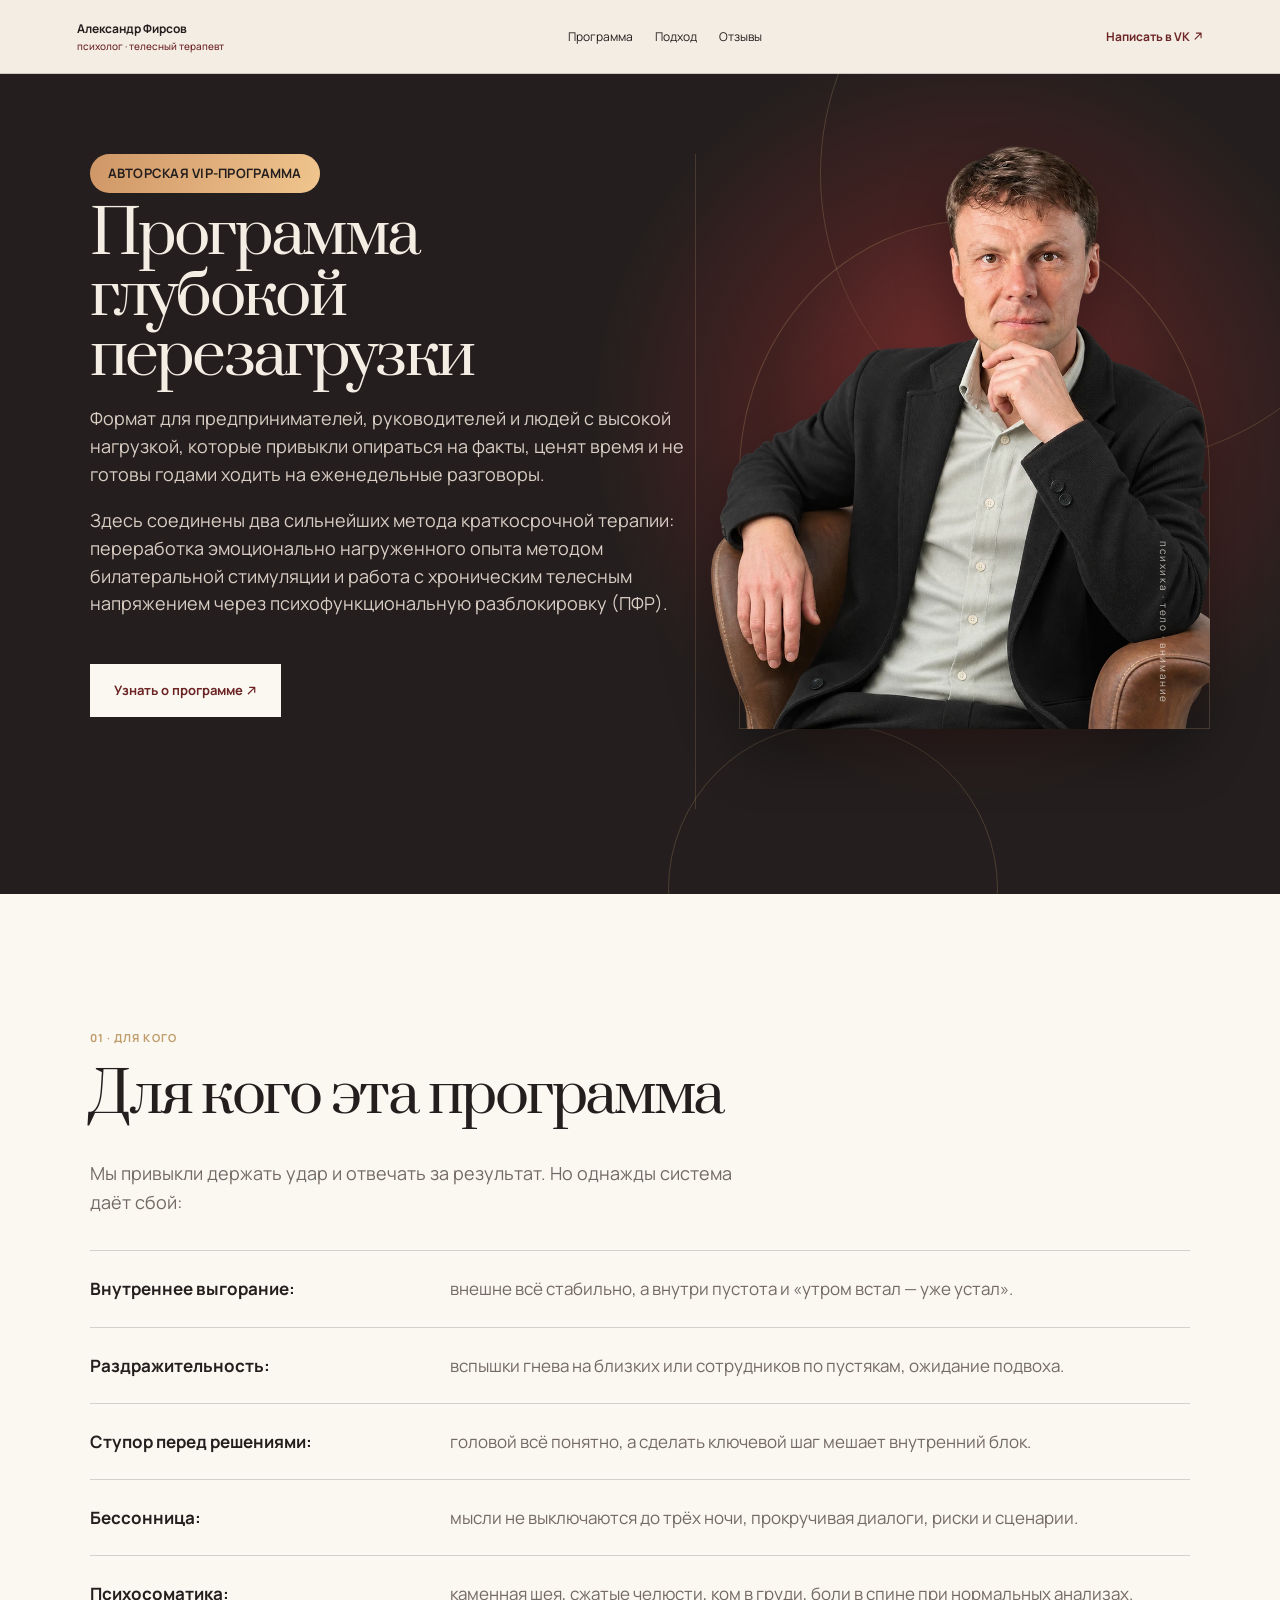
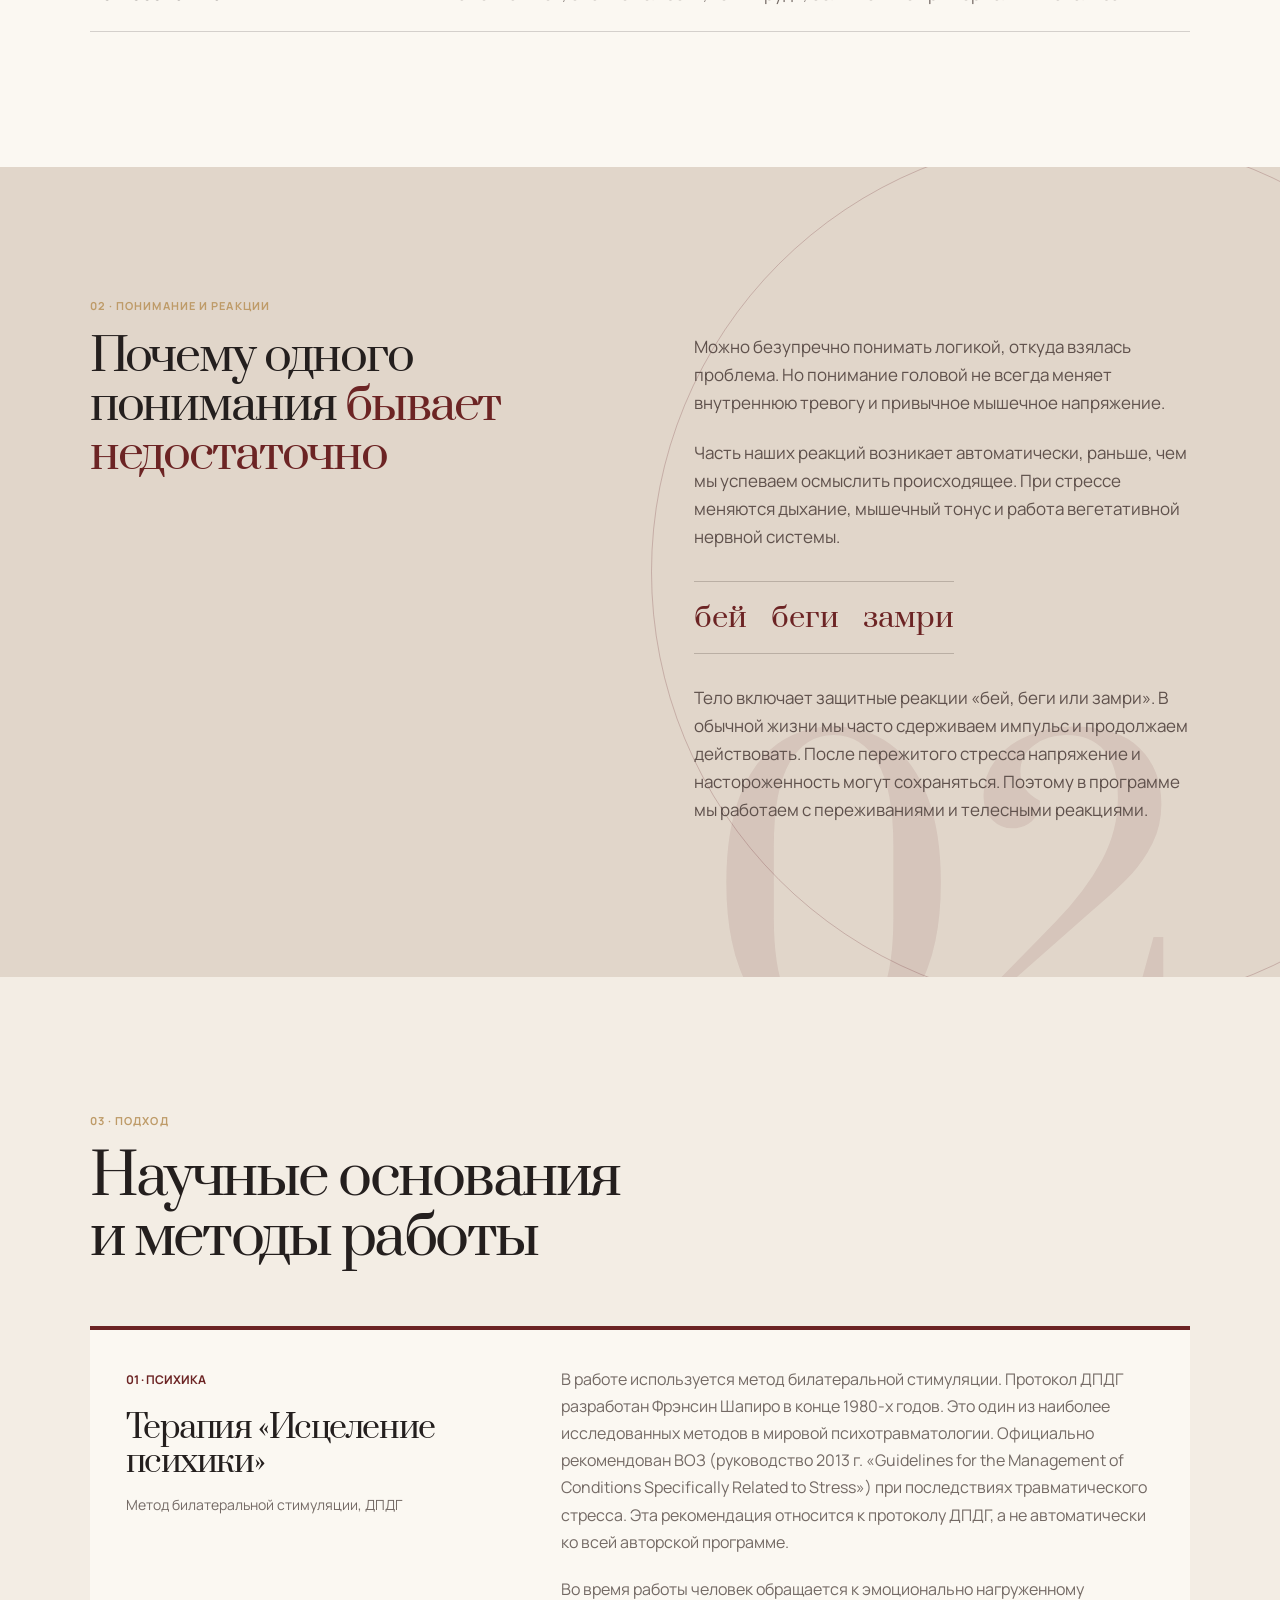
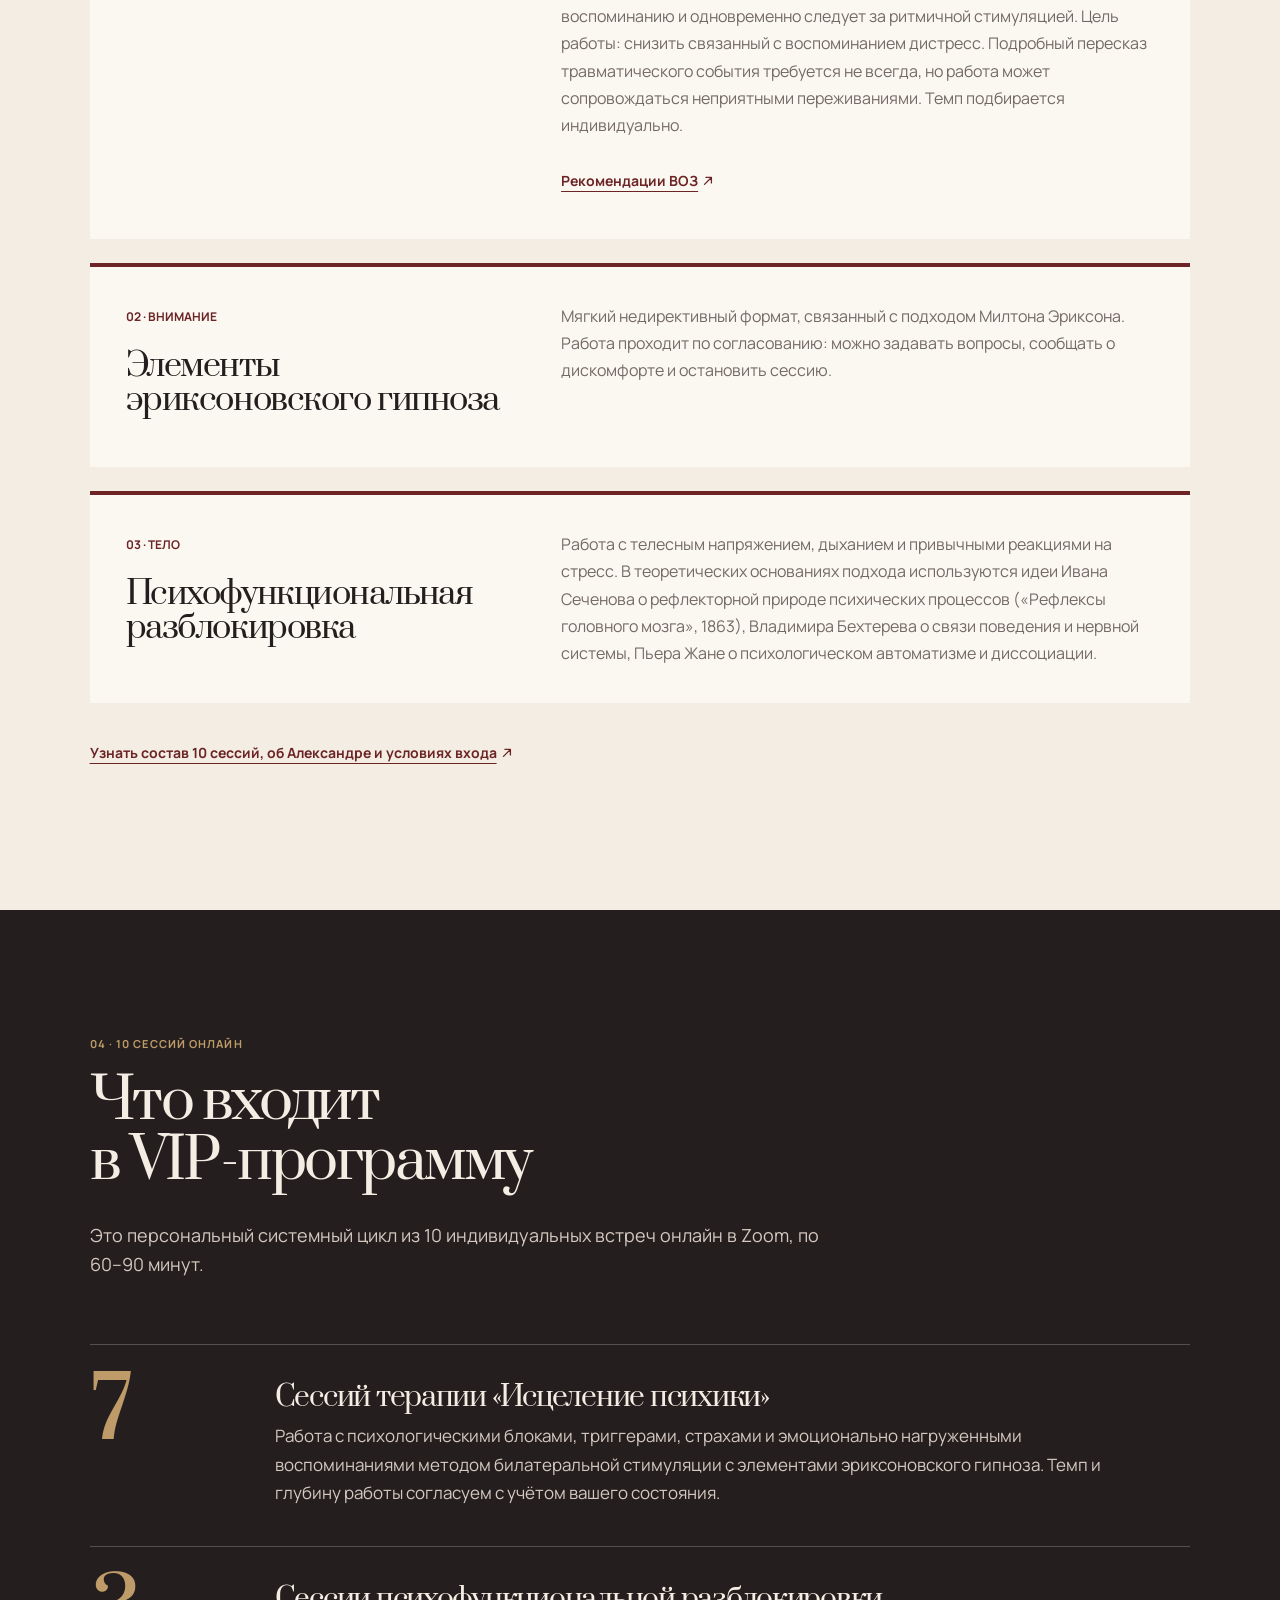
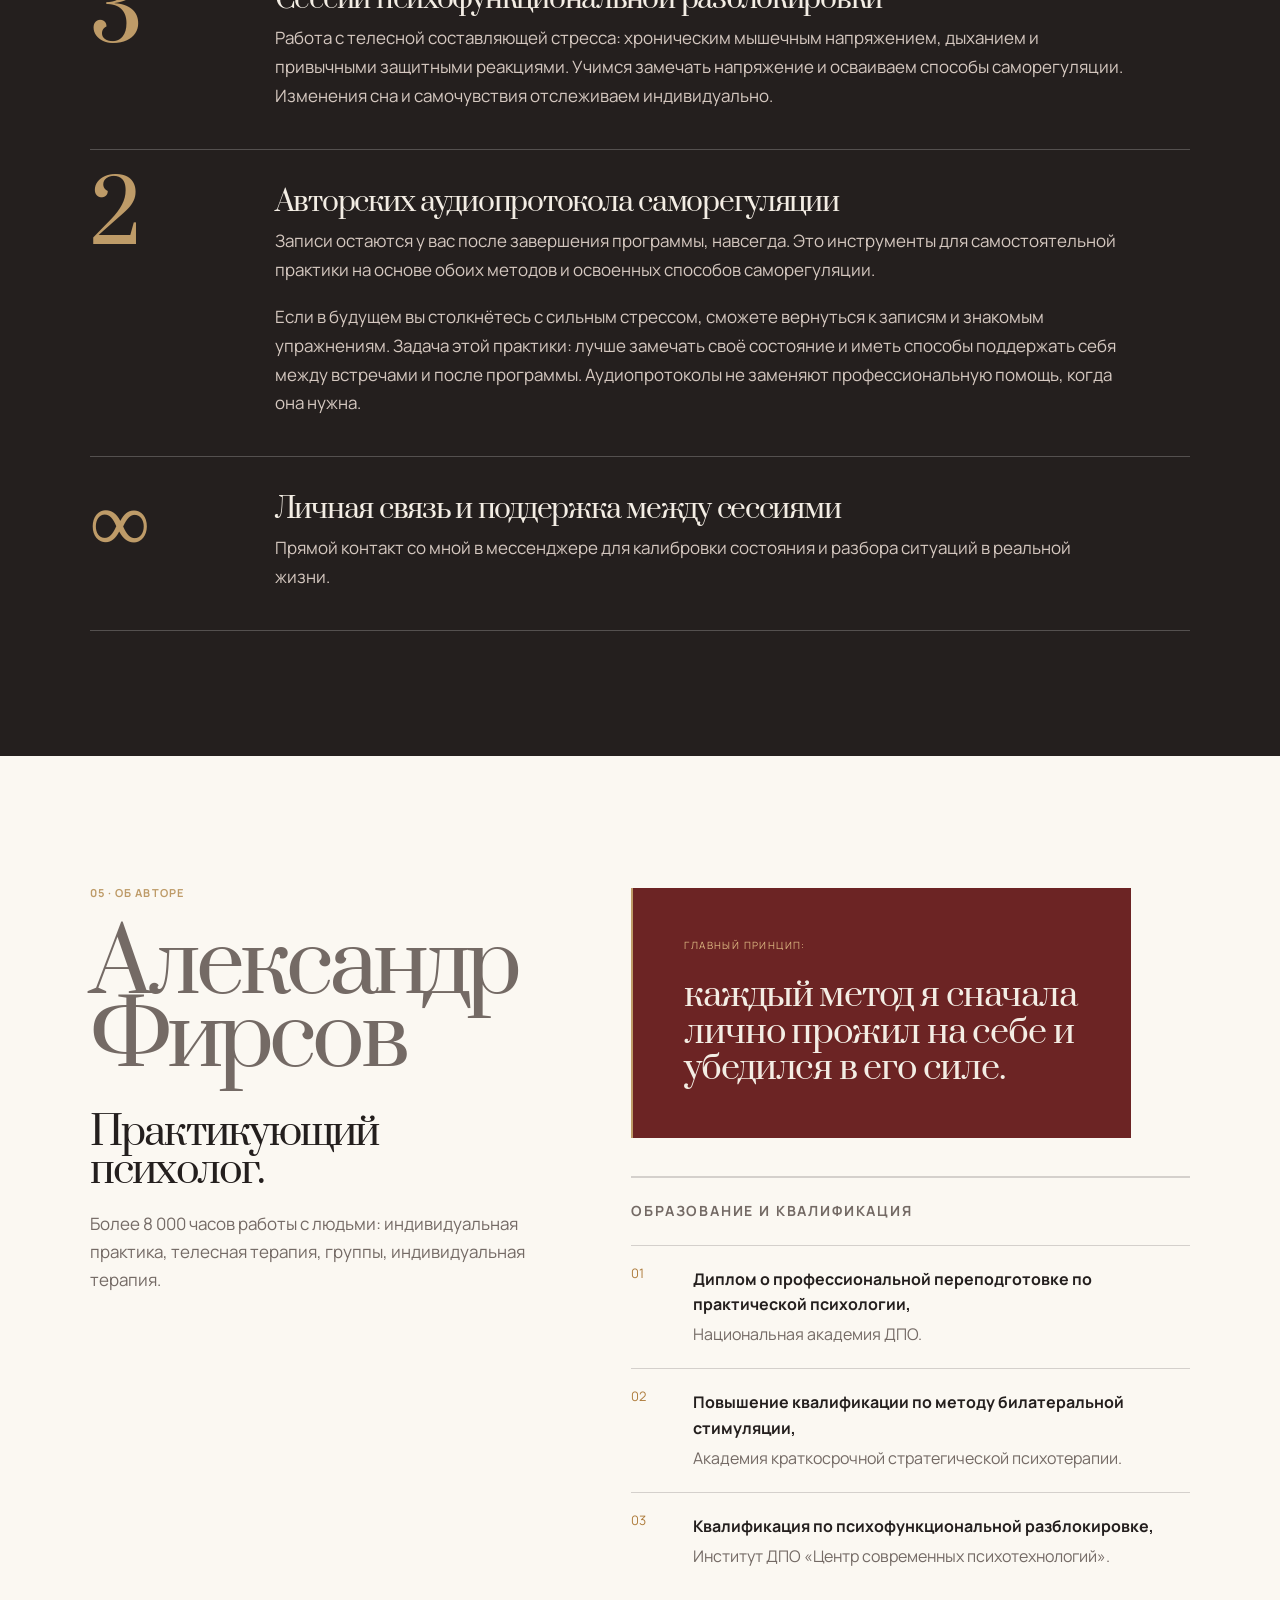
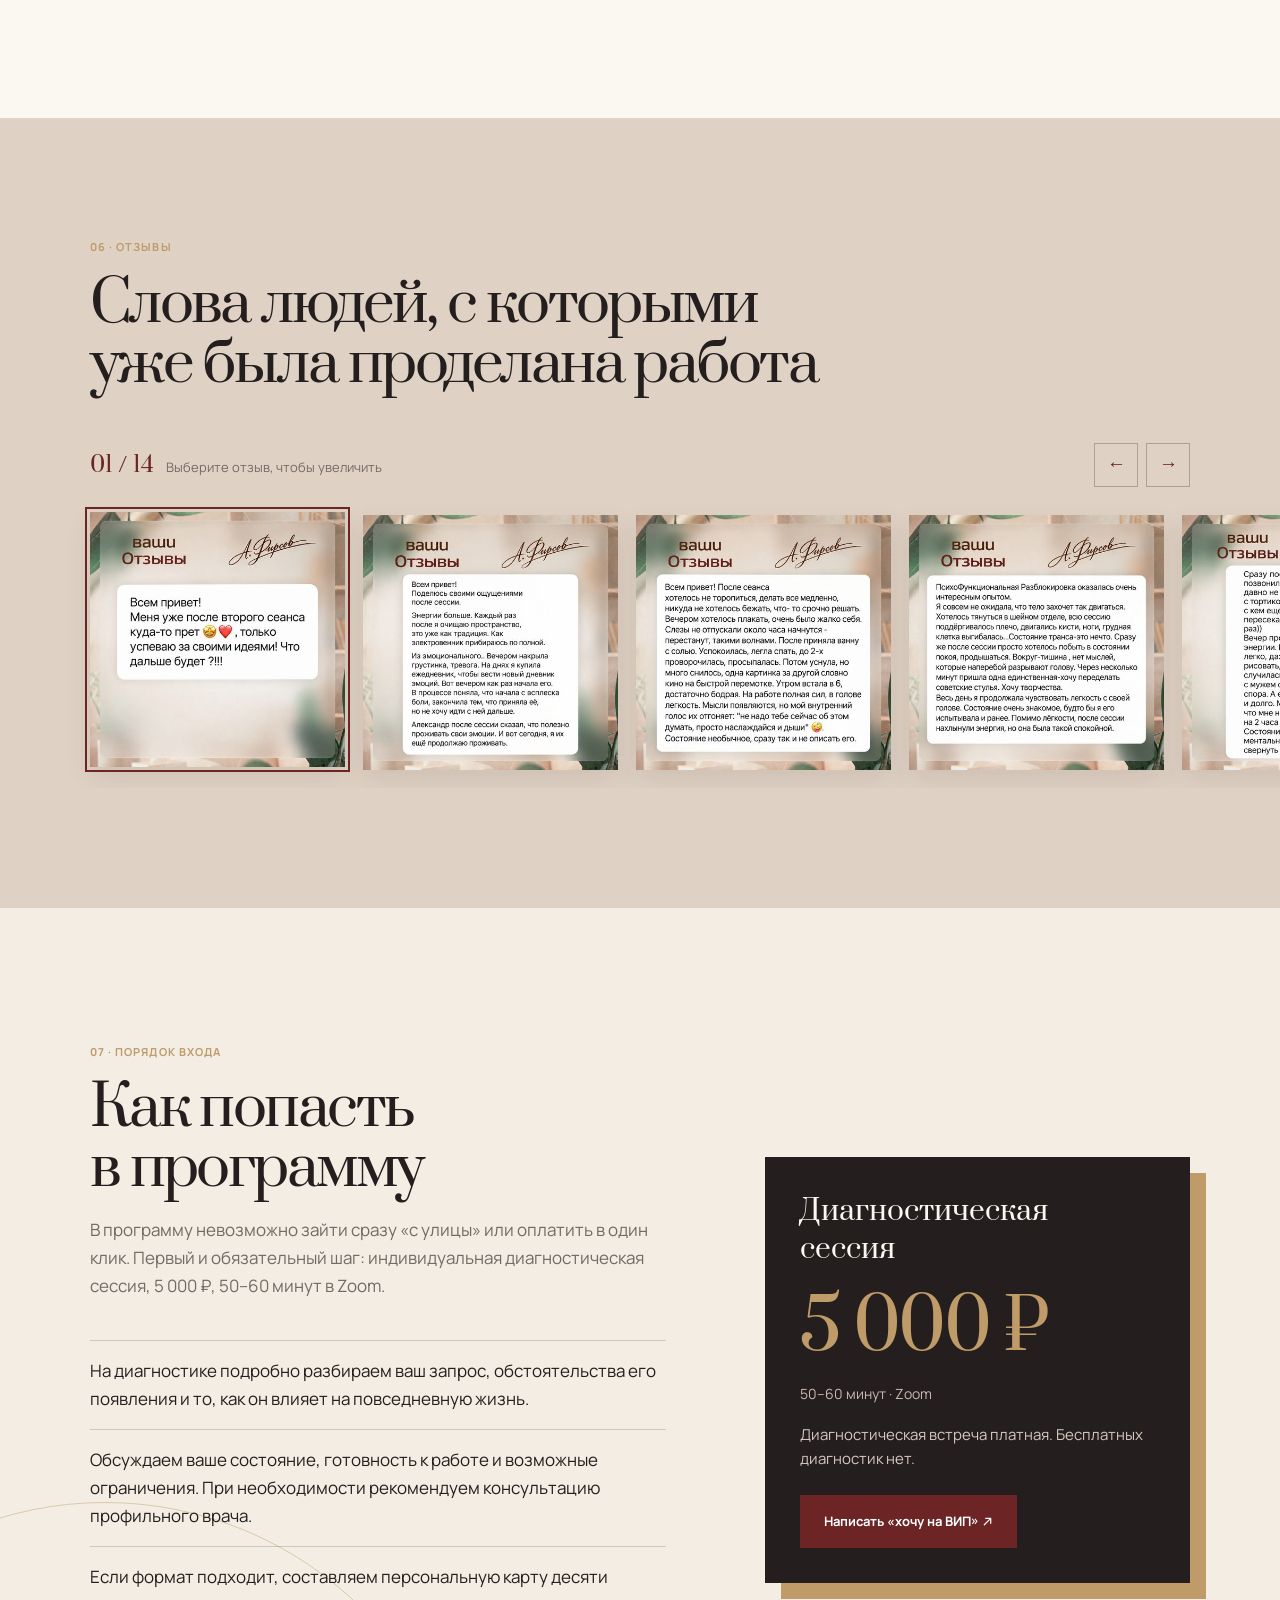
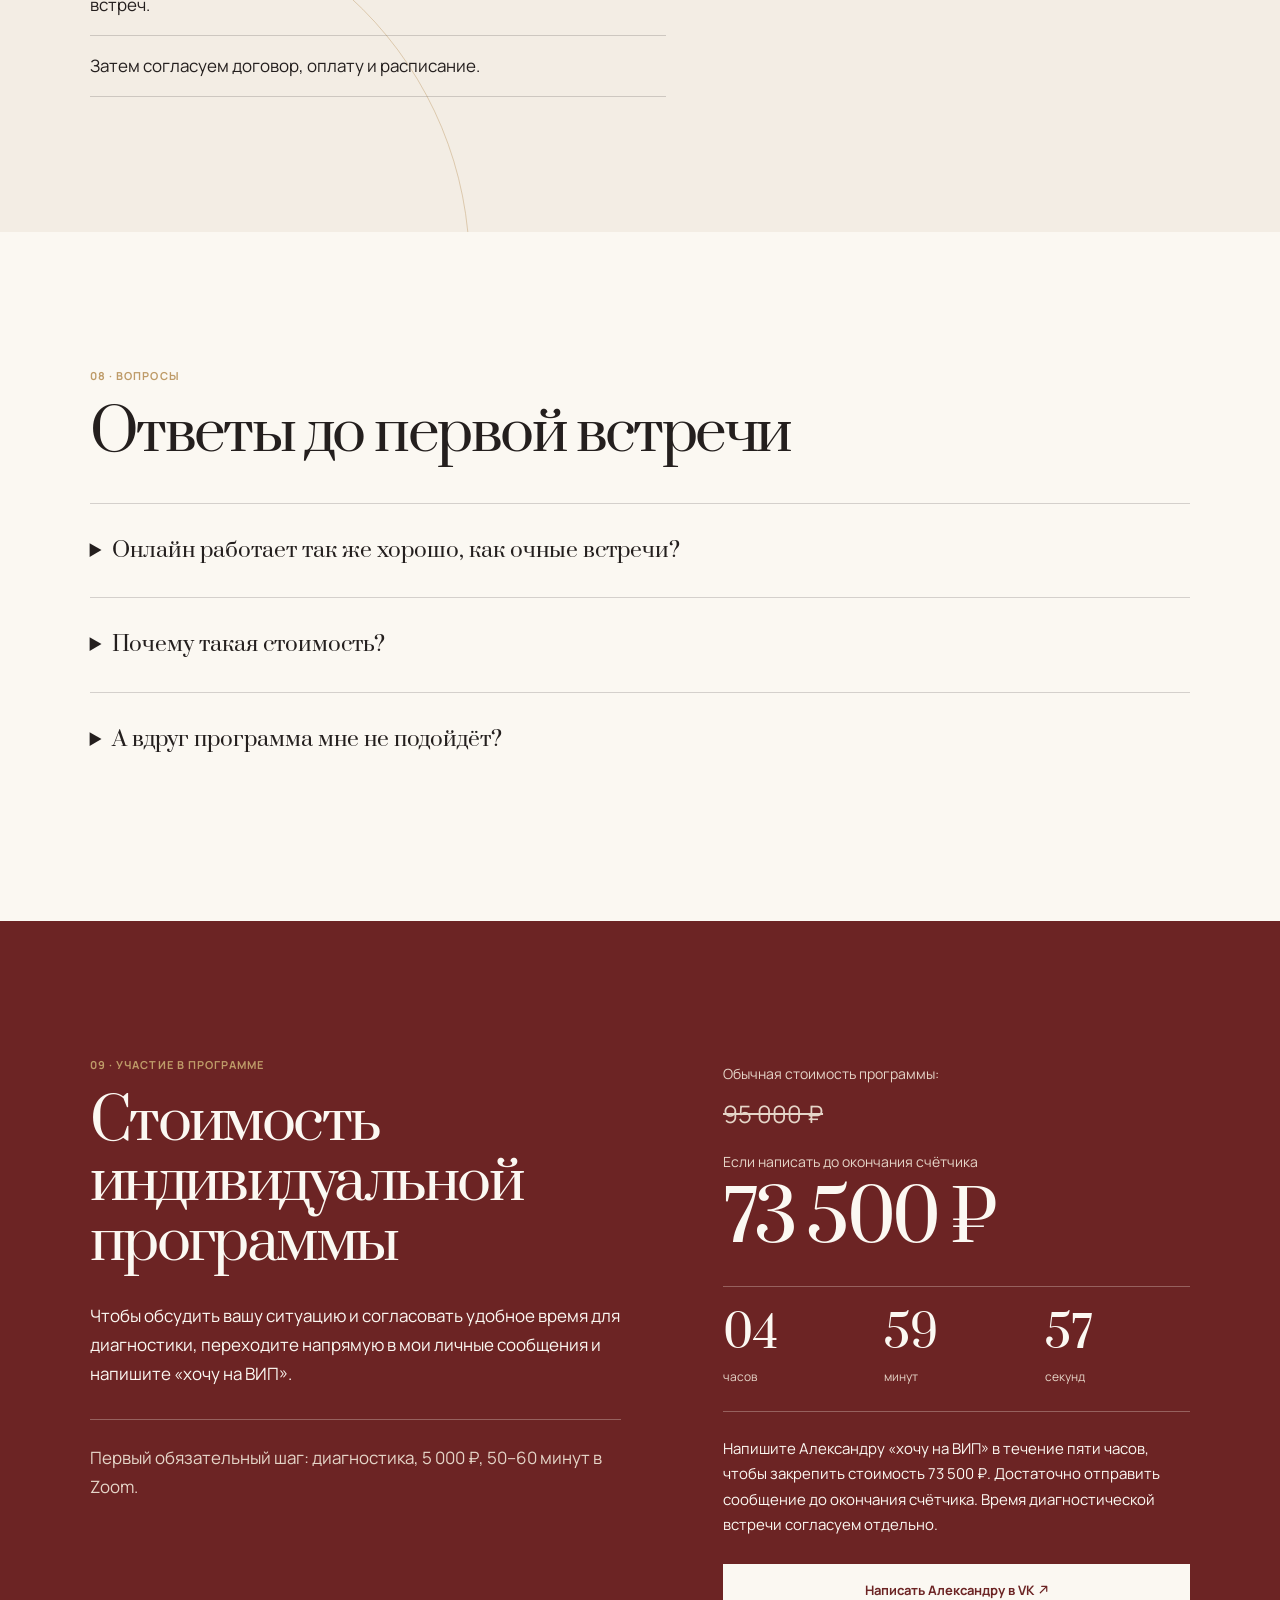
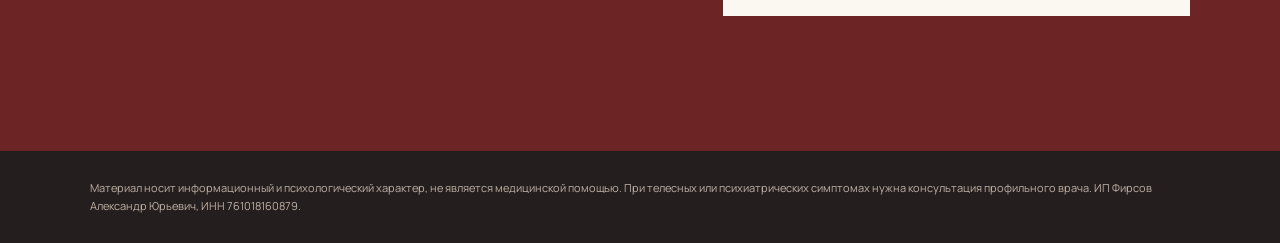
==== commit 675324ef: "Restore source wording for methods and WHO recommendation" ====
--- a/variant.html
+++ b/variant.html
@@ -37,7 +37,7 @@
 <p class="tag hero-kicker">АВТОРСКАЯ VIP-ПРОГРАММА</p>
 <h1>Программа<br>глубокой<br>перезагрузки</h1>
 <p>Формат для предпринимателей, руководителей и людей с высокой нагрузкой, которые привыкли опираться на факты, ценят время и не готовы годами ходить на еженедельные разговоры.</p>
-<p>Здесь соединены два направления работы: переработка эмоционально нагруженного опыта методом билатеральной стимуляции и работа с хроническим телесным напряжением через психофункциональную разблокировку (ПФР).</p>
+<p>Здесь соединены два сильнейших метода краткосрочной терапии: переработка эмоционально нагруженного опыта методом билатеральной стимуляции и работа с хроническим телесным напряжением через психофункциональную разблокировку (ПФР).</p>
 <a class="button" href="#for-whom">Узнать о программе <svg class="aar" viewBox="0 0 12 12" aria-hidden="true"><path d="M2.5 9.5 9.5 2.5M4 2.5h5.5V8" fill="none" stroke="currentColor" stroke-width="1.3" stroke-linecap="round" stroke-linejoin="round"/></svg></a>
 </div>
 <figure>
@@ -84,7 +84,7 @@
 <p class="method-note">Метод билатеральной стимуляции, ДПДГ</p>
 </div>
 <div class="method-copy">
-<p>В работе используется метод билатеральной стимуляции. Протокол ДПДГ разработан Фрэнсин Шапиро в конце 1980-х годов и хорошо изучен в терапии посттравматического стрессового расстройства. Руководство ВОЗ 2013 года «Guidelines for the Management of Conditions Specifically Related to Stress» включает его в рекомендации при ПТСР. Эта рекомендация относится к протоколу ДПДГ, а не автоматически ко всей авторской программе.</p>
+<p>В работе используется метод билатеральной стимуляции. Протокол ДПДГ разработан Фрэнсин Шапиро в конце 1980-х годов. Это один из наиболее исследованных методов в мировой психотравматологии. Официально рекомендован ВОЗ (руководство 2013 г. «Guidelines for the Management of Conditions Specifically Related to Stress») при последствиях травматического стресса. Эта рекомендация относится к протоколу ДПДГ, а не автоматически ко всей авторской программе.</p>
 <p>Во время работы человек обращается к эмоционально нагруженному воспоминанию и одновременно следует за ритмичной стимуляцией. Цель работы: снизить связанный с воспоминанием дистресс. Подробный пересказ травматического события требуется не всегда, но работа может сопровождаться неприятными переживаниями. Темп подбирается индивидуально.</p>
 <a href="https://www.who.int/publications/i/item/9789241505406" target="_blank" rel="noreferrer">Рекомендации ВОЗ <svg class="aar" viewBox="0 0 12 12" aria-hidden="true"><path d="M2.5 9.5 9.5 2.5M4 2.5h5.5V8" fill="none" stroke="currentColor" stroke-width="1.3" stroke-linecap="round" stroke-linejoin="round"/></svg></a>
 </div>
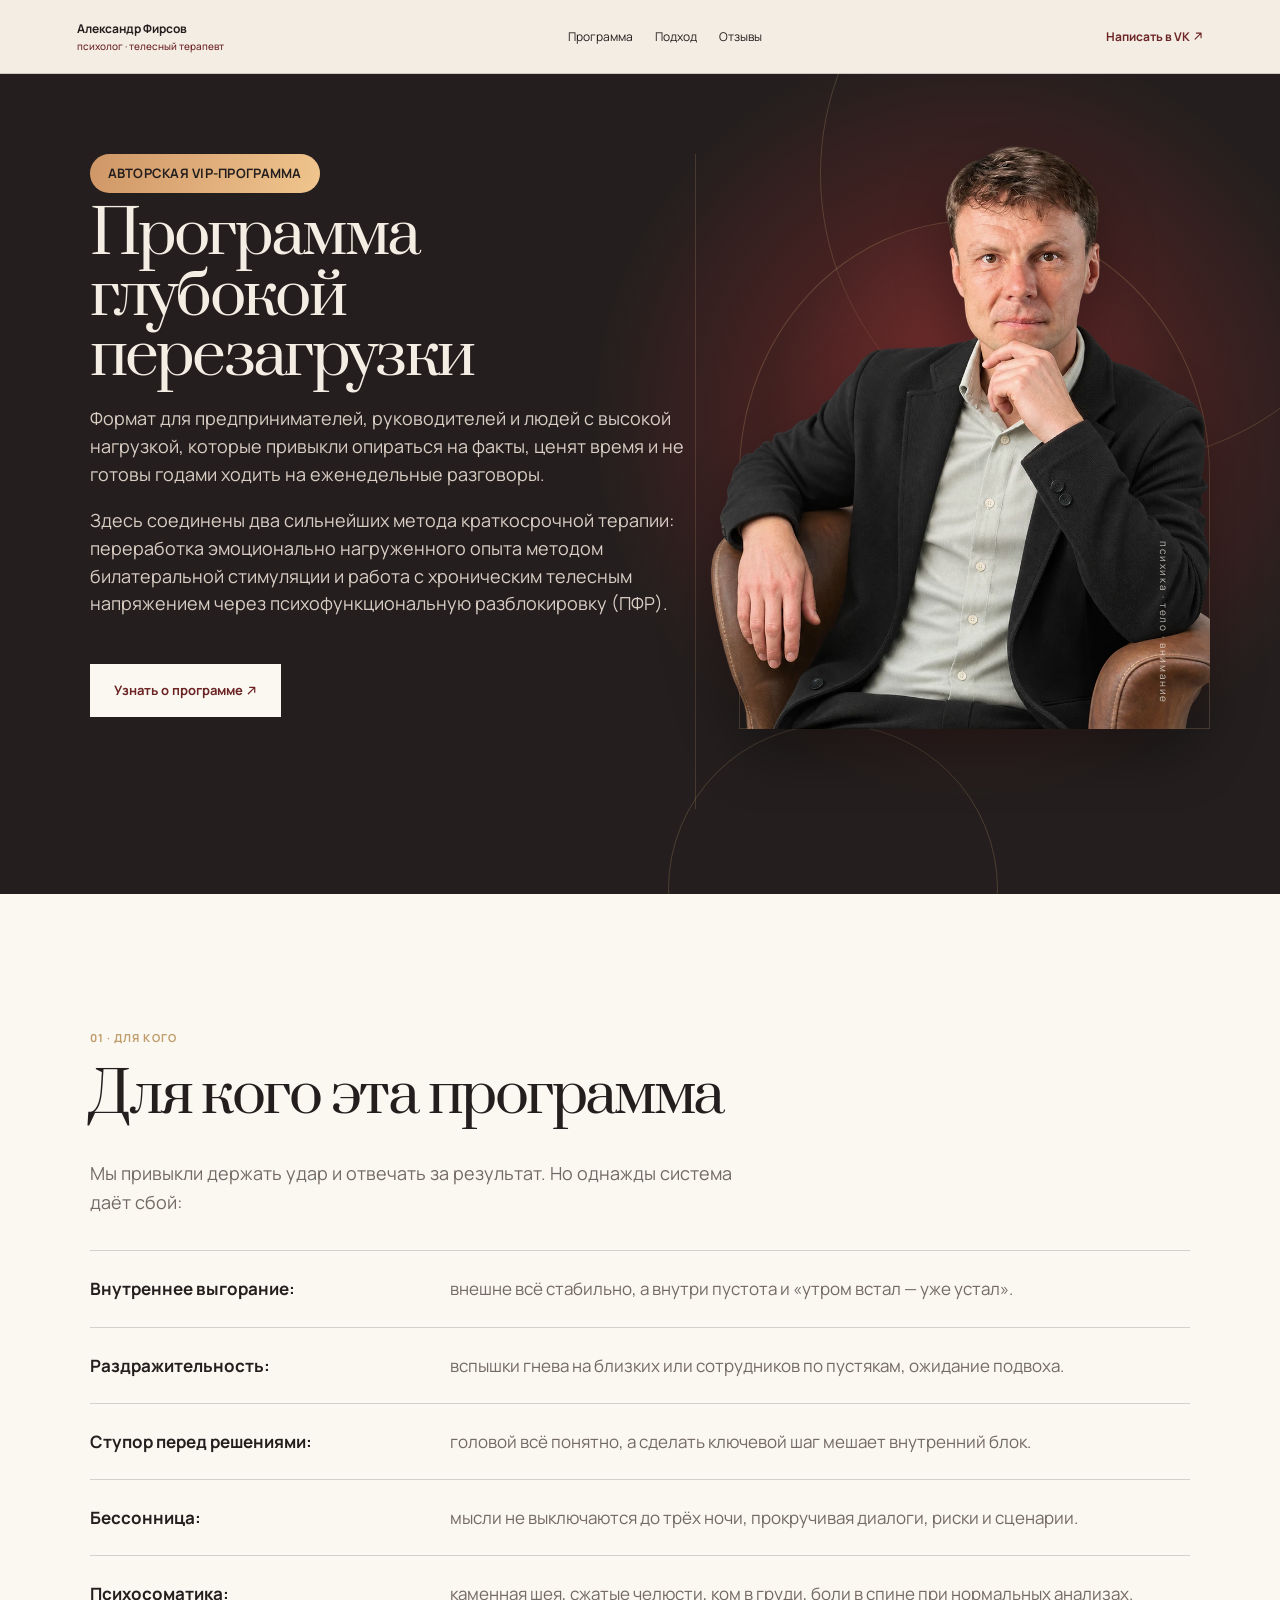
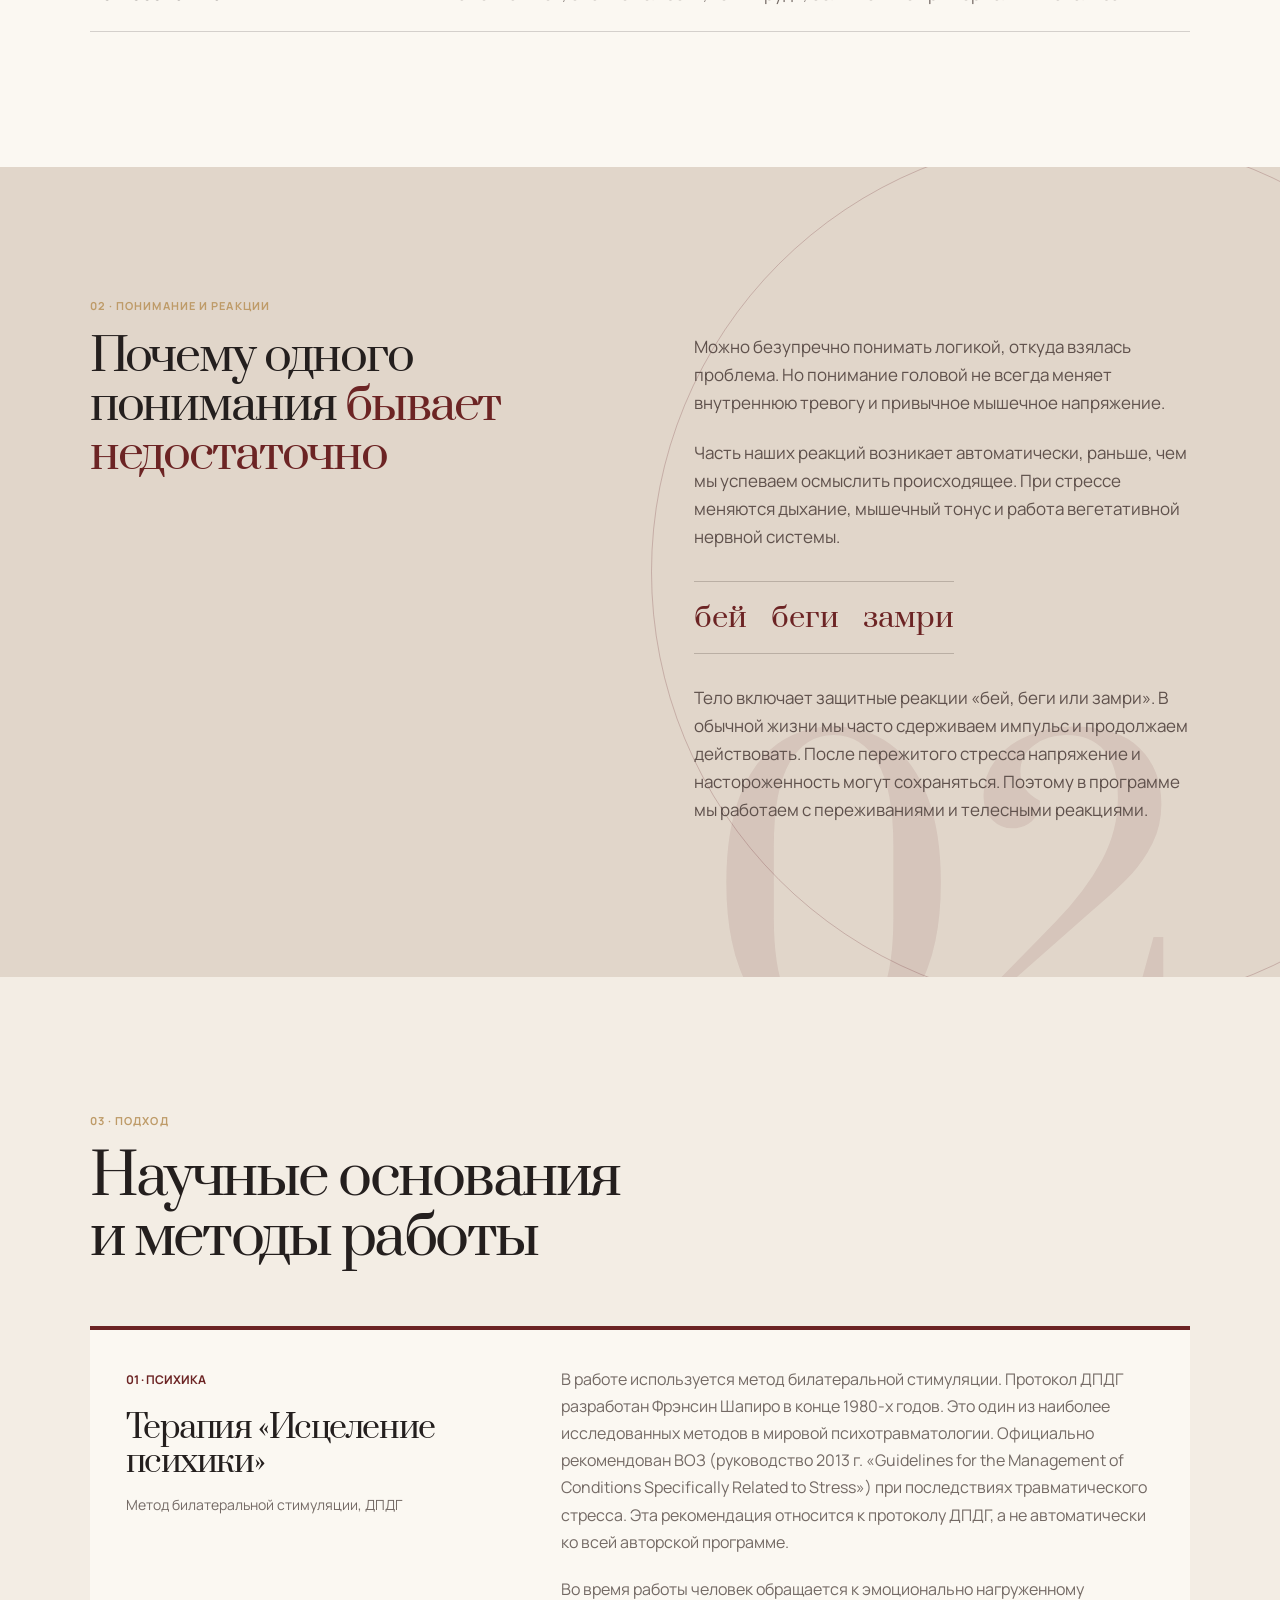
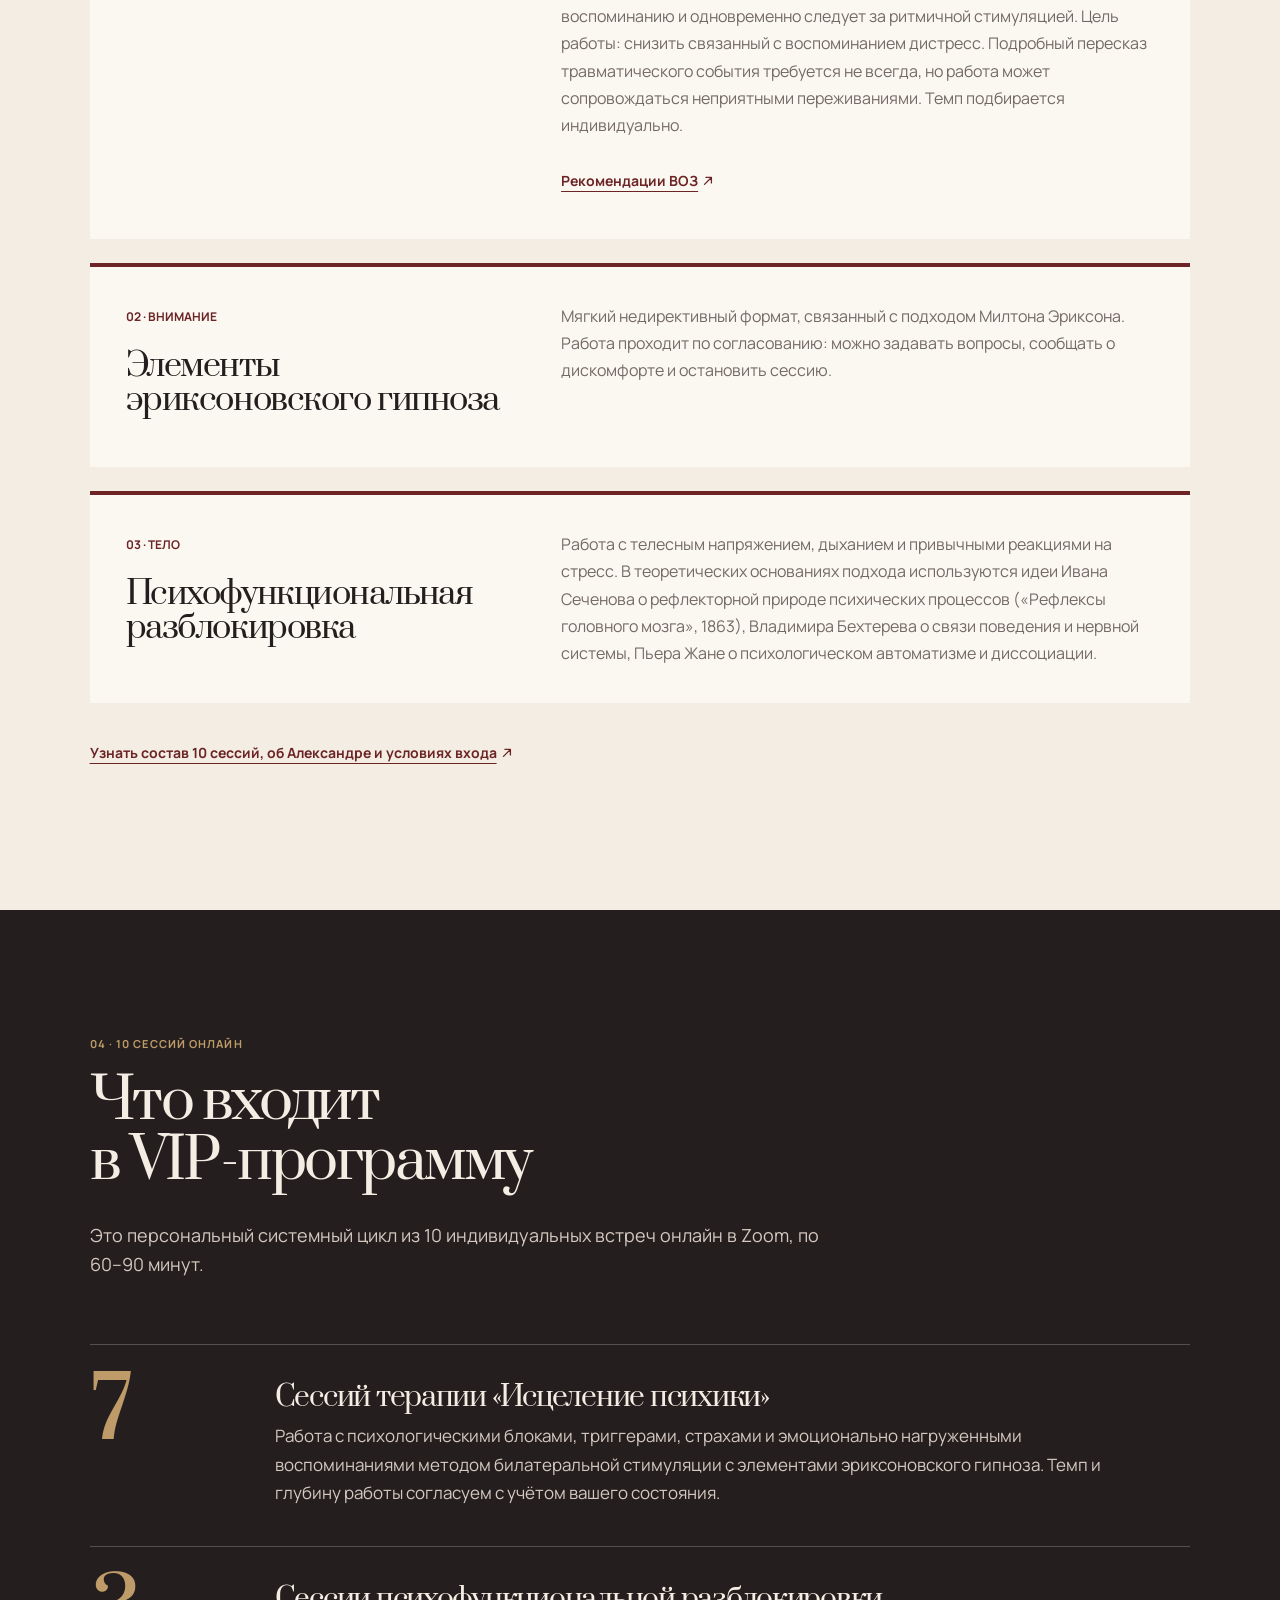
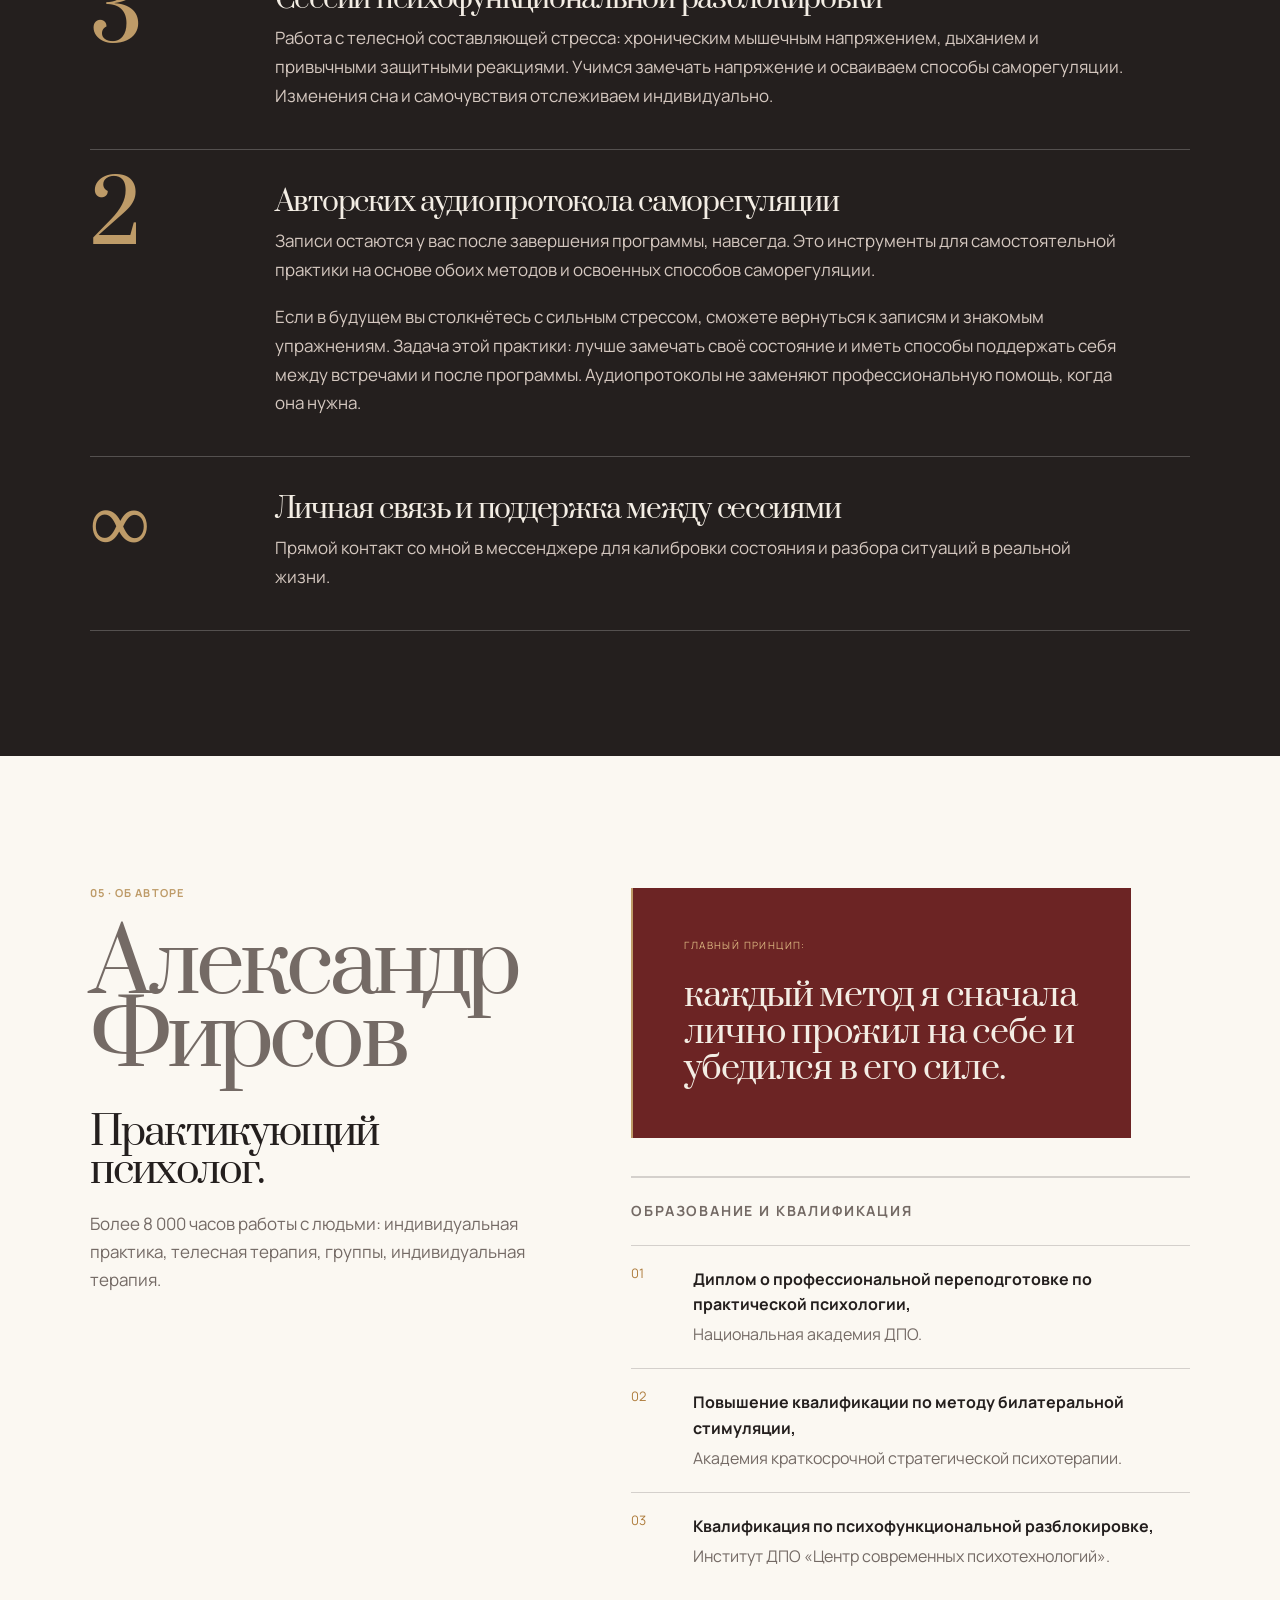
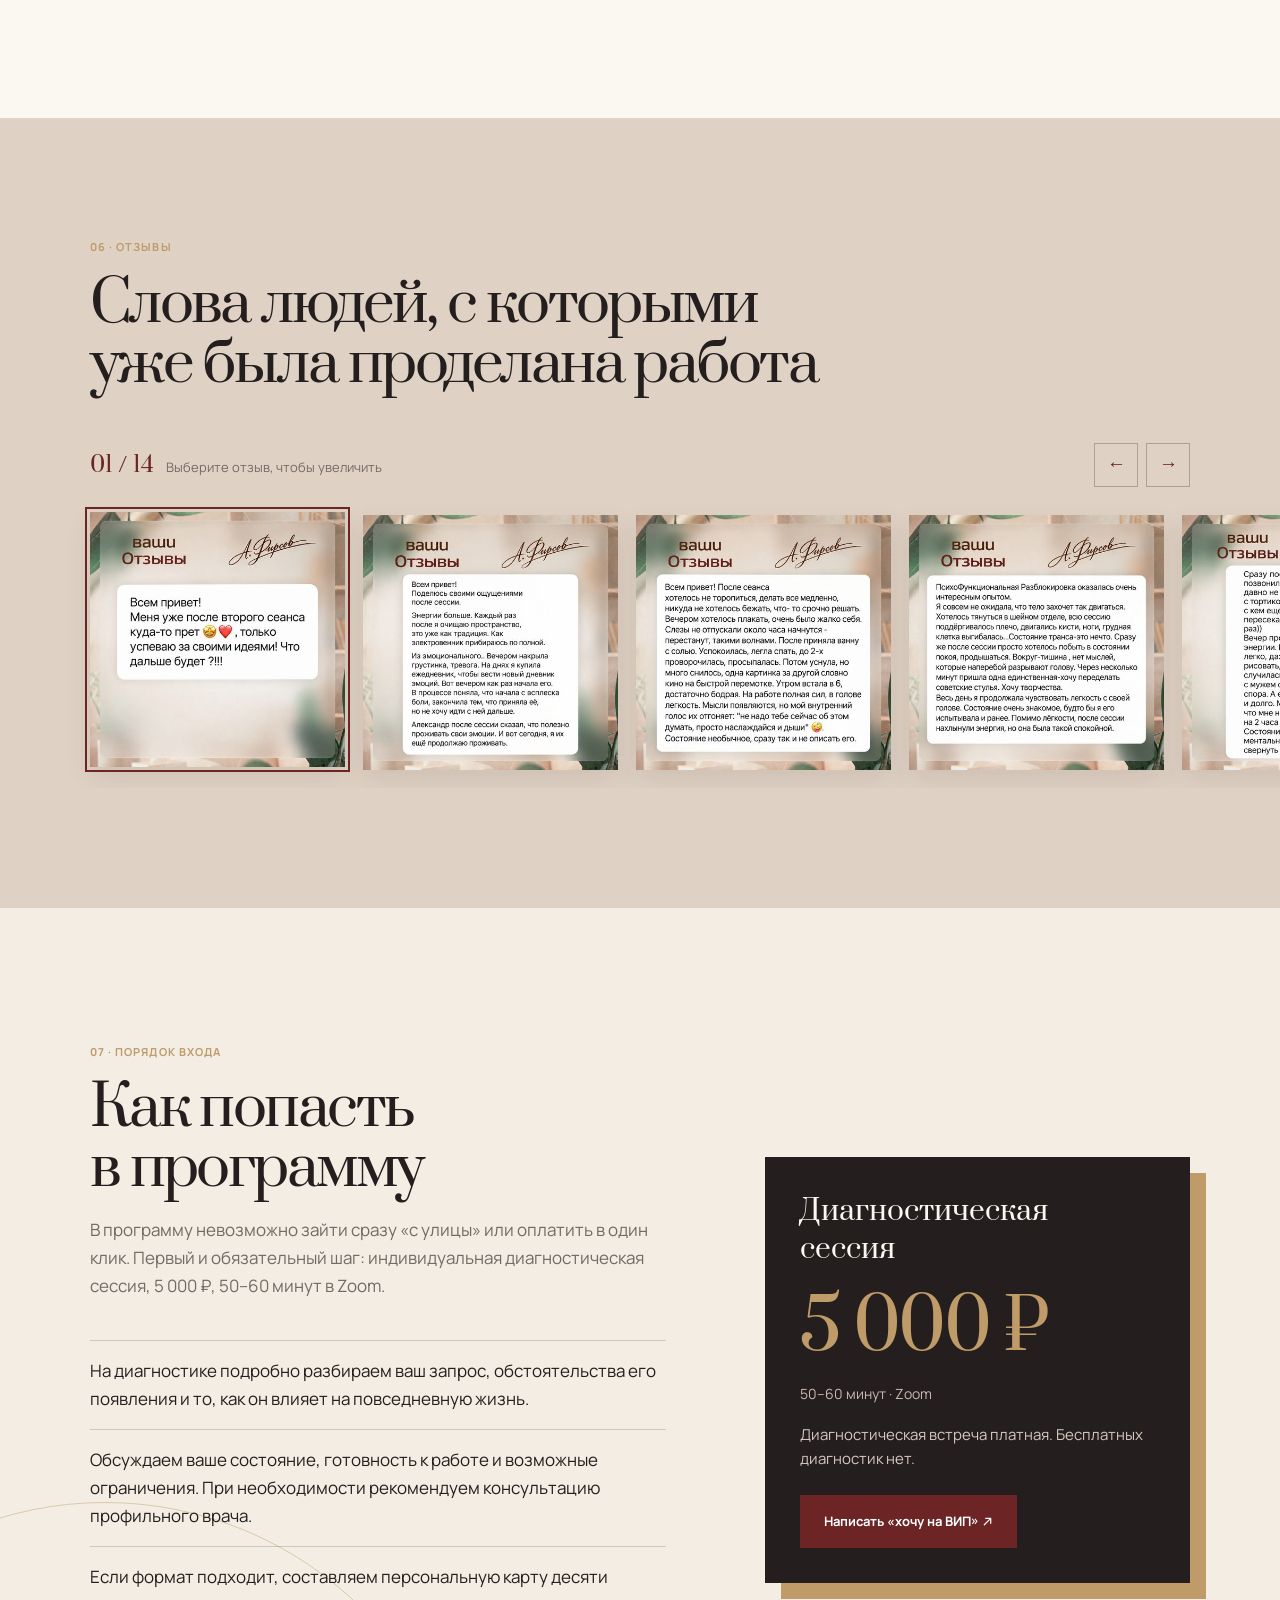
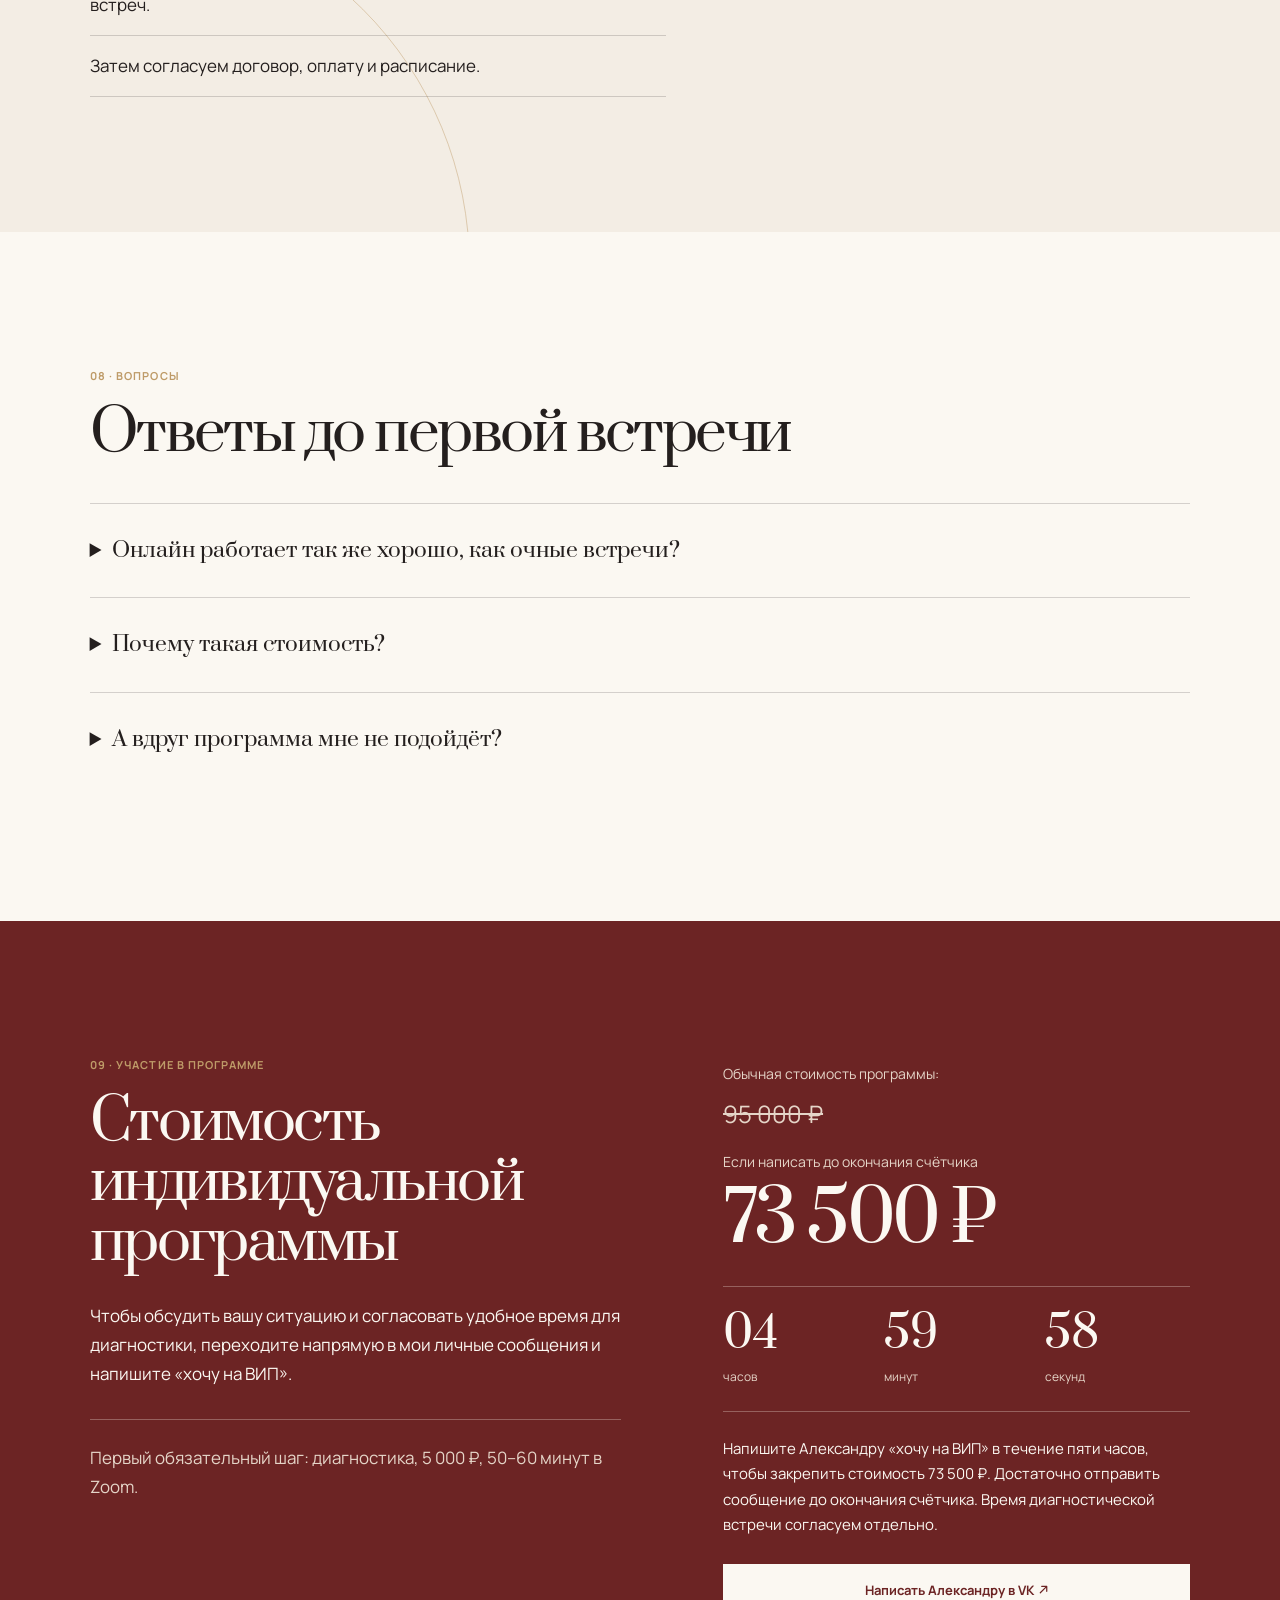
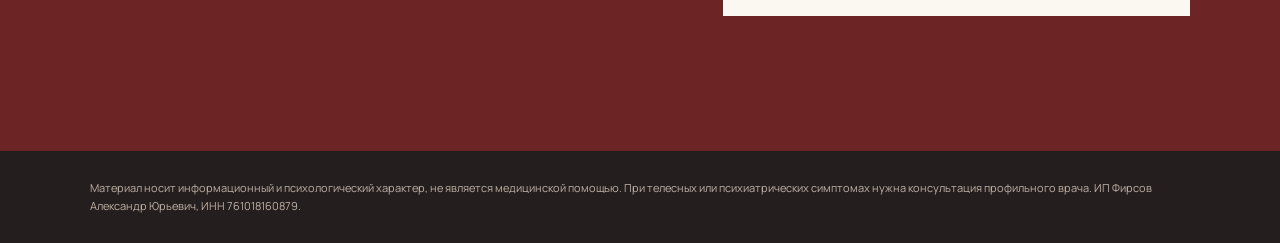
==== commit 0ff950b4: "Add quiet floating contact pill" ====
--- a/variant.html
+++ b/variant.html
@@ -259,8 +259,14 @@
 </div>
 </section>
 </main>
+<aside class="ask" data-ask hidden aria-label="Связаться с Александром">
+<p>Есть вопросы?</p>
+<a href="https://vk.me/aleksfirs" target="_blank" rel="noreferrer">Написать в VK <svg class="aar" viewBox="0 0 12 12" aria-hidden="true"><path d="M2.5 9.5 9.5 2.5M4 2.5h5.5V8" fill="none" stroke="currentColor" stroke-width="1.3" stroke-linecap="round" stroke-linejoin="round"/></svg></a>
+<button class="ask-close" type="button" data-ask-close aria-label="Скрыть">×</button>
+</aside>
 <footer>Материал носит информационный и психологический характер, не является медицинской помощью. При телесных или психиатрических симптомах нужна консультация профильного врача. ИП Фирсов Александр Юрьевич, ИНН 761018160879.</footer>
 <script src="reviews.js" defer></script>
+<script src="ask-widget.js" defer></script>
 <script src="offer-countdown.js" defer></script>
 </body>
 </html>
--- a/styles-v6.css
+++ b/styles-v6.css
@@ -125,6 +125,69 @@
 .offer-terms { margin:0 0 26px; }
 .offer-status { margin:0 0 26px; color:#e5d5c8; }
 .offer-details .button { width:100%; }
+
+/* --- Quiet contact pill: appears between the hero and the offer --------- */
+.ask {
+  position:fixed;
+  right:24px;
+  bottom:calc(24px + env(safe-area-inset-bottom));
+  z-index:40;
+  display:flex;
+  align-items:center;
+  gap:14px;
+  padding:10px 10px 10px 18px;
+  background:var(--ivory);
+  color:var(--wine);
+  border:1px solid rgba(108,36,36,.16);
+  box-shadow:0 14px 34px rgba(36,31,30,.2);
+  animation:ask-in .18s ease-out;
+}
+.ask[hidden] { display:none; }
+.ask p { margin:0; color:var(--muted); font-size:12px; line-height:1.3; }
+.ask a {
+  display:inline-flex;
+  align-items:center;
+  gap:8px;
+  min-height:44px;
+  color:var(--wine);
+  font-size:14px;
+  font-weight:700;
+  text-decoration:none;
+  white-space:nowrap;
+}
+.ask a:hover { text-decoration:underline; text-underline-offset:4px; }
+.ask-close {
+  display:grid;
+  place-items:center;
+  width:44px;
+  height:44px;
+  padding:0;
+  border:0;
+  background:transparent;
+  color:var(--muted);
+  font-size:20px;
+  line-height:1;
+  cursor:pointer;
+}
+.ask-close:hover { color:var(--wine); }
+@keyframes ask-in {
+  from { opacity:0; transform:translateY(8px); }
+  to { opacity:1; transform:none; }
+}
+@media (max-width:800px) {
+  .ask {
+    left:16px;
+    right:16px;
+    bottom:calc(14px + env(safe-area-inset-bottom));
+    gap:10px;
+    padding:8px 6px 8px 14px;
+    justify-content:space-between;
+  }
+  .ask a { font-size:13px; }
+}
+@media (prefers-reduced-motion:reduce) {
+  .ask { animation:none; }
+}
 
 @media (max-width:1100px) and (min-width:801px) {
   .hero { padding-top:65px; padding-bottom:45px; }
